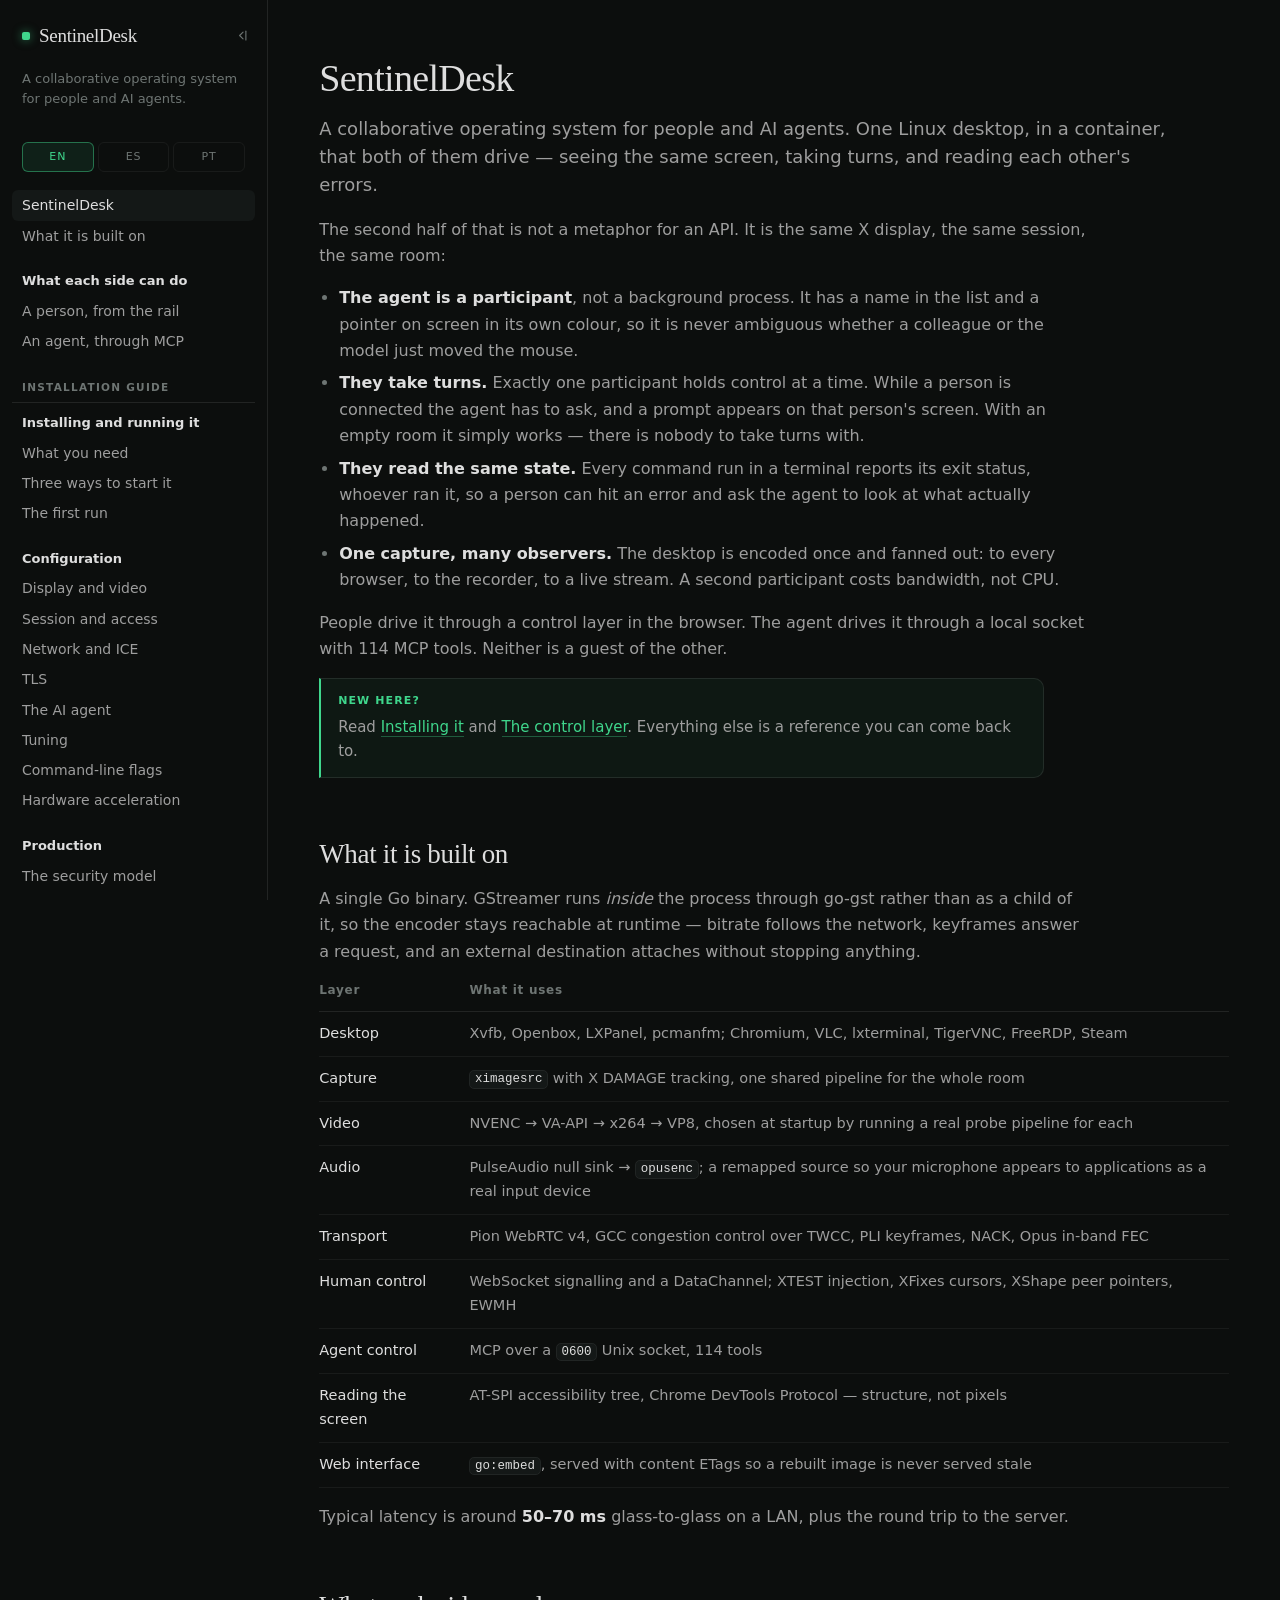
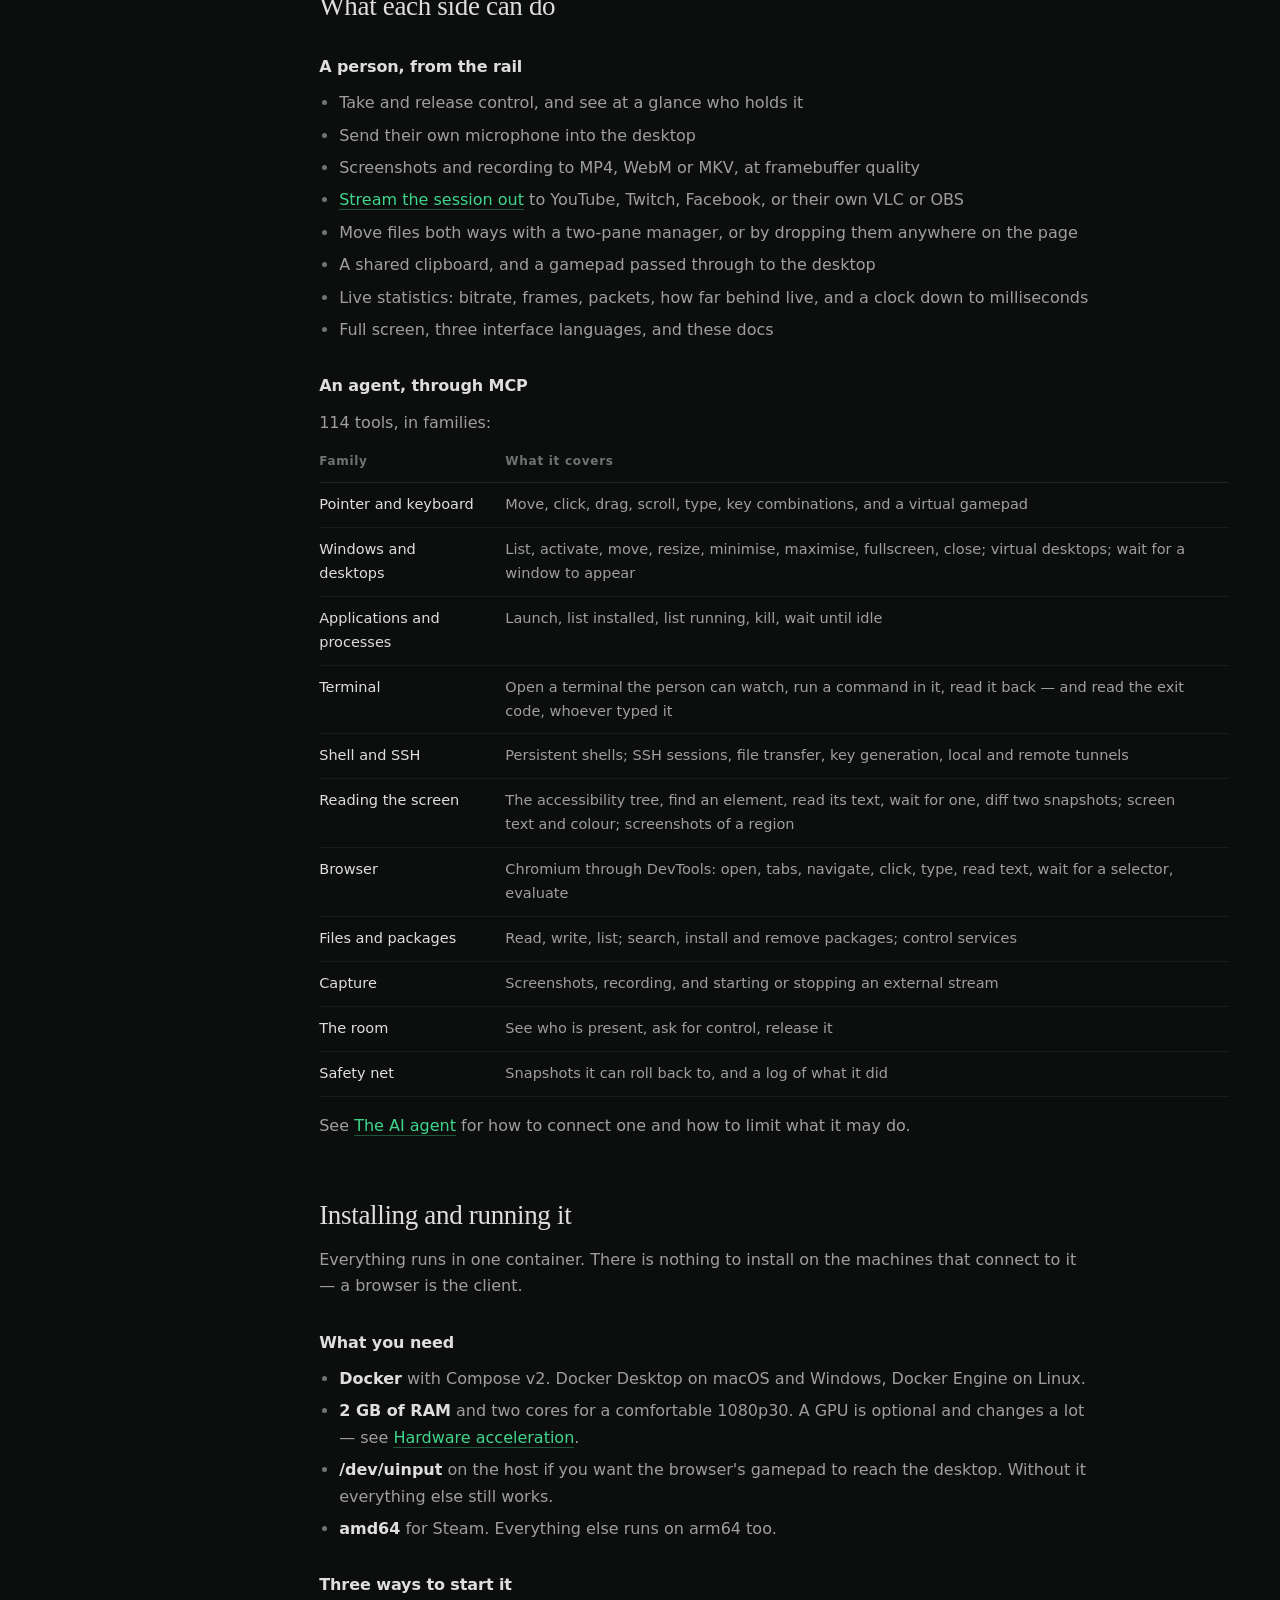
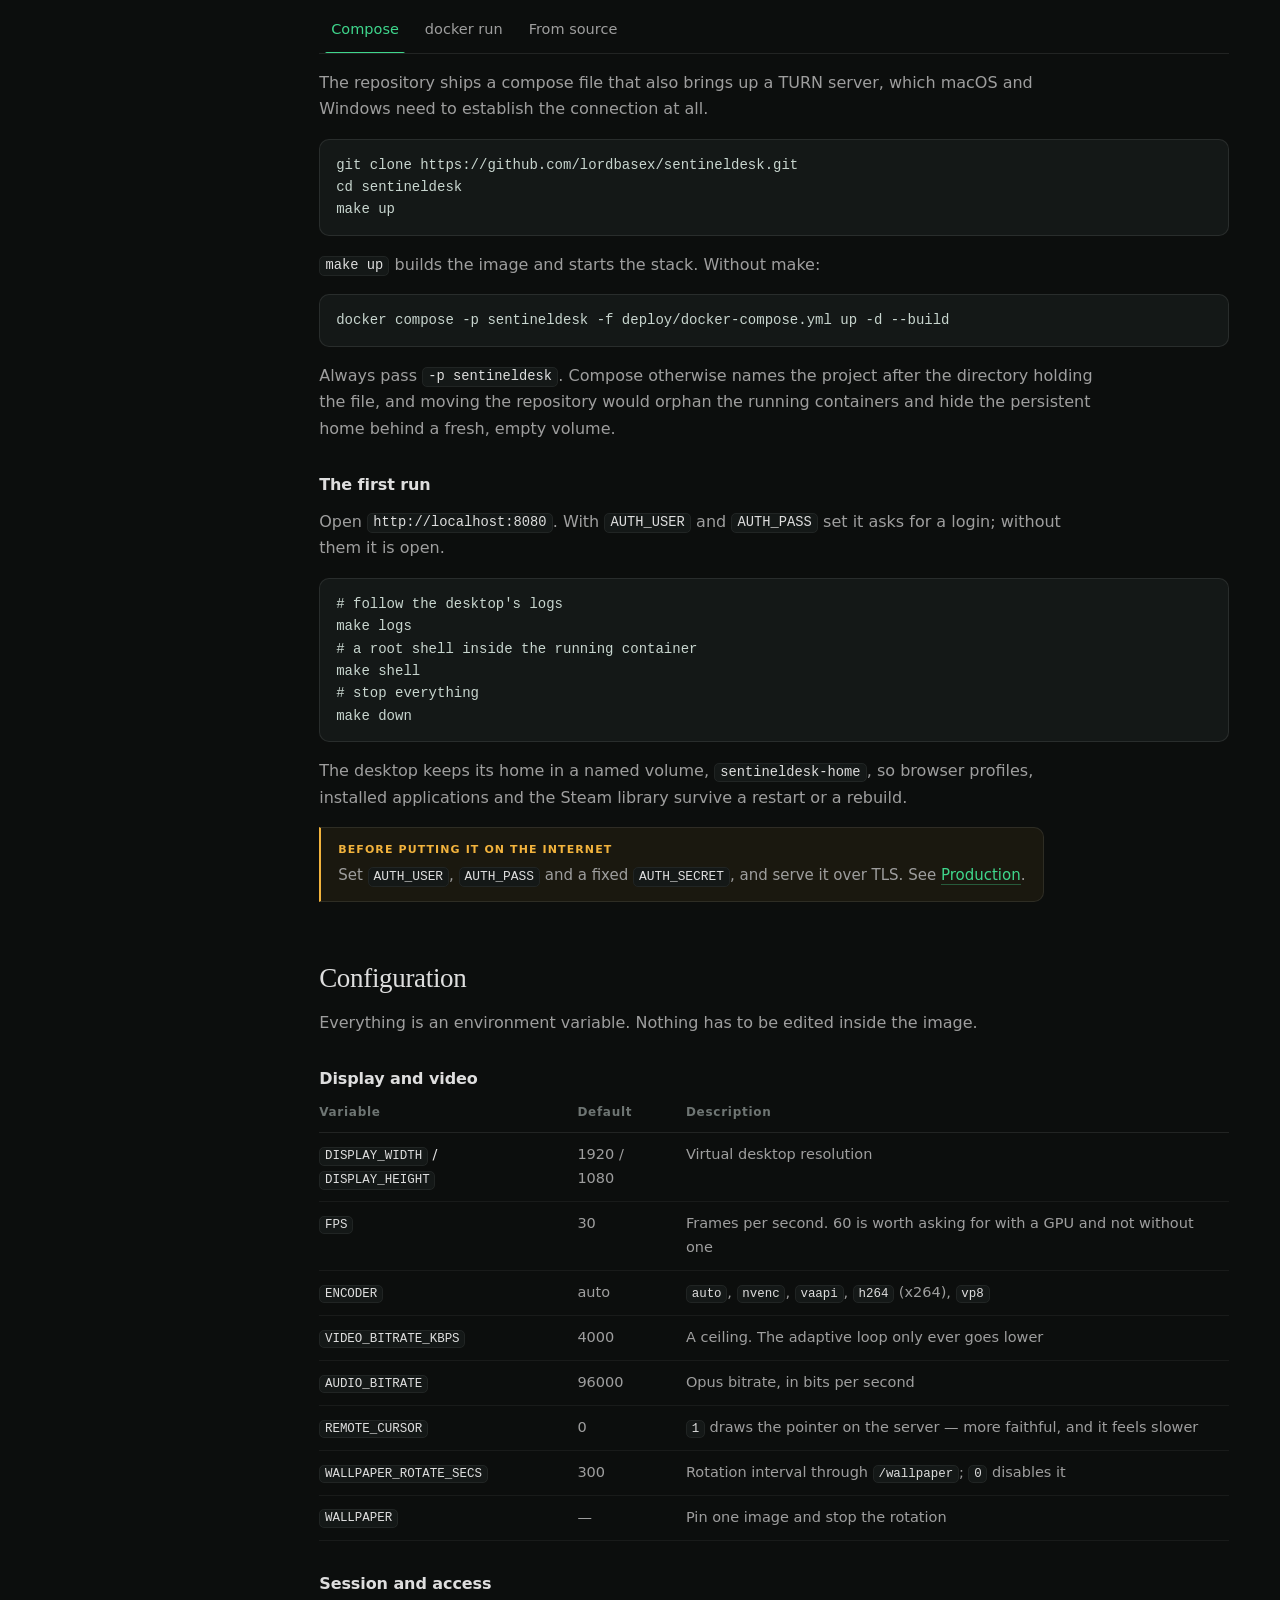
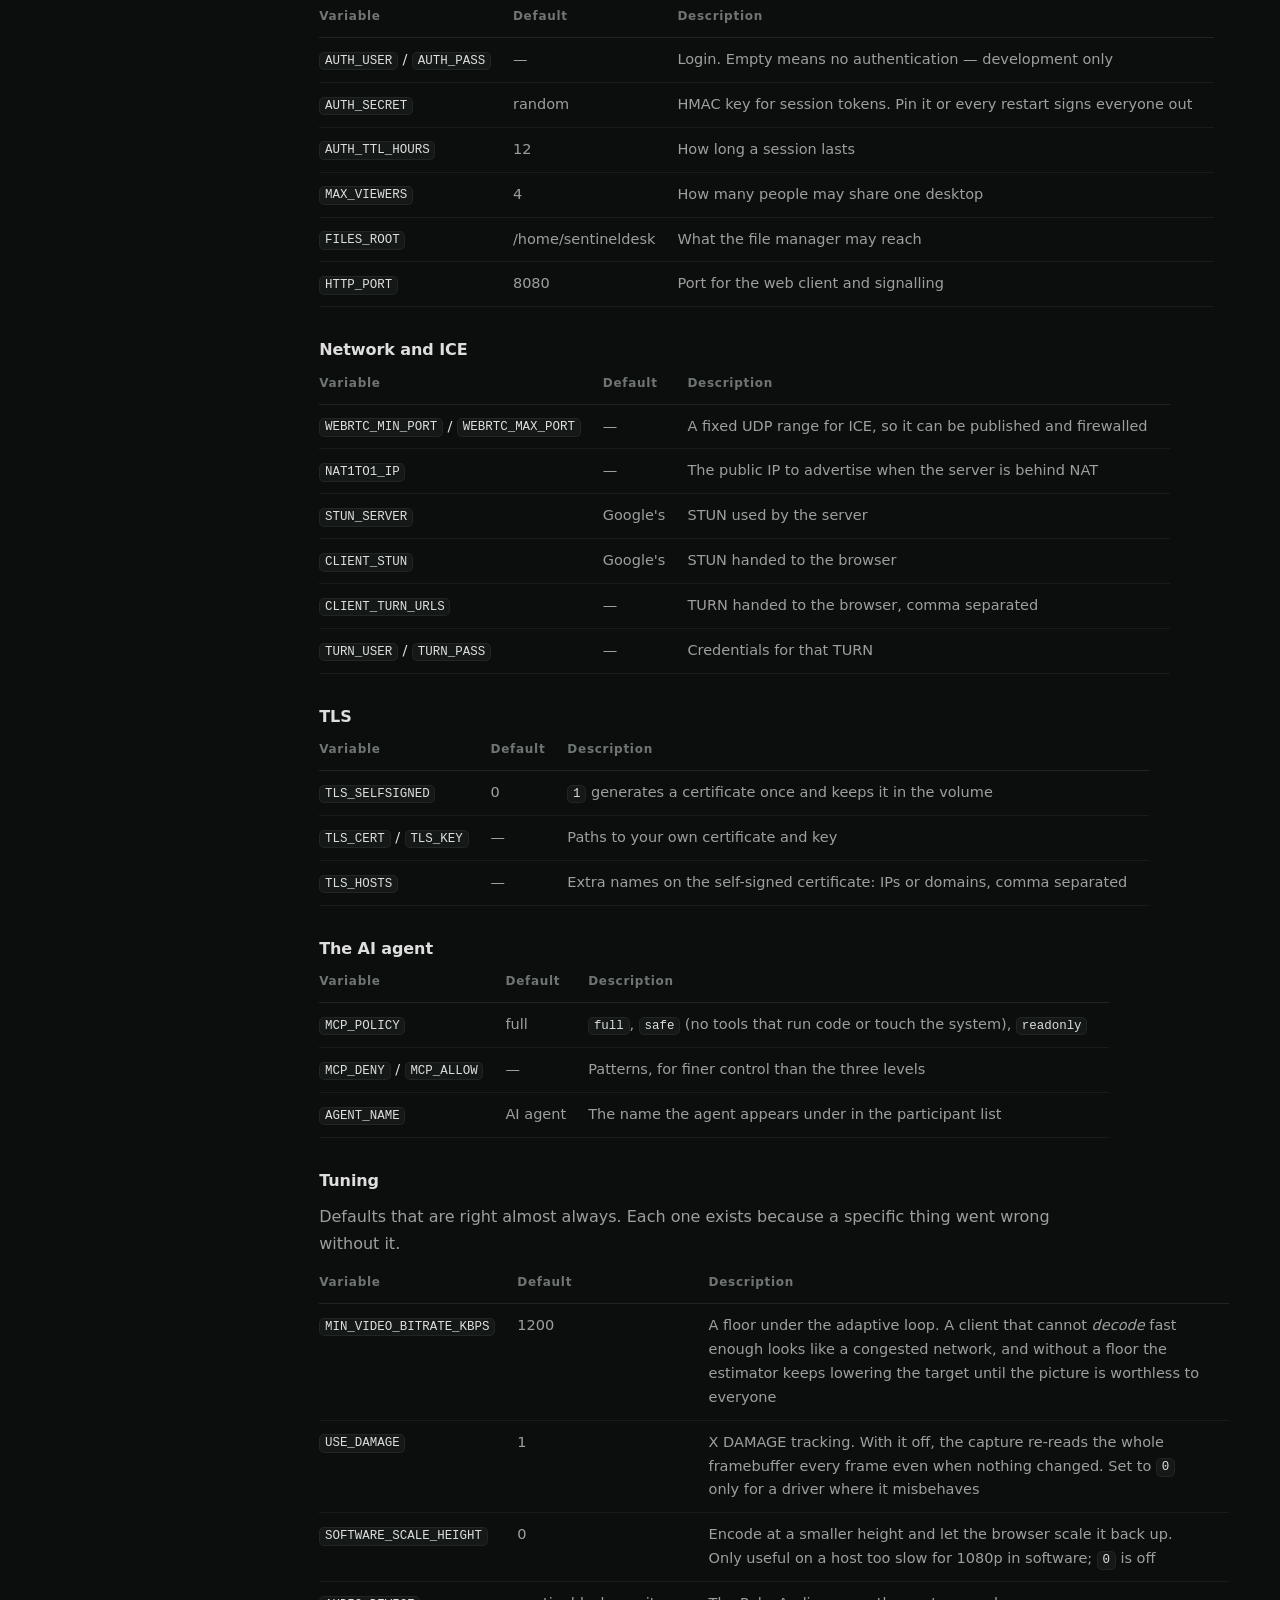
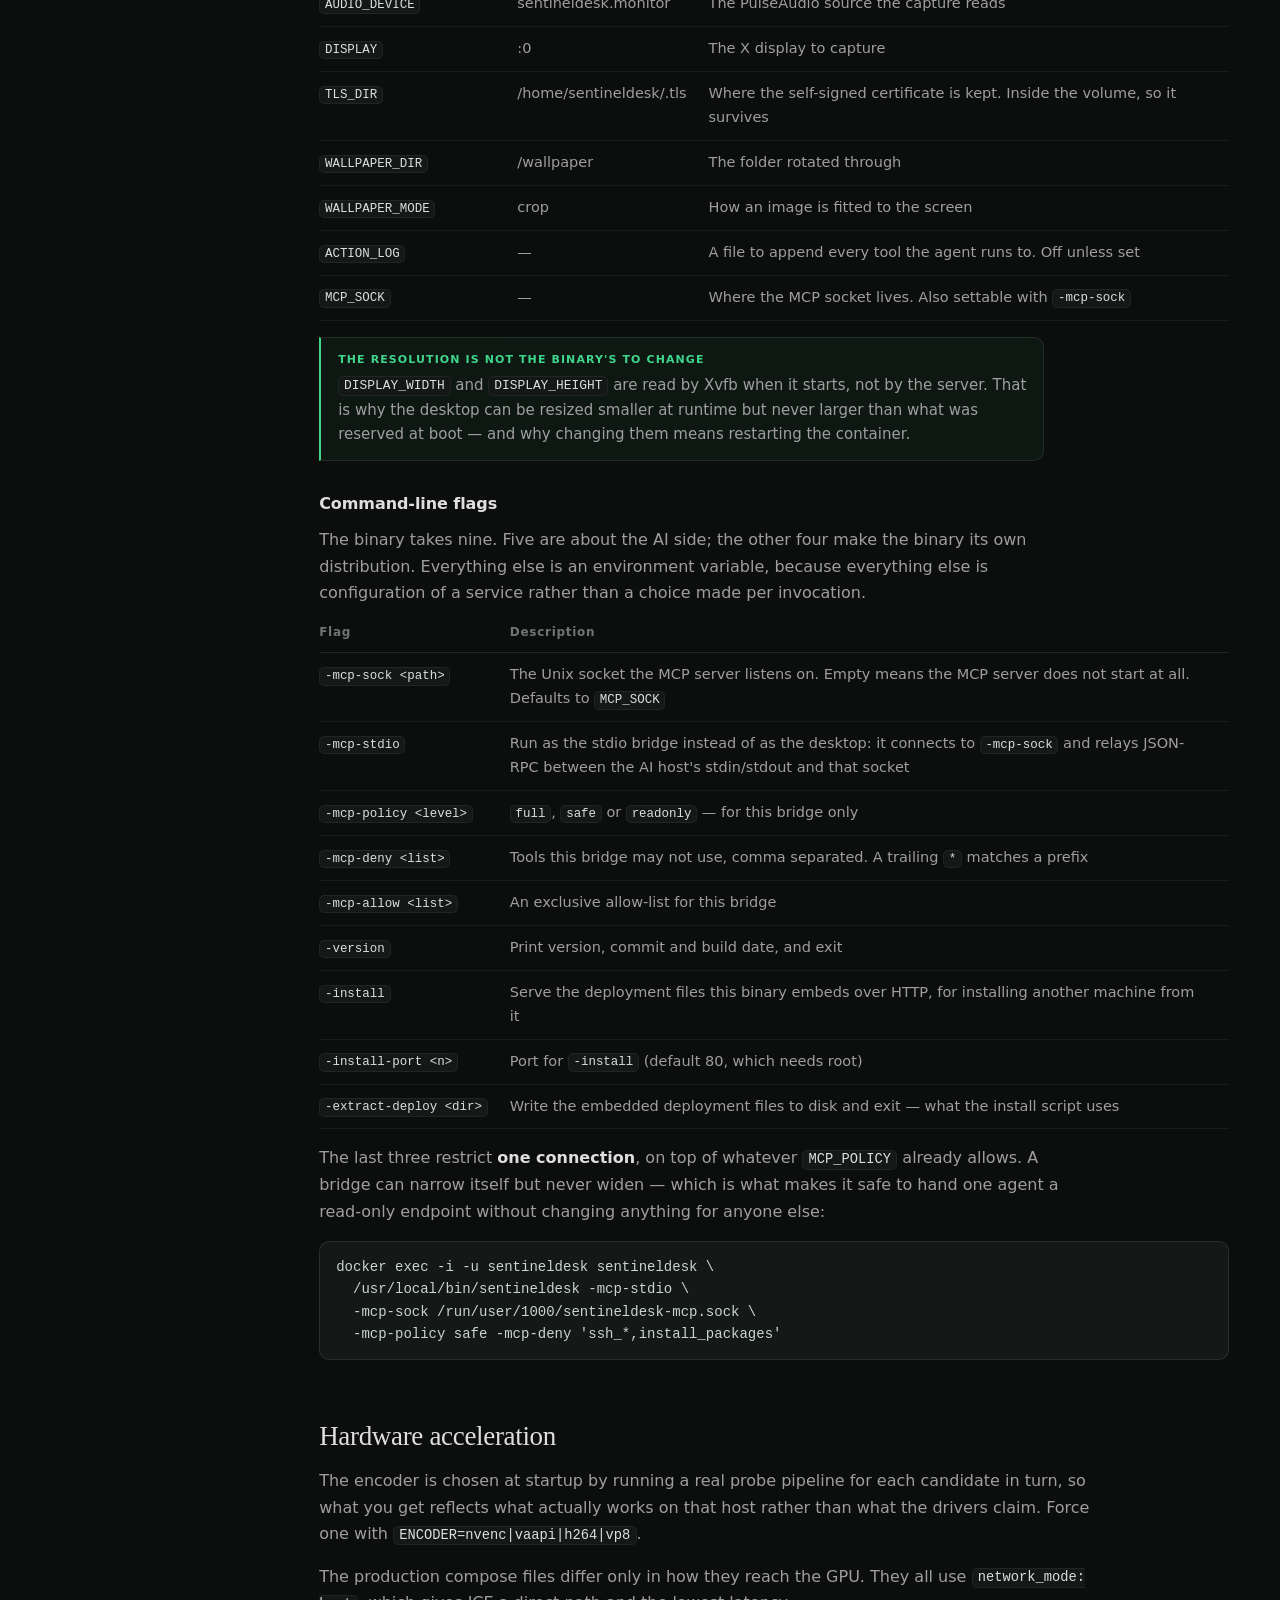
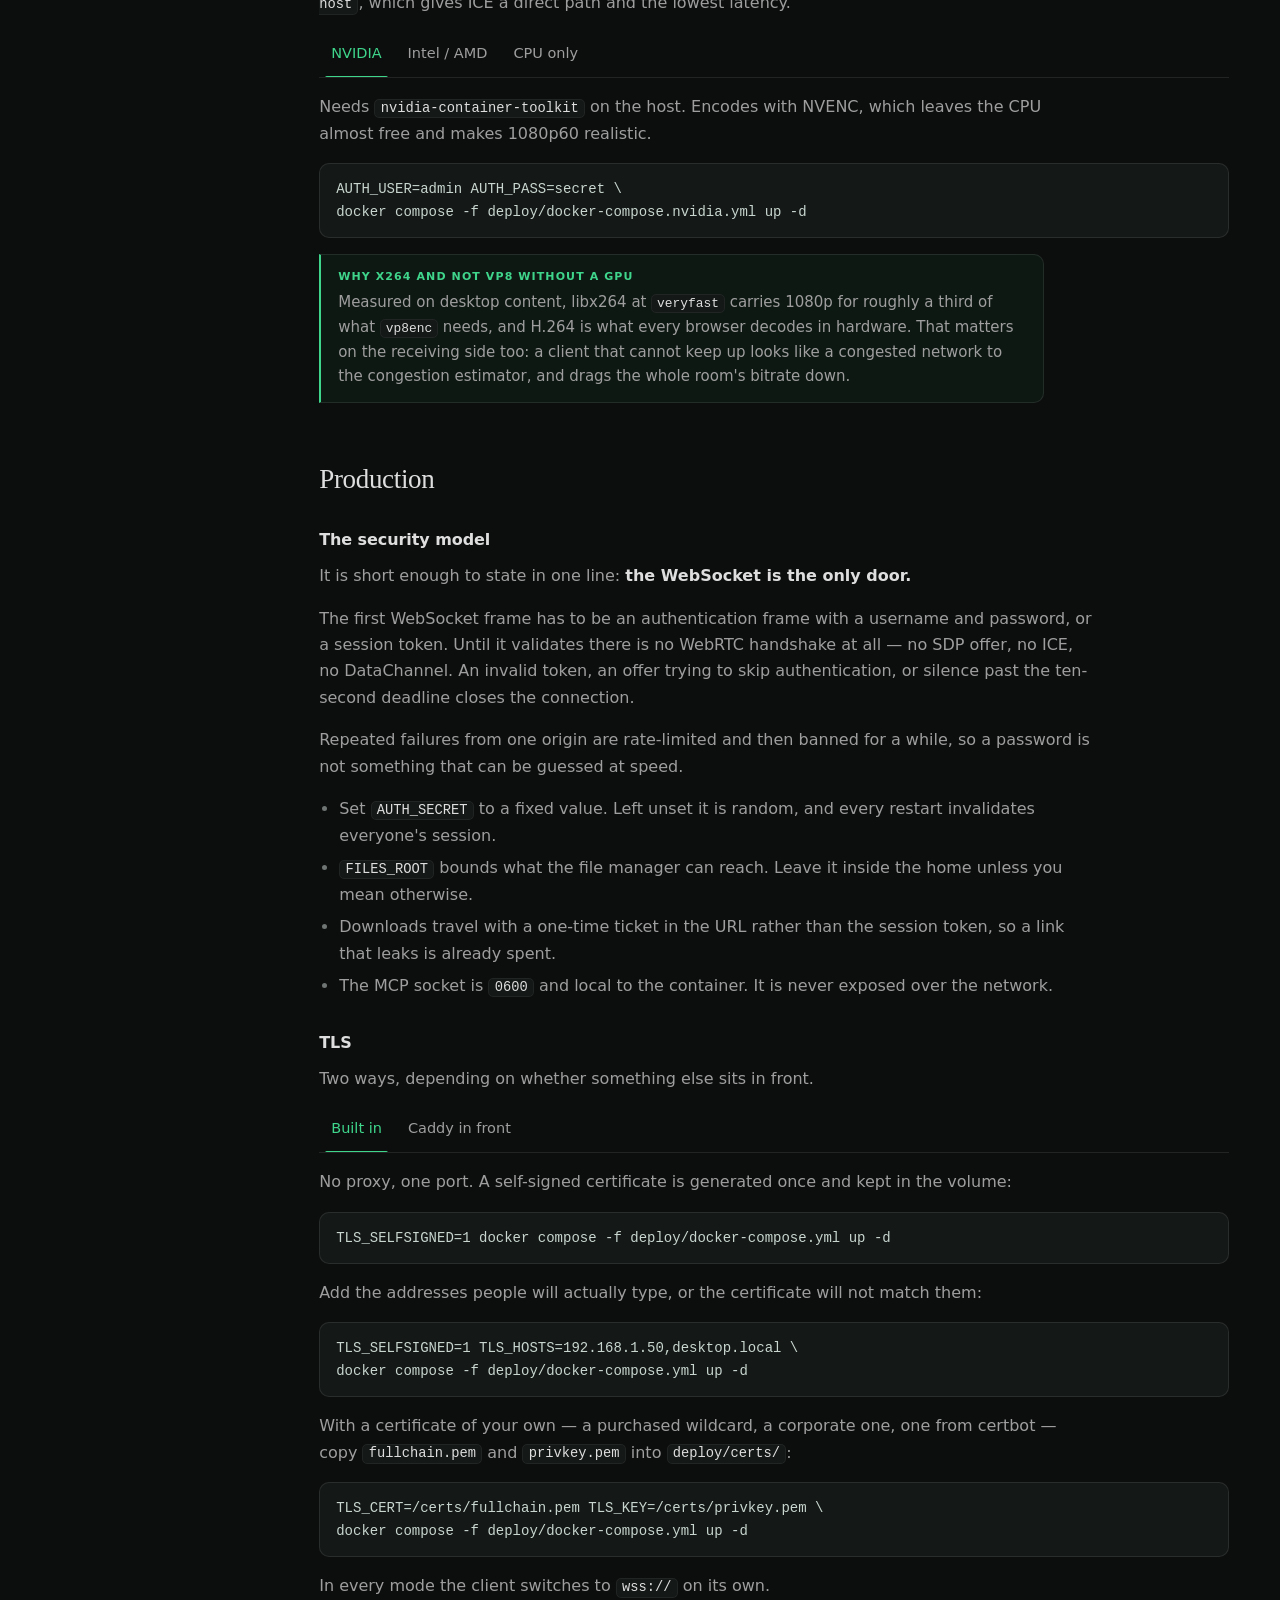
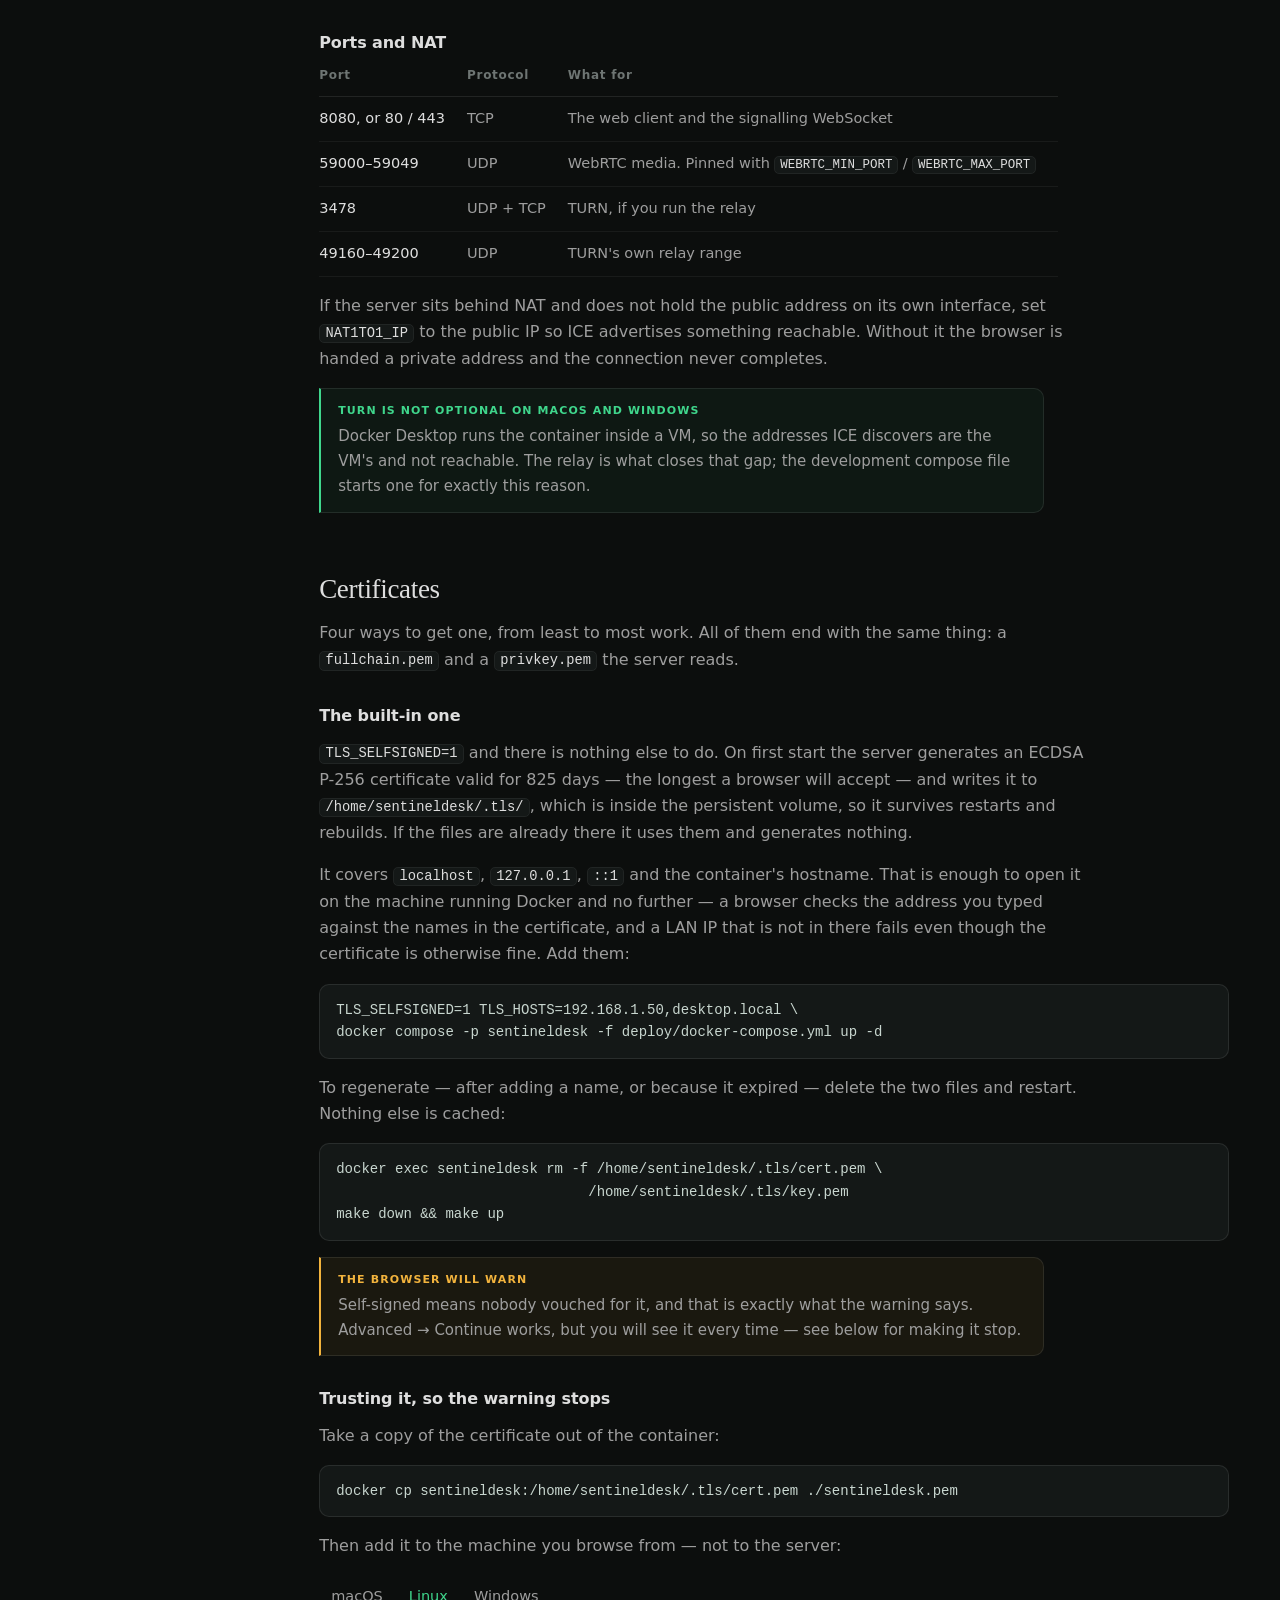
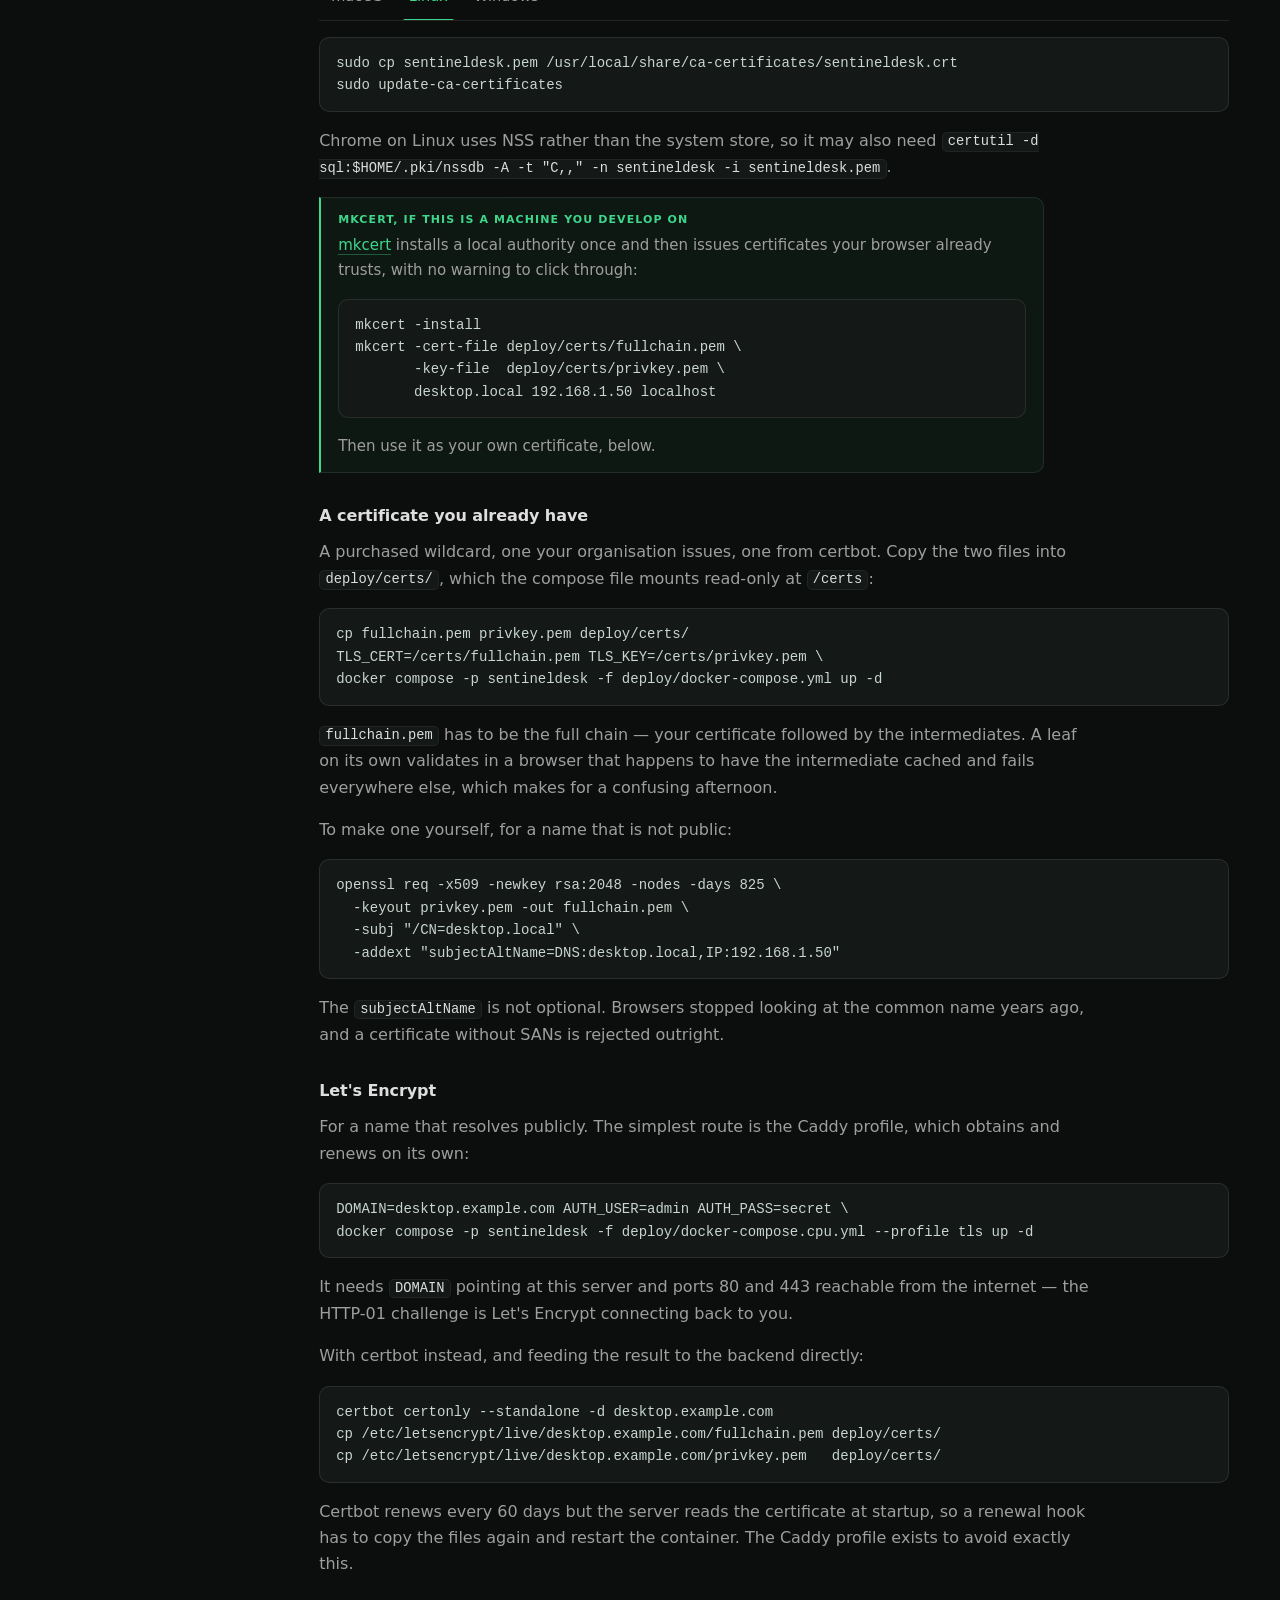
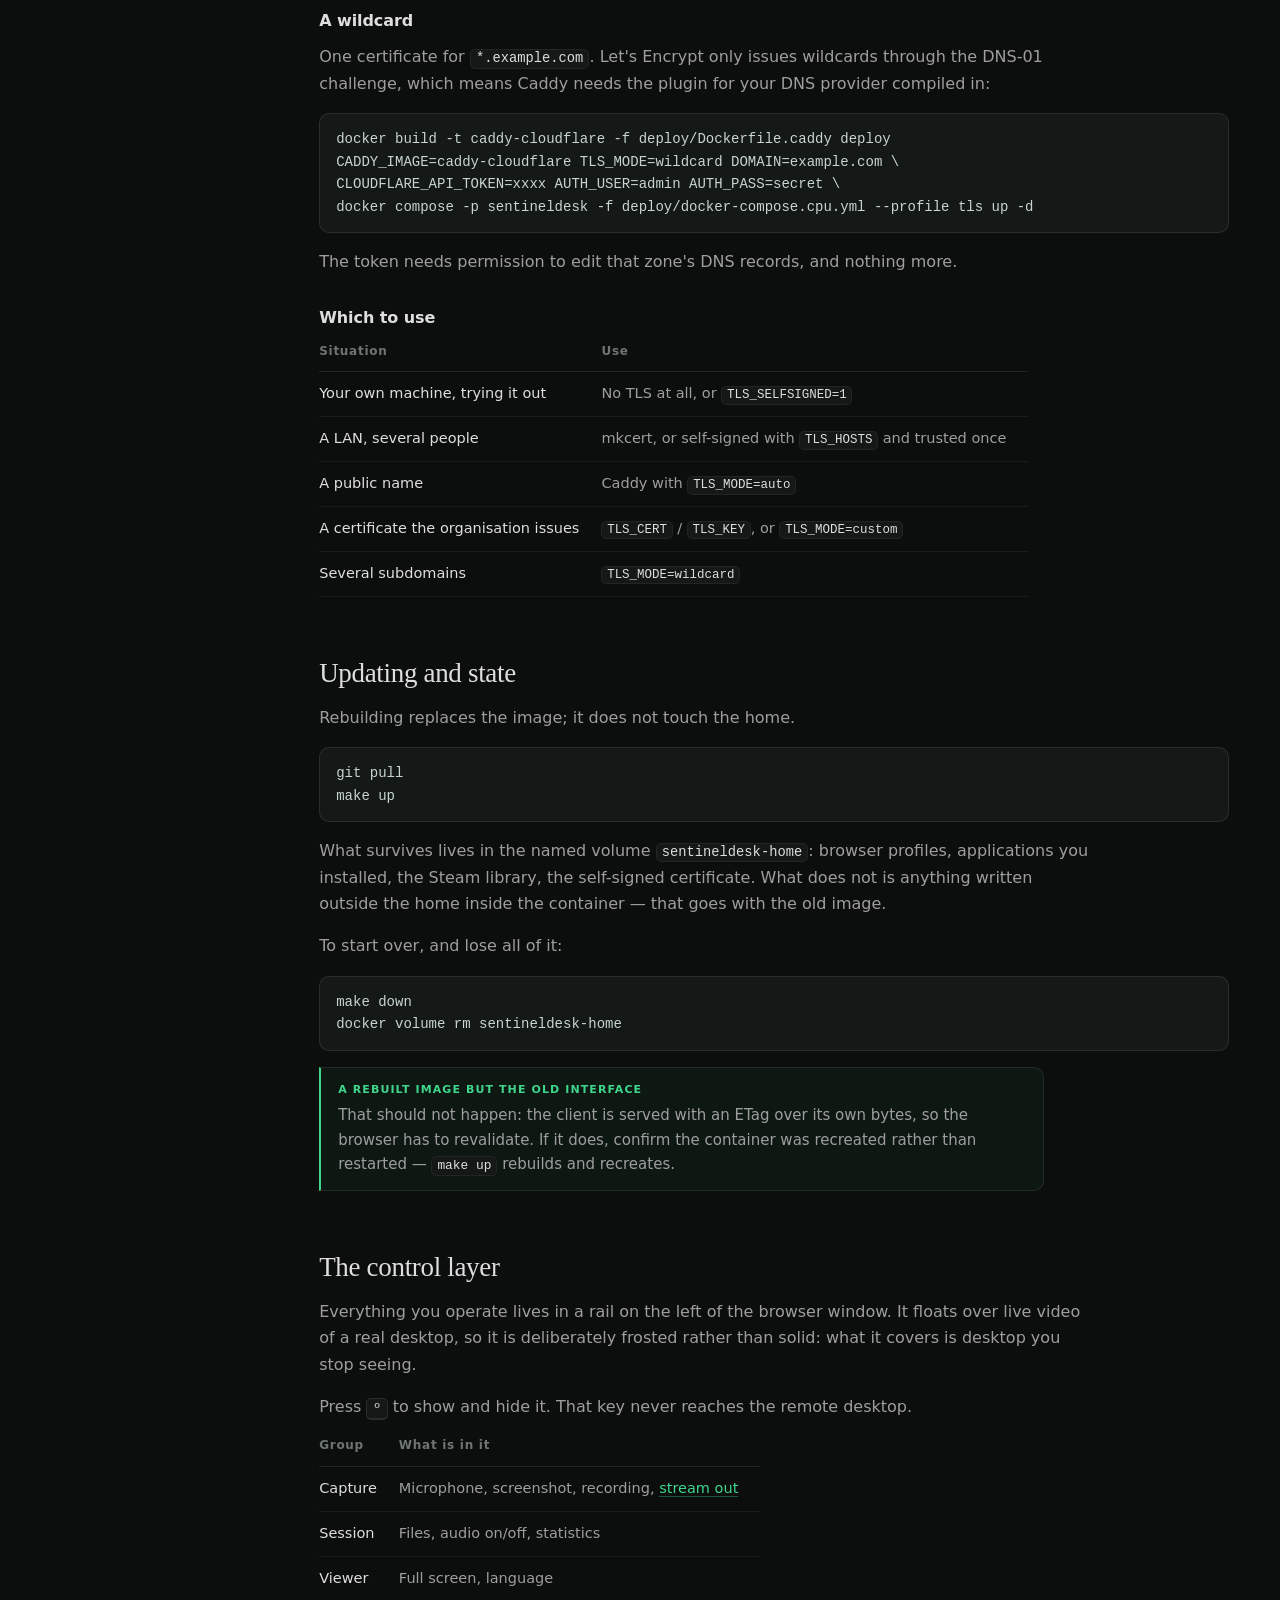
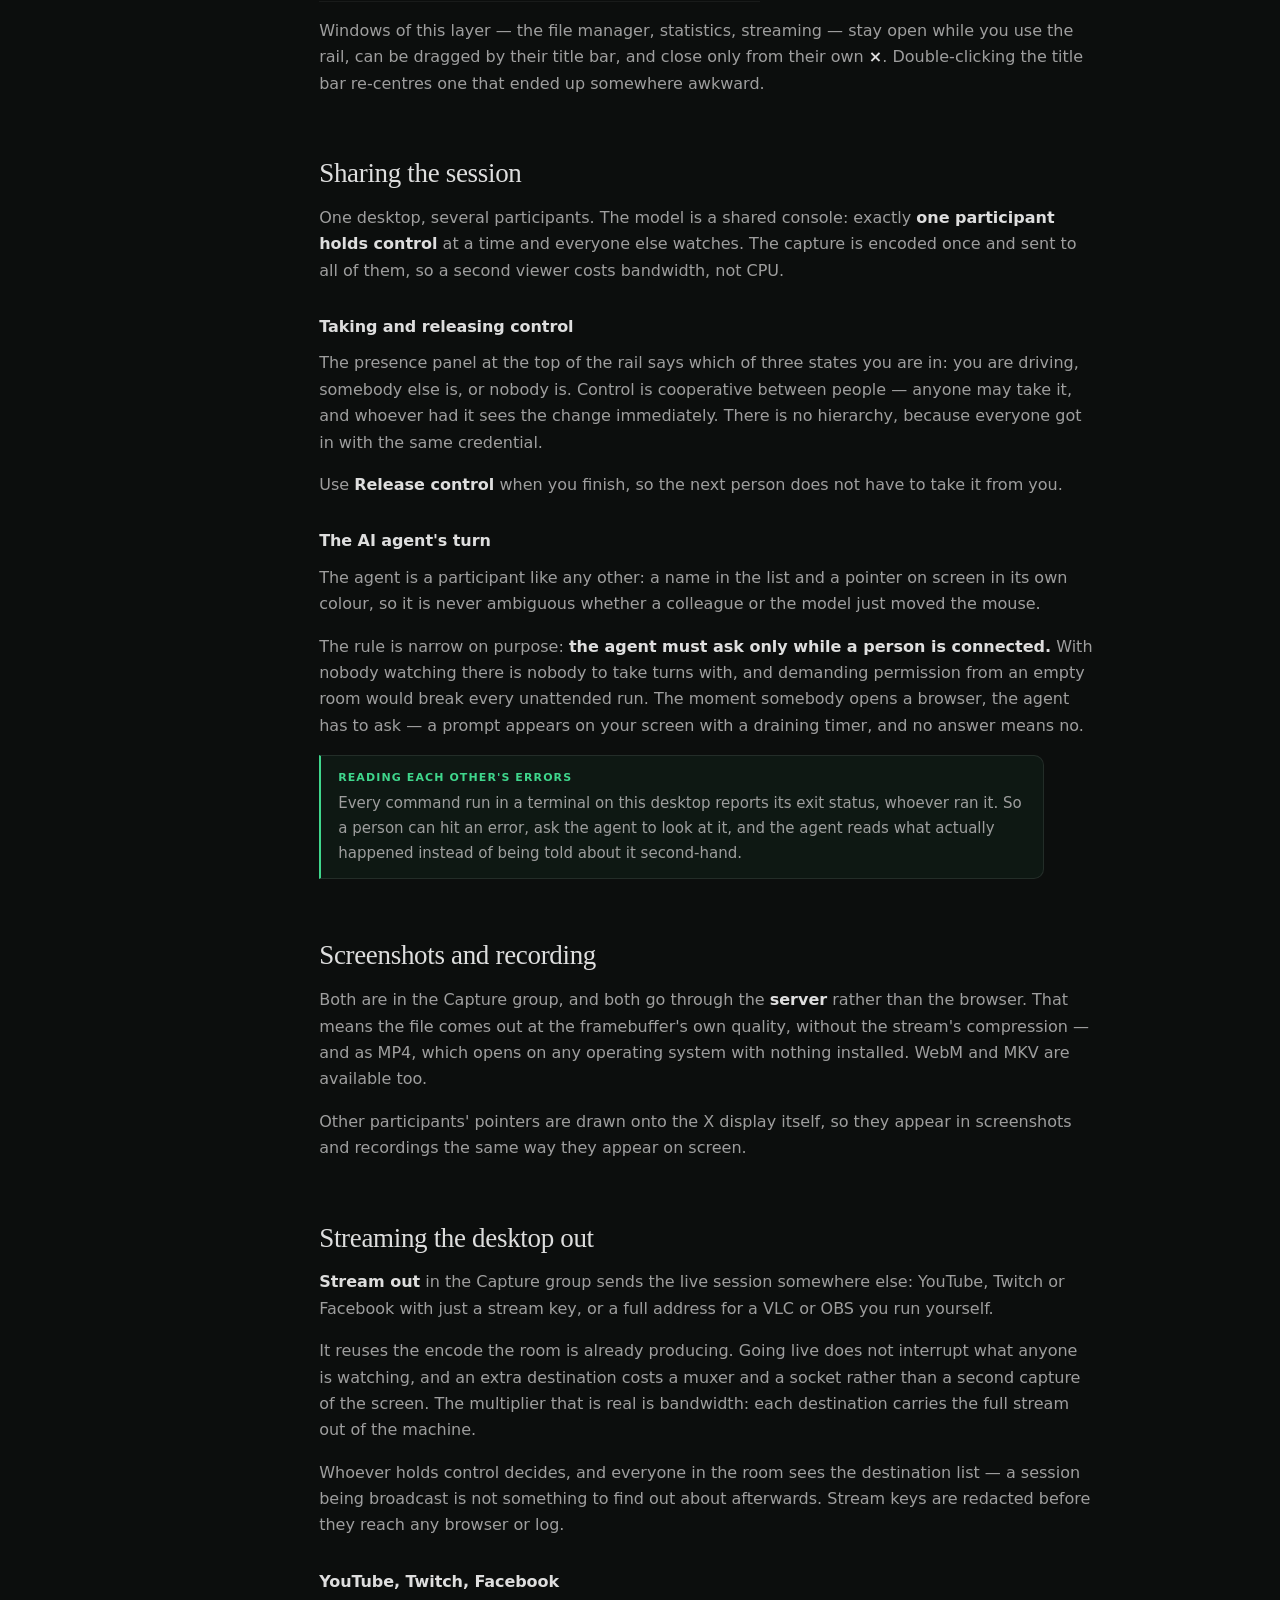
==== docs/guide/index.html @ ae363abc "docs: publish the desktop guide on the project site The "Read the docs" button pointed at the client" ====
<!-- Generated by docs/sync-guide.sh from internal/webui/assets/docs/ — do not edit. -->
<!doctype html>
<!--
 * SentinelDesk
 * A collaborative operating system for people and AI agents.
 *
 * Copyright 2026 Federico Pereira <fpereira@cnsoluciones.com>
 * Co-authored by Nicolas Pereira <npereira@cnsoluciones.com>
 *
 * Licensed under the Apache License, Version 2.0.
 *
 * This product's name and logo are trademarks of Federico Pereira and are not
 * covered by the license above. See the README for the trademark policy.
 *
 * SPDX-License-Identifier: Apache-2.0
-->

<!--
  Project documentation, served by the desktop itself.

  It lives here rather than on a website because the thing it documents is
  already a web server, and because the instructions have to be reachable from
  the machine that is running: /docs/?lang=es#capture-stream-out opens the right
  section in the right language, and the rail links straight to it.

  It deliberately opens in the VIEWER's browser, not inside the virtual desktop.
  Half of what it explains is how to operate the control layer, and reading that
  through the video stream would mean fighting for control to scroll it. The
  other half is commands to run on your own machine, which is the side of the
  screen the reader is already on.
-->
<html lang="en">
<head>
  <meta charset="utf-8">
  <meta name="viewport" content="width=device-width, initial-scale=1">
  <title>SentinelDesk — Documentation</title>
  <link rel="icon" href="data:image/svg+xml,%3Csvg xmlns='http://www.w3.org/2000/svg' viewBox='0 0 64 64'%3E%3Crect x='4' y='8' width='56' height='38' rx='6' fill='%233FD68C'/%3E%3Crect x='10' y='14' width='44' height='26' rx='2' fill='%230C0E0D'/%3E%3Crect x='22' y='50' width='20' height='4' rx='2' fill='%233FD68C'/%3E%3Crect x='16' y='54' width='32' height='4' rx='2' fill='%232AA96C'/%3E%3C/svg%3E">
  <link rel="stylesheet" href="docs.css">
</head>
<body>
  <a class="skip" href="#doc">Skip to content</a>

  <!-- Two buttons rather than one that moves: the handle that opens the panel
       has to stay reachable when the panel is gone, and the one that closes it
       belongs inside what it closes. -->
  <button id="side-open" aria-expanded="false" aria-controls="side" aria-label="Contents">
    <svg viewBox="0 0 24 24"><path d="M4 7h16M4 12h16M4 17h16"/></svg>
  </button>

  <aside id="side">
    <div class="head">
      <a class="brand" href="../index.html">
        <span class="mark"></span>
        <span>SentinelDesk</span>
      </a>
      <button id="side-close" aria-controls="side" aria-label="Hide contents">
        <svg viewBox="0 0 24 24"><path d="M14.5 6.5L9 12l5.5 5.5"/><path d="M19 5v14"/></svg>
      </button>
    </div>
    <p class="tagline" id="tagline"></p>

    <div class="langs" id="langs" role="group" aria-label="Language"></div>

    <nav id="toc" aria-label="Contents"></nav>

    <div class="side-foot">
      <a href="../index.html" id="back-link">← Back to the desktop</a>
    </div>
  </aside>

  <main id="doc" tabindex="-1">
    <div id="content"><p class="loading">Loading…</p></div>
  </main>

  <script src="docs.js"></script>
</body>
</html>
---- docs/guide/docs.css ----
/* Generated by docs/sync-guide.sh from internal/webui/assets/docs/ — do not edit. */
/*
 * SentinelDesk
 * A collaborative operating system for people and AI agents.
 *
 * Copyright 2026 Federico Pereira <fpereira@cnsoluciones.com>
 * Co-authored by Nicolas Pereira <npereira@cnsoluciones.com>
 *
 * Licensed under the Apache License, Version 2.0.
 *
 * This product's name and logo are trademarks of Federico Pereira and are not
 * covered by the license above. See the README for the trademark policy.
 *
 * SPDX-License-Identifier: Apache-2.0
 */


/* Documentation styling.
 *
 * Laid out the way technical documentation has settled on being laid out: a
 * grouped navigation rail, a text column at a fixed reading measure left
 * against it, and tabbed code for the choices a reader makes once — which
 * operating system they are on — rather than every time.
 *
 * Two typefaces doing two jobs. Headings are set in a serif at regular weight:
 * it separates structure from body text by shape instead of by shouting, which
 * is what a wall of bold sans headings does. Everything else is the system sans
 * at a quiet grey, so the things that ARE emphasised still read as emphasis.
 *
 * No webfont is loaded. A page served from the container has to render the same
 * on a machine with no route to the internet, and the system serif stack is
 * genuinely good now: New York on macOS, Georgia on Windows, Liberation or
 * DejaVu on Linux.
 *
 * The accent stays SentinelDesk's phosphor green — the same one the control
 * layer uses for "you are driving". Borrowing a layout is craft; borrowing
 * another product's brand colour is costume.
 */

:root {
  color-scheme: dark;

  --bg:         #0C0E0D;
  --raise:      #141817;
  --line:       rgba(255,255,255,.09);
  --line-soft:  rgba(255,255,255,.055);

  --head:       #DEDEDE;   /* headings, and anything being emphasised */
  --ink:        #9E9E9E;   /* body text */
  --faint:      #6E7573;

  --drive:      #3FD68C;   /* the accent, used sparingly */
  --drive-ink:  #052B17;
  --watch:      #F2B33D;
  --rec:        #FF6B63;

  --serif: ui-serif, "New York", Georgia, "Times New Roman", Times, serif;
  --sans:  system-ui, -apple-system, "Segoe UI", Roboto, Helvetica, Arial, sans-serif;
  --mono:  ui-monospace, SFMono-Regular, "SF Mono", Menlo, Monaco, Consolas,
           "Liberation Mono", monospace;

  --side: 268px;
  --measure: 76ch;   /* prose */
  --wide: 104ch;     /* code, tables, tab groups */
}

* { margin: 0; padding: 0; box-sizing: border-box; }

html { scroll-behavior: smooth; -webkit-text-size-adjust: 100%; }
@media (prefers-reduced-motion: reduce) { html { scroll-behavior: auto; } }

body {
  min-height: 100vh;
  background: var(--bg);
  color: var(--ink);
  font-family: var(--sans);
  font-size: 16px;
  line-height: 1.65;
  -webkit-font-smoothing: antialiased;
  padding-left: var(--side);
  transition: padding-left .18s ease;
}
body.side-closed { padding-left: 0; }

.skip {
  position: absolute; left: -9999px; top: 8px; z-index: 50;
  padding: 8px 14px; background: var(--drive); color: var(--drive-ink);
  border-radius: 6px; font-weight: 600; text-decoration: none;
}
.skip:focus { left: 8px; }

/* --- navigation rail ------------------------------------------------------
 *
 * The same background as the page, divided by a single line. A panel in its own
 * colour would read as a second surface; this reads as one page with a margin.
 */

#side {
  position: fixed; top: 0; left: 0; bottom: 0; width: var(--side);
  z-index: 40; overflow-y: auto; overscroll-behavior: contain;
  background: var(--bg); border-right: 1px solid var(--line);
  padding: 20px 0 28px; display: flex; flex-direction: column; gap: 18px;
  transition: transform .18s ease;
}
body.side-closed #side { transform: translateX(-100%); }

.head { display: flex; align-items: center; gap: 8px; padding: 0 12px 0 22px; }

.brand {
  display: flex; align-items: center; gap: 9px; flex: 1; min-width: 0;
  color: var(--head); text-decoration: none; border: 0;
  font-family: var(--serif); font-size: 19px; font-weight: 400;
  letter-spacing: -.015em;
}
.brand .mark {
  width: 8px; height: 8px; border-radius: 2px; background: var(--drive);
  box-shadow: 0 0 10px color-mix(in srgb, var(--drive) 55%, transparent);
  flex: none;
}

#side-close, #side-open {
  display: flex; align-items: center; justify-content: center;
  width: 28px; height: 28px; flex: none;
  border: 1px solid transparent; border-radius: 6px;
  background: none; color: var(--faint); cursor: pointer;
}
#side-close:hover, #side-open:hover {
  color: var(--head); background: var(--raise); border-color: var(--line-soft);
}
#side-close svg, #side-open svg {
  width: 15px; height: 15px; fill: none; stroke: currentColor;
  stroke-width: 1.8; stroke-linecap: round; stroke-linejoin: round;
}
#side-open {
  position: fixed; top: 16px; left: 16px; z-index: 41;
  width: 34px; height: 34px; background: var(--bg);
  border-color: var(--line); opacity: 0; pointer-events: none;
  transition: opacity .18s ease;
}
body.side-closed #side-open { opacity: 1; pointer-events: auto; }

.tagline {
  padding: 0 22px; font-size: 13px; line-height: 1.5; color: var(--faint);
}

.langs { display: flex; gap: 4px; padding: 0 22px; }
.langs button {
  flex: 1; padding: 5px 0; font: inherit; font-size: 11px; font-weight: 500;
  letter-spacing: .08em;
  border: 1px solid var(--line-soft); border-radius: 6px;
  background: none; color: var(--faint); cursor: pointer;
}
.langs button:hover { color: var(--head); background: var(--raise); }
.langs button[aria-pressed="true"] {
  border-color: color-mix(in srgb, var(--drive) 45%, transparent);
  color: var(--drive);
  background: color-mix(in srgb, var(--drive) 9%, transparent);
}

/* The contents follow the document's own shape: an h2 becomes a group label,
   its h3s become the items under it. Nothing to keep in sync by hand. */
#toc { flex: 1; padding: 0 12px; }
#toc a {
  display: block; padding: 5px 10px; border-radius: 6px; border: 0;
  color: var(--ink); text-decoration: none; font-size: 14px; line-height: 1.45;
}
/* A section that has sub-headings becomes a heading in the list too: brighter,
   with air above it, so the list has the same structure the page does. */
#toc a.group {
  margin-top: 16px; font-size: 13px; font-weight: 600; color: var(--head);
}
#toc a.group:first-child { margin-top: 0; }
/* Where one guide ends and the next begins. */
#toc .track {
  margin: 22px 0 6px; padding: 0 10px 6px;
  border-bottom: 1px solid var(--line);
  font-size: 10.5px; font-weight: 600; letter-spacing: .12em;
  text-transform: uppercase; color: var(--faint);
}
#toc .track + a.group { margin-top: 6px; }
#toc a:hover { color: var(--head); background: var(--raise); }
#toc a.current { color: var(--head); background: var(--raise); font-weight: 500; }

.side-foot { padding: 6px 22px 0; }
.side-foot a { color: var(--faint); text-decoration: none; font-size: 13px; border: 0; }
.side-foot a:hover { color: var(--drive); }

/* --- content --------------------------------------------------------------
 *
 * Left against the rail rather than centred in whatever is left over. Centring
 * put a third of a wide screen between the navigation and the first word, which
 * read as a layout that had not been finished.
 *
 * Two widths: prose keeps a reading measure, while code, tables and tab groups
 * take the wider one — they are what suffers from being squeezed.
 */

#doc { padding: 56px clamp(24px, 4vw, 56px) 120px; min-width: 0; outline: none; }
#content { max-width: var(--wide); }

section > p, section > ul, section > ol, section > .note,
section > h2, section > h3, .lede {
  max-width: var(--measure);
}

.loading { color: var(--faint); }

section { scroll-margin-top: 24px; }
section + section { margin-top: 52px; }

h1 {
  font-family: var(--serif); font-weight: 400;
  font-size: 38px; line-height: 1.18; letter-spacing: -.018em;
  color: var(--head); text-wrap: balance; margin-bottom: 14px;
}
.lede { font-size: 18px; line-height: 1.55; color: var(--ink); margin-bottom: 18px; }

h2 {
  font-family: var(--serif); font-weight: 400;
  font-size: 27px; line-height: 1.25; letter-spacing: -.012em;
  color: var(--head); text-wrap: balance;
  margin-bottom: 14px; padding-top: 8px;
}
h3 {
  font-size: 16px; font-weight: 600; color: var(--head);
  margin: 30px 0 10px; letter-spacing: -.005em;
}
h4 { font-size: 15px; font-weight: 600; color: var(--head); margin: 18px 0 8px; }

p, ul, ol, table, pre, .note, .tabs { margin-bottom: 16px; }
ul, ol { padding-left: 20px; }
li { margin-bottom: 6px; }
li::marker { color: var(--faint); }
li > ul, li > ol { margin: 6px 0 0; }

a { color: var(--drive); text-decoration: none;
    border-bottom: 1px solid color-mix(in srgb, var(--drive) 35%, transparent); }
a:hover { border-bottom-color: currentColor; }

strong, b { color: var(--head); font-weight: 600; }
em { color: var(--ink); font-style: italic; }

code {
  font-family: var(--mono); font-size: .86em;
  background: var(--raise); border: 1px solid var(--line-soft);
  border-radius: 5px; padding: .1em .38em; color: var(--head);
}

pre {
  position: relative;
  background: var(--raise); border: 1px solid var(--line);
  border-radius: 10px; padding: 14px 16px; overflow-x: auto;
}
pre code {
  background: none; border: 0; padding: 0; font-size: 14px; line-height: 1.6;
  white-space: pre; display: block; color: #C8D6CF;
}

.copy {
  position: absolute; top: 8px; right: 8px; padding: 3px 9px;
  font: inherit; font-size: 11px; font-family: var(--mono);
  border: 1px solid var(--line); border-radius: 6px;
  background: var(--bg); color: var(--faint); cursor: pointer;
  opacity: 0; transition: opacity .12s;
}
pre:hover .copy, .copy:focus-visible { opacity: 1; }
.copy:hover { color: var(--drive);
  border-color: color-mix(in srgb, var(--drive) 45%, transparent); }

/* --- tabs -----------------------------------------------------------------
 *
 * For a choice the reader makes once. Three commands side by side asks everyone
 * to read all three and work out which is theirs; a tab asks once, remembers,
 * and applies to every group on the page.
 */

.tabs { max-width: var(--wide); }
.tabbar {
  display: flex; gap: 2px; border-bottom: 1px solid var(--line);
  margin-bottom: 16px; overflow-x: auto; scrollbar-width: none;
}
.tabbar::-webkit-scrollbar { display: none; }
.tabbar button {
  position: relative; padding: 9px 12px 11px; font: inherit; font-size: 14.5px;
  border: 0; background: none; color: var(--ink); cursor: pointer;
  white-space: nowrap;
}
.tabbar button:hover { color: var(--head); }
.tabbar button[aria-selected="true"] { color: var(--drive); }
.tabbar button[aria-selected="true"]::after {
  content: ""; position: absolute; left: 6px; right: 6px; bottom: -1px;
  height: 2px; border-radius: 2px 2px 0 0; background: var(--drive);
}
.tab[hidden] { display: none; }
.tab > :last-child { margin-bottom: 0; }
.tab > p { max-width: var(--measure); }

/* --- callouts -------------------------------------------------------------- */

.note {
  border: 1px solid var(--line); border-left: 2px solid var(--drive);
  border-radius: 0 10px 10px 0; padding: 13px 17px;
  background: color-mix(in srgb, var(--drive) 5%, transparent);
  font-size: 15px;
}
.note.warn { border-left-color: var(--watch);
  background: color-mix(in srgb, var(--watch) 6%, transparent); }
.note.stop { border-left-color: var(--rec);
  background: color-mix(in srgb, var(--rec) 6%, transparent); }
.note b {
  display: block; font-size: 11px; letter-spacing: .1em; text-transform: uppercase;
  color: var(--drive); margin-bottom: 4px; font-weight: 600;
}
.note.warn b { color: var(--watch); }
.note.stop b { color: var(--rec); }
.note :last-child { margin-bottom: 0; }
.note p { max-width: none; }

/* --- tables ---------------------------------------------------------------- */

table {
  width: 100%; max-width: var(--wide); border-collapse: collapse;
  font-size: 14.5px; display: block; overflow-x: auto;
}
th, td {
  text-align: left; padding: 10px 22px 10px 0;
  border-bottom: 1px solid var(--line-soft); vertical-align: top;
}
tr:first-child th { padding-top: 0; }
th {
  font-size: 12px; letter-spacing: .06em; color: var(--faint);
  font-weight: 600; border-bottom-color: var(--line);
}
td:first-child { color: var(--head); }
td code { white-space: nowrap; }

kbd {
  font-family: var(--mono); font-size: .8em; padding: .12em .45em;
  border: 1px solid var(--line); border-bottom-width: 2px;
  border-radius: 5px; background: var(--raise); color: var(--head);
}

/* --- narrow ---------------------------------------------------------------- */

@media (max-width: 900px) {
  body { padding-left: 0; font-size: 15.5px; }
  #doc { padding: 68px 20px 90px; }
  #content { max-width: 100%; }
  h1 { font-size: 32px; }
  h2 { font-size: 24px; }
}

@media (prefers-reduced-motion: reduce) {
  body, #side, #side-open, .copy { transition: none; }
}
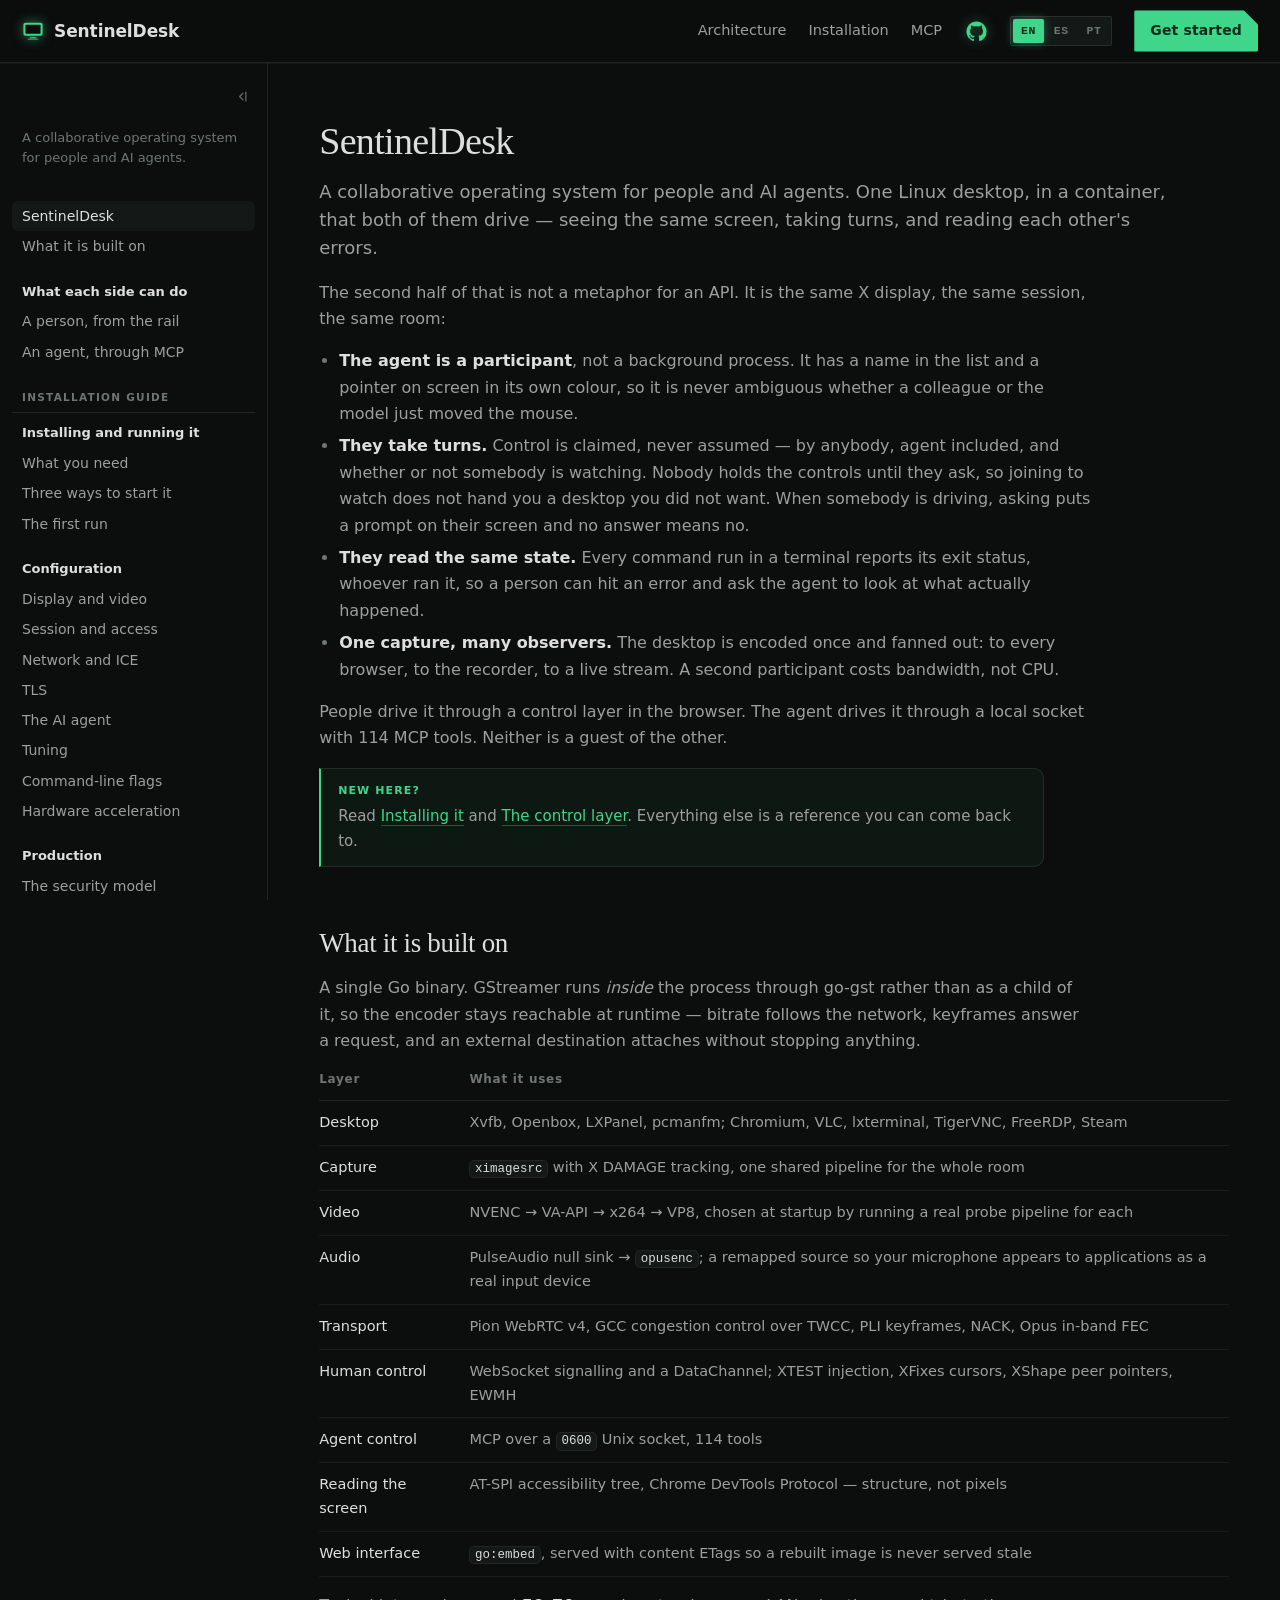
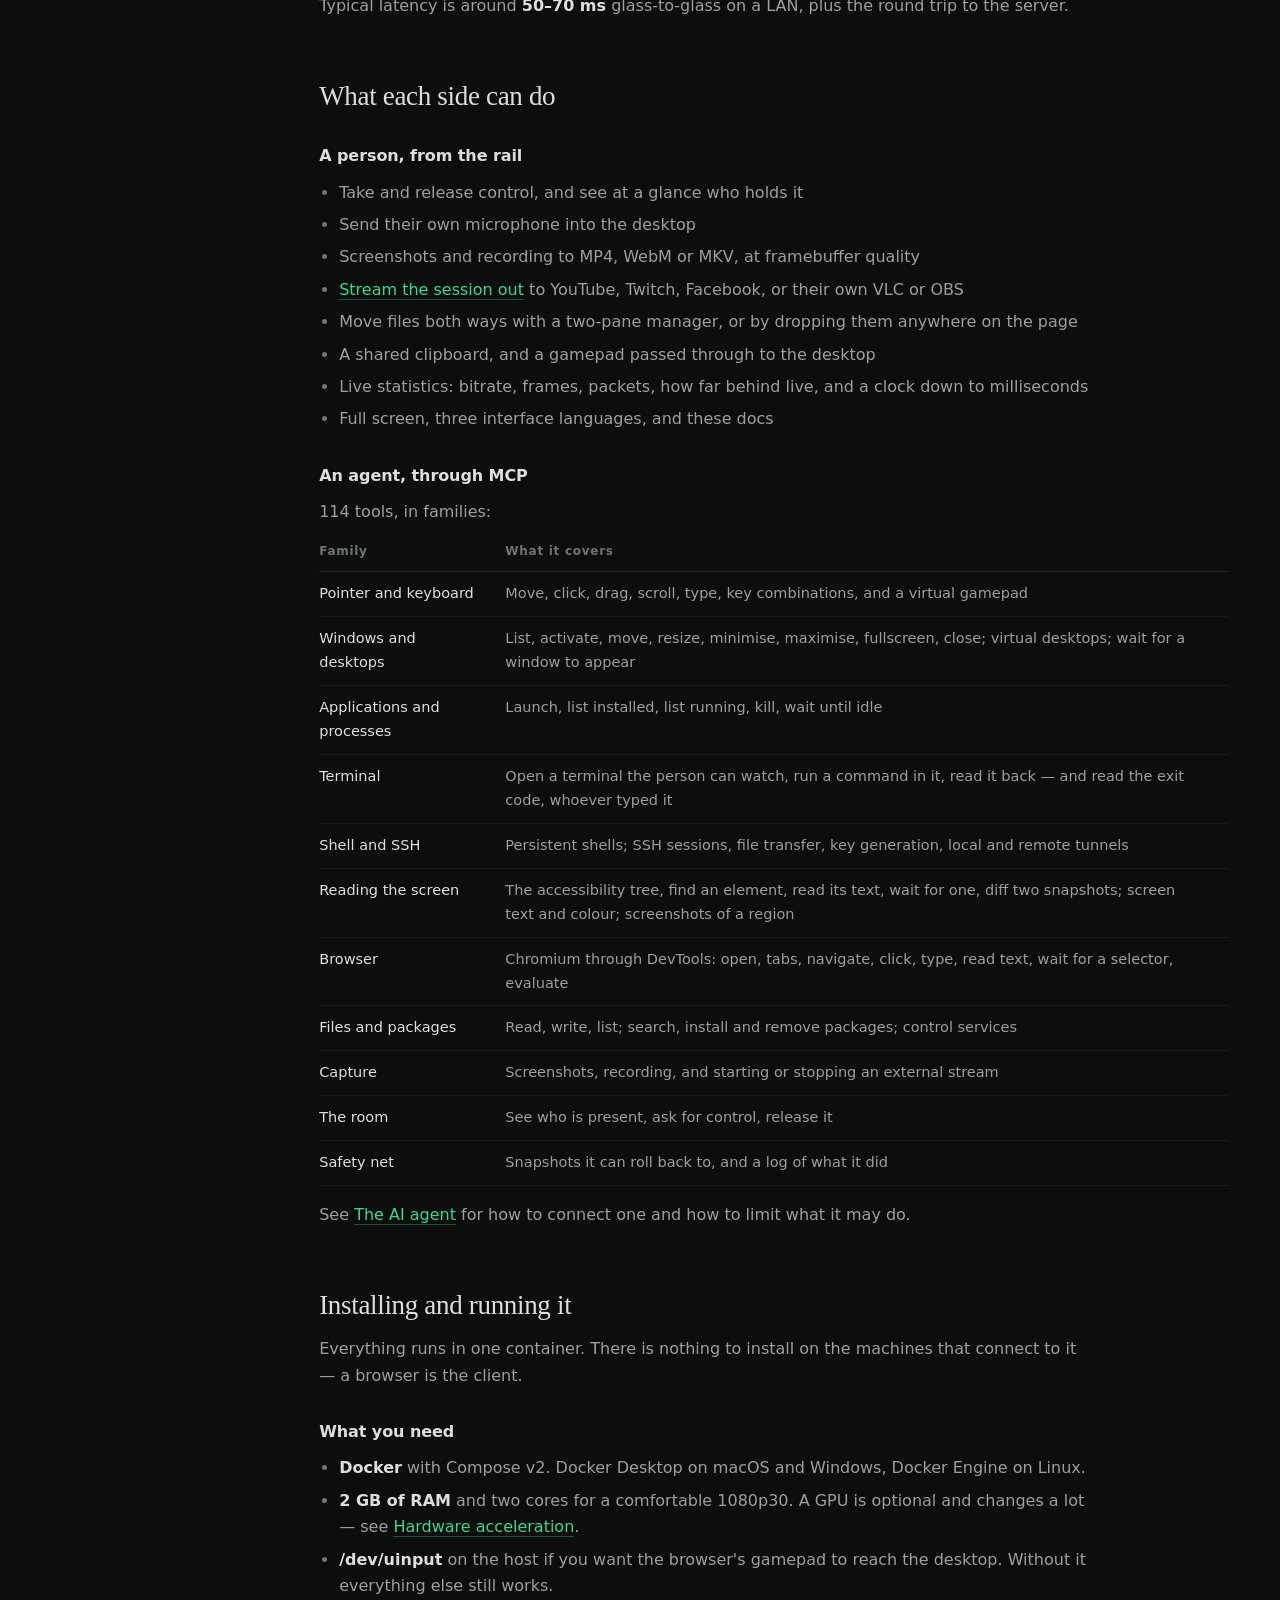
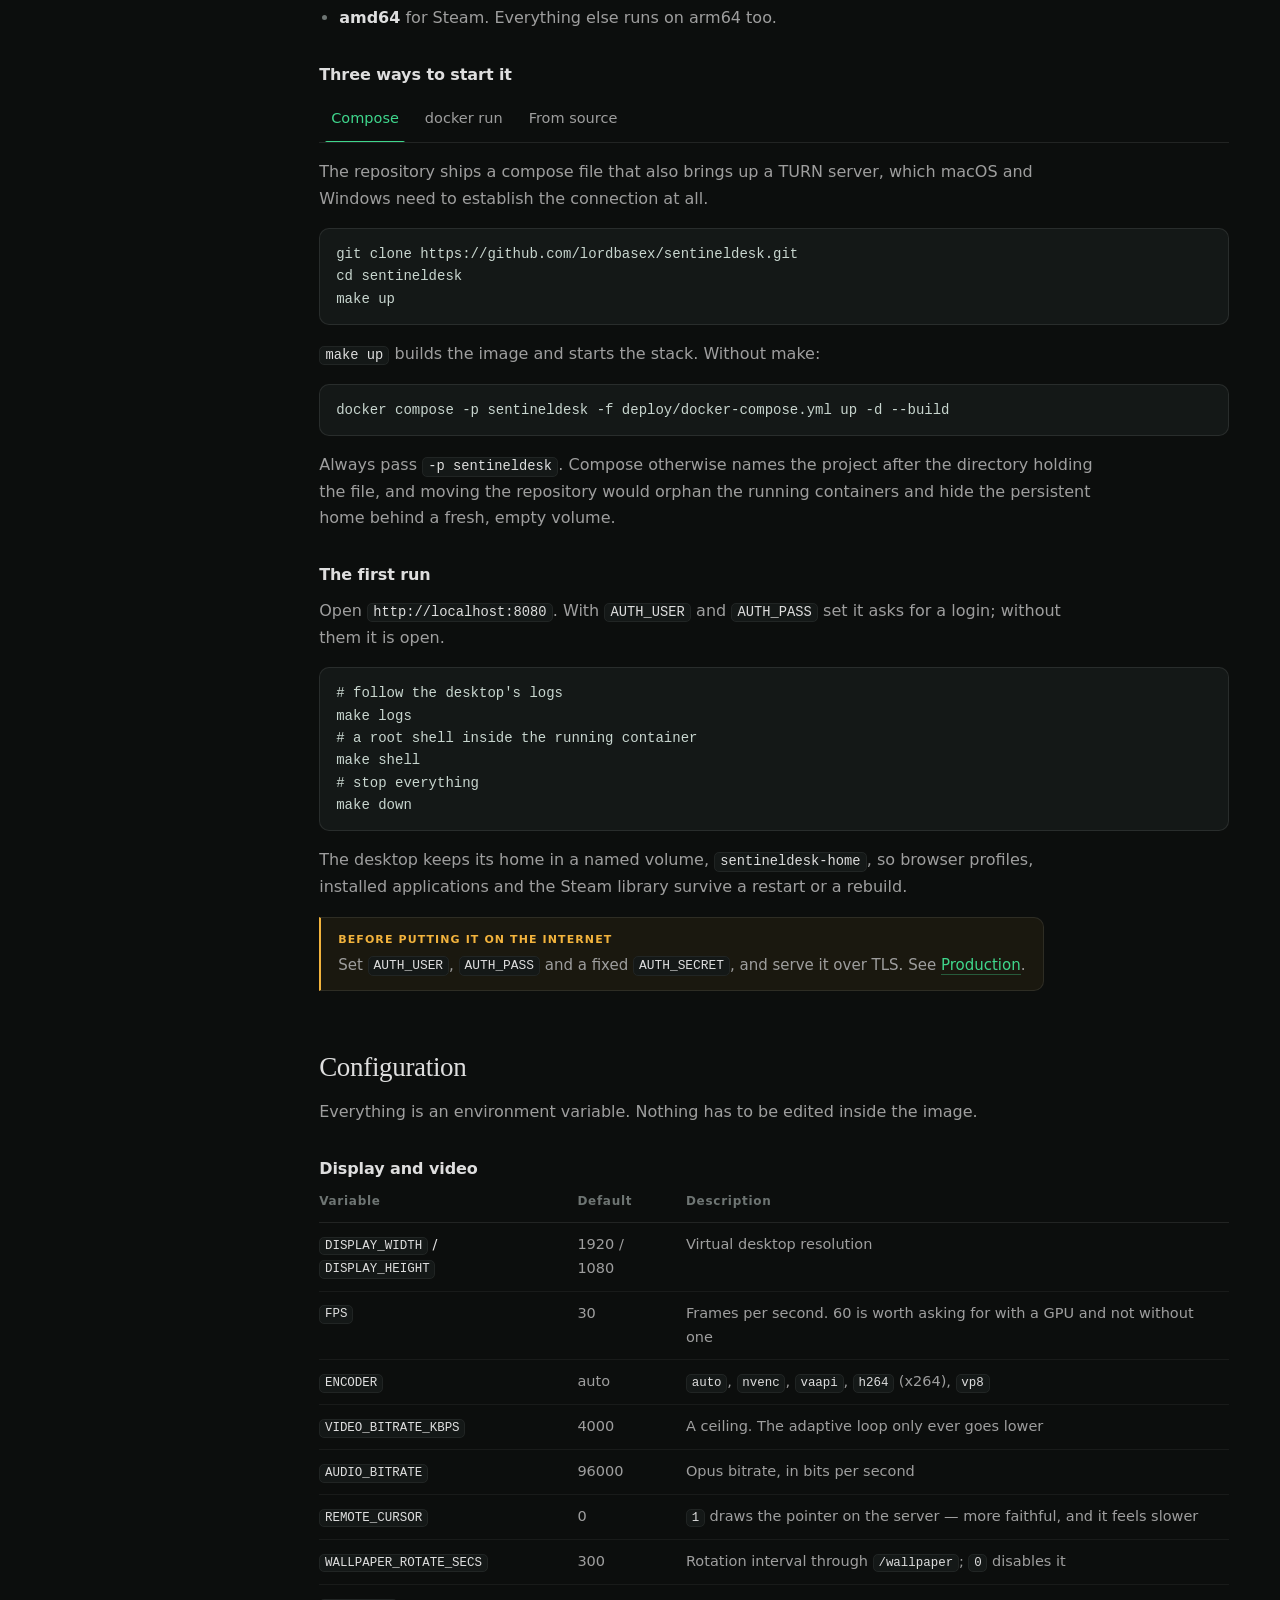
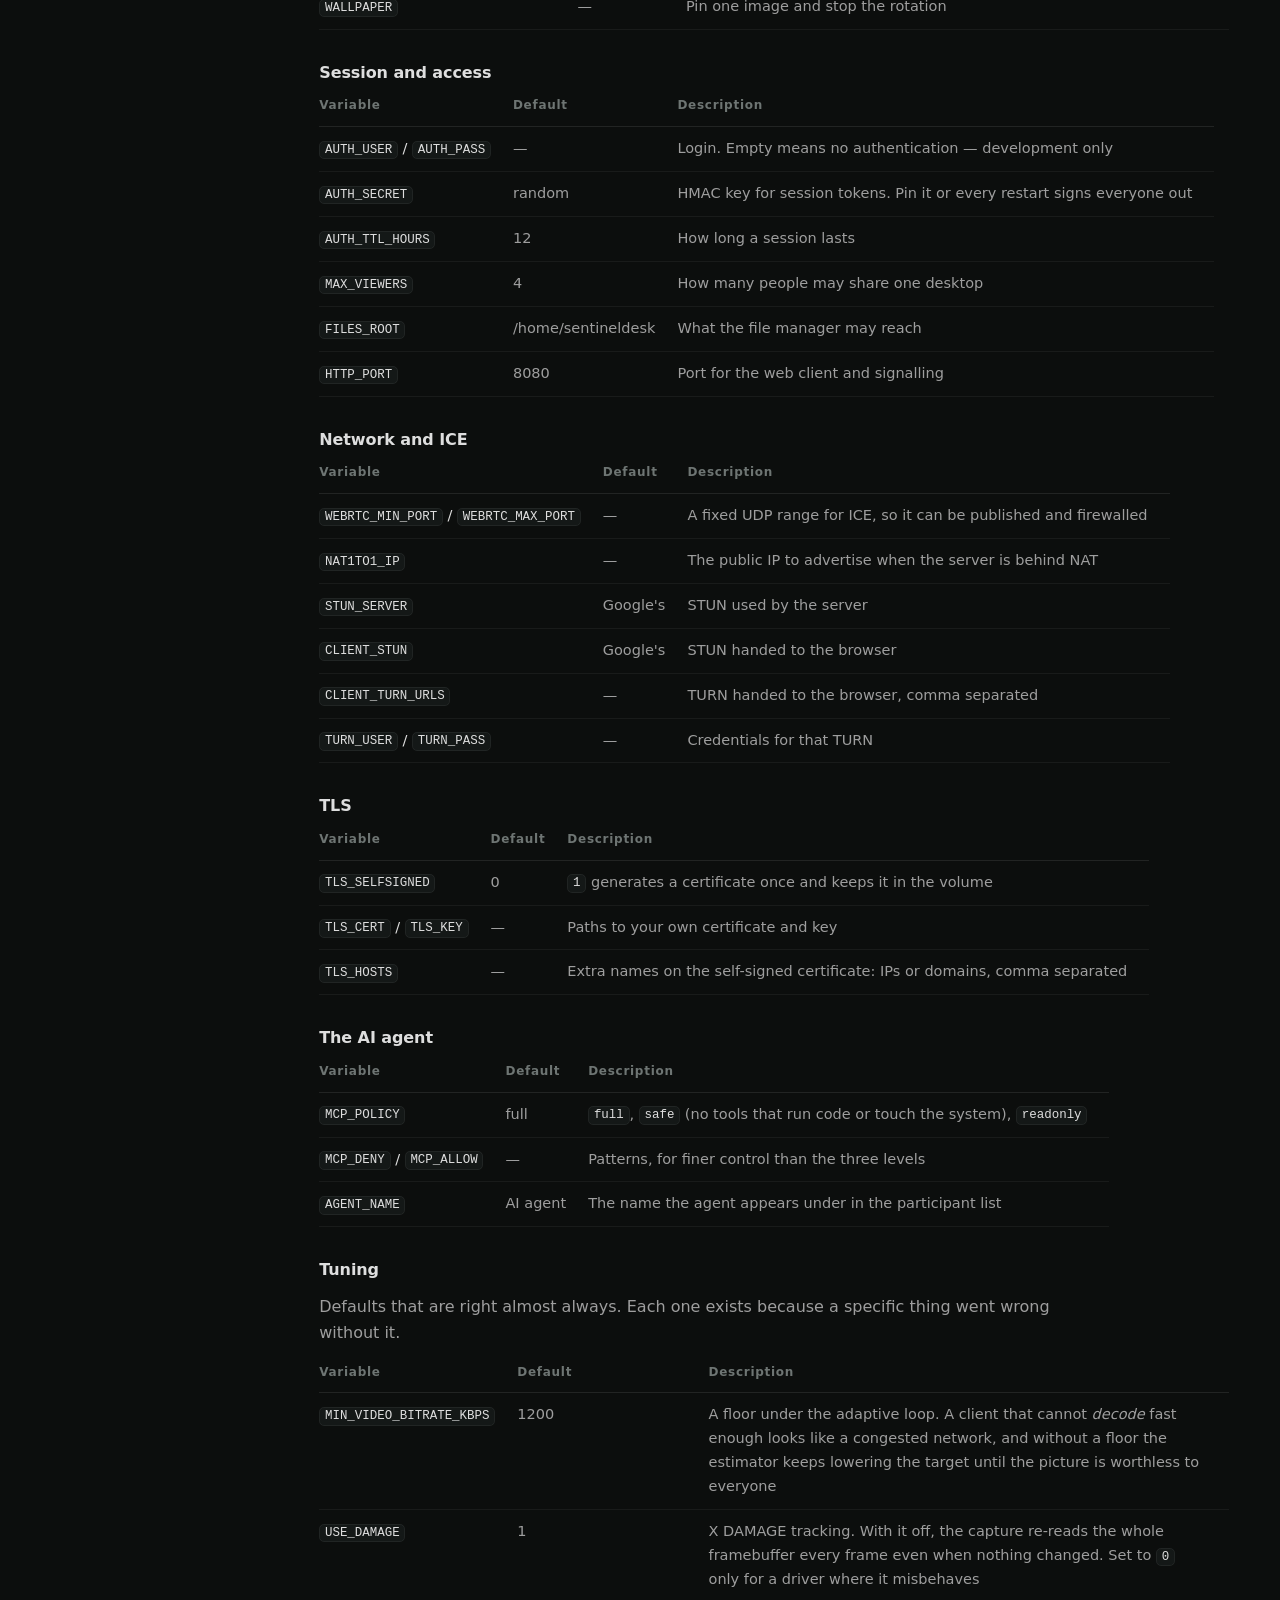
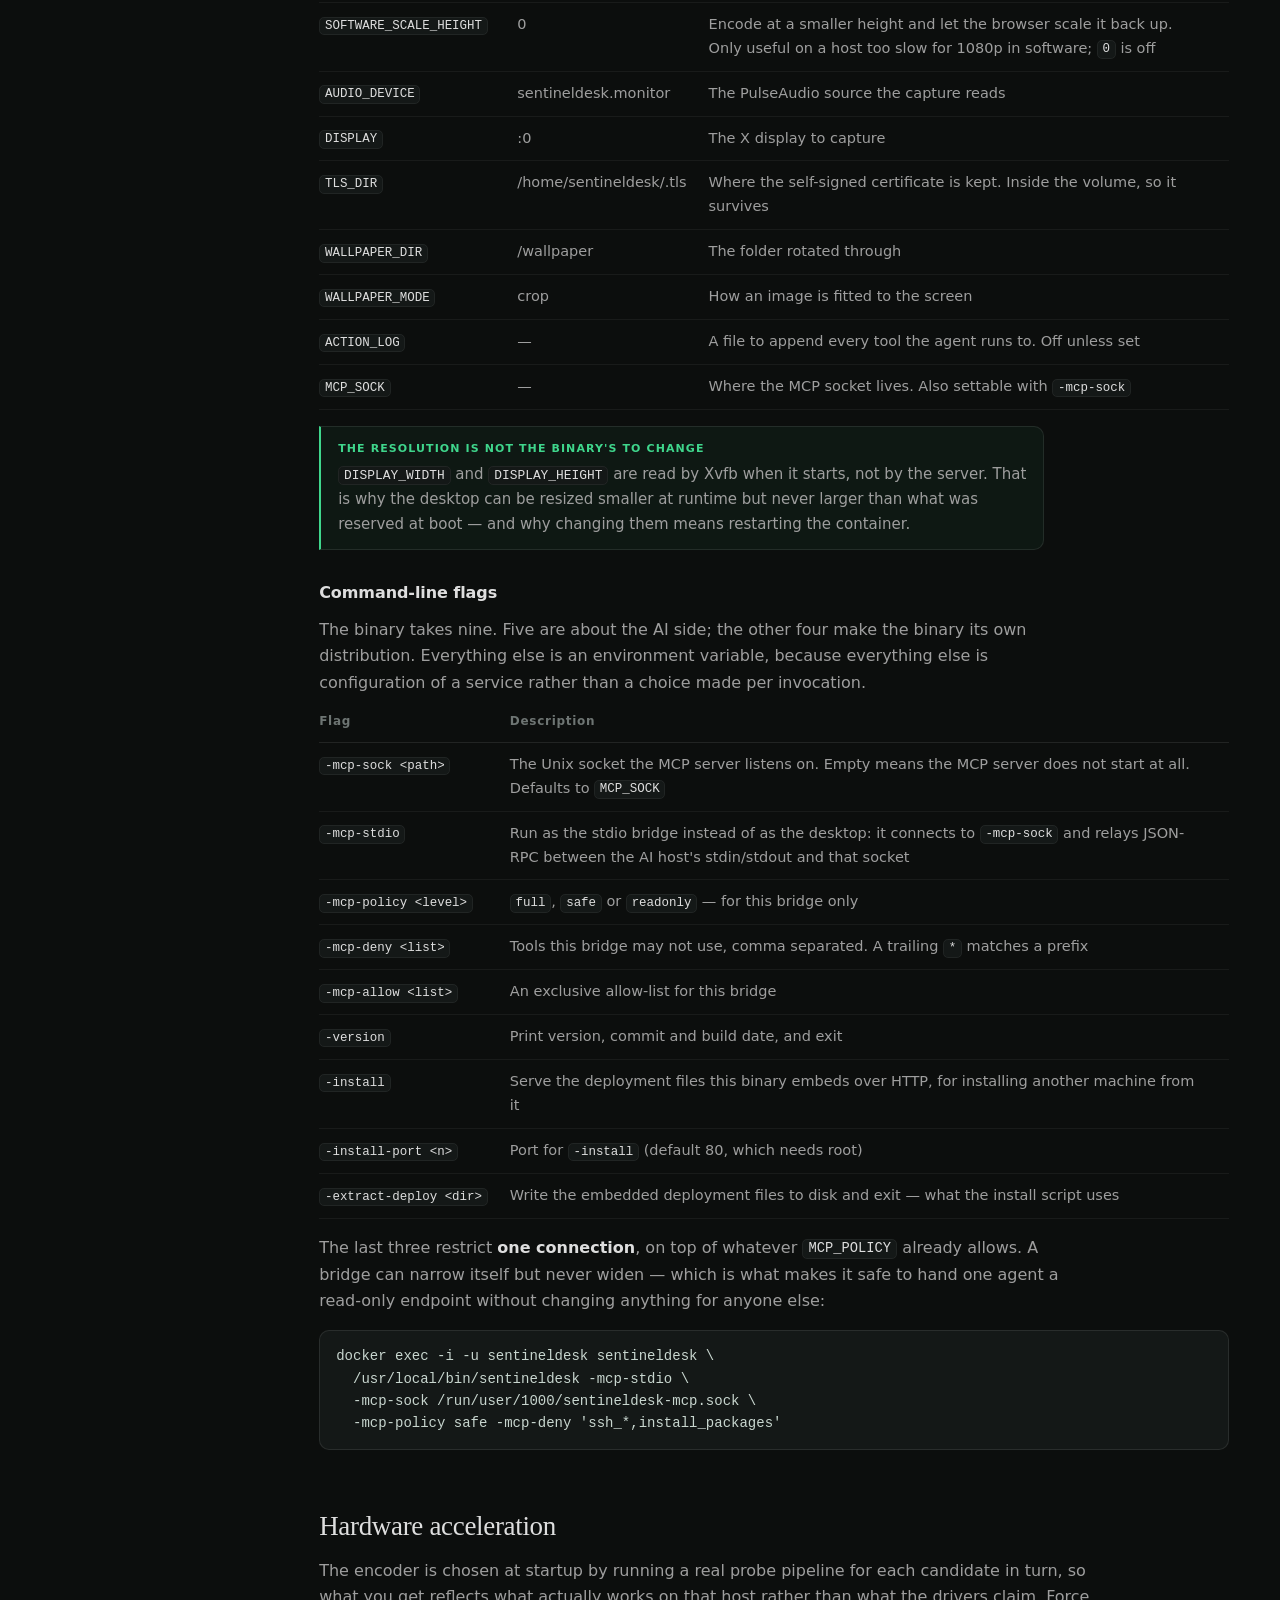
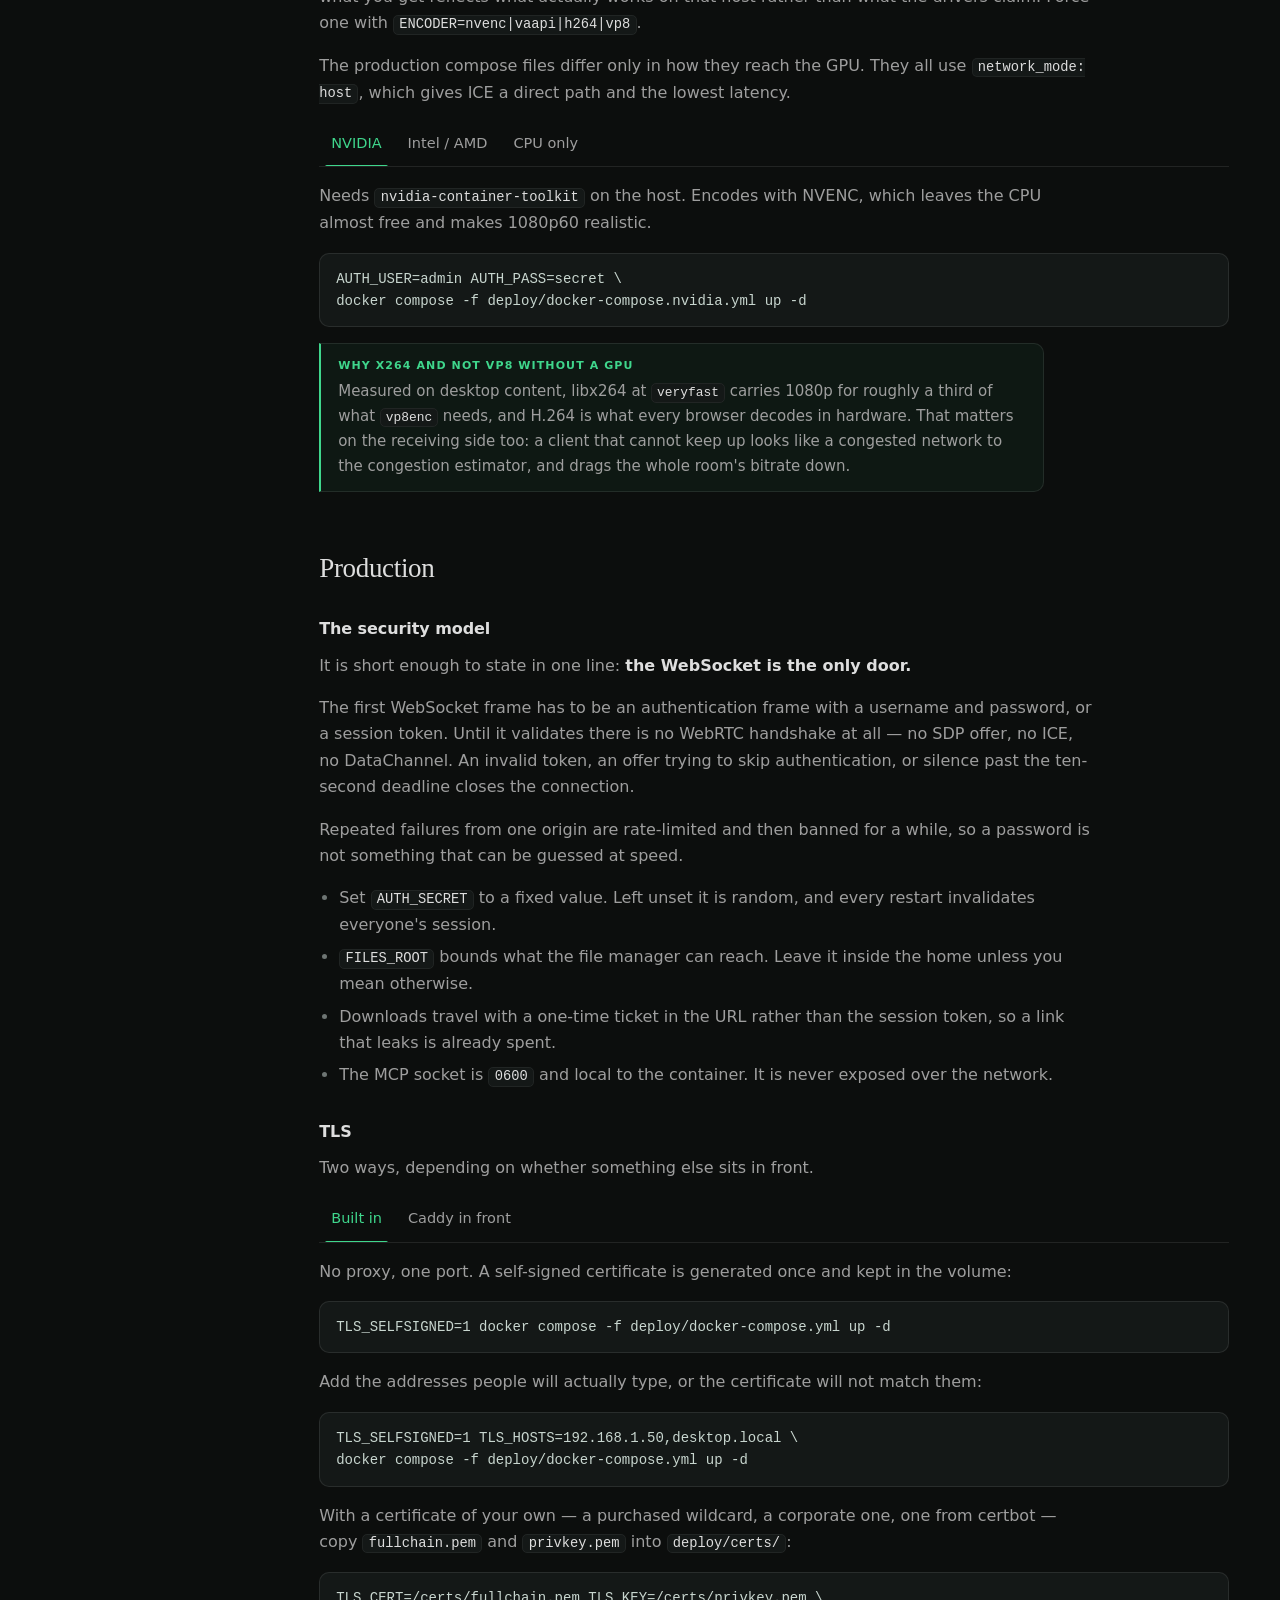
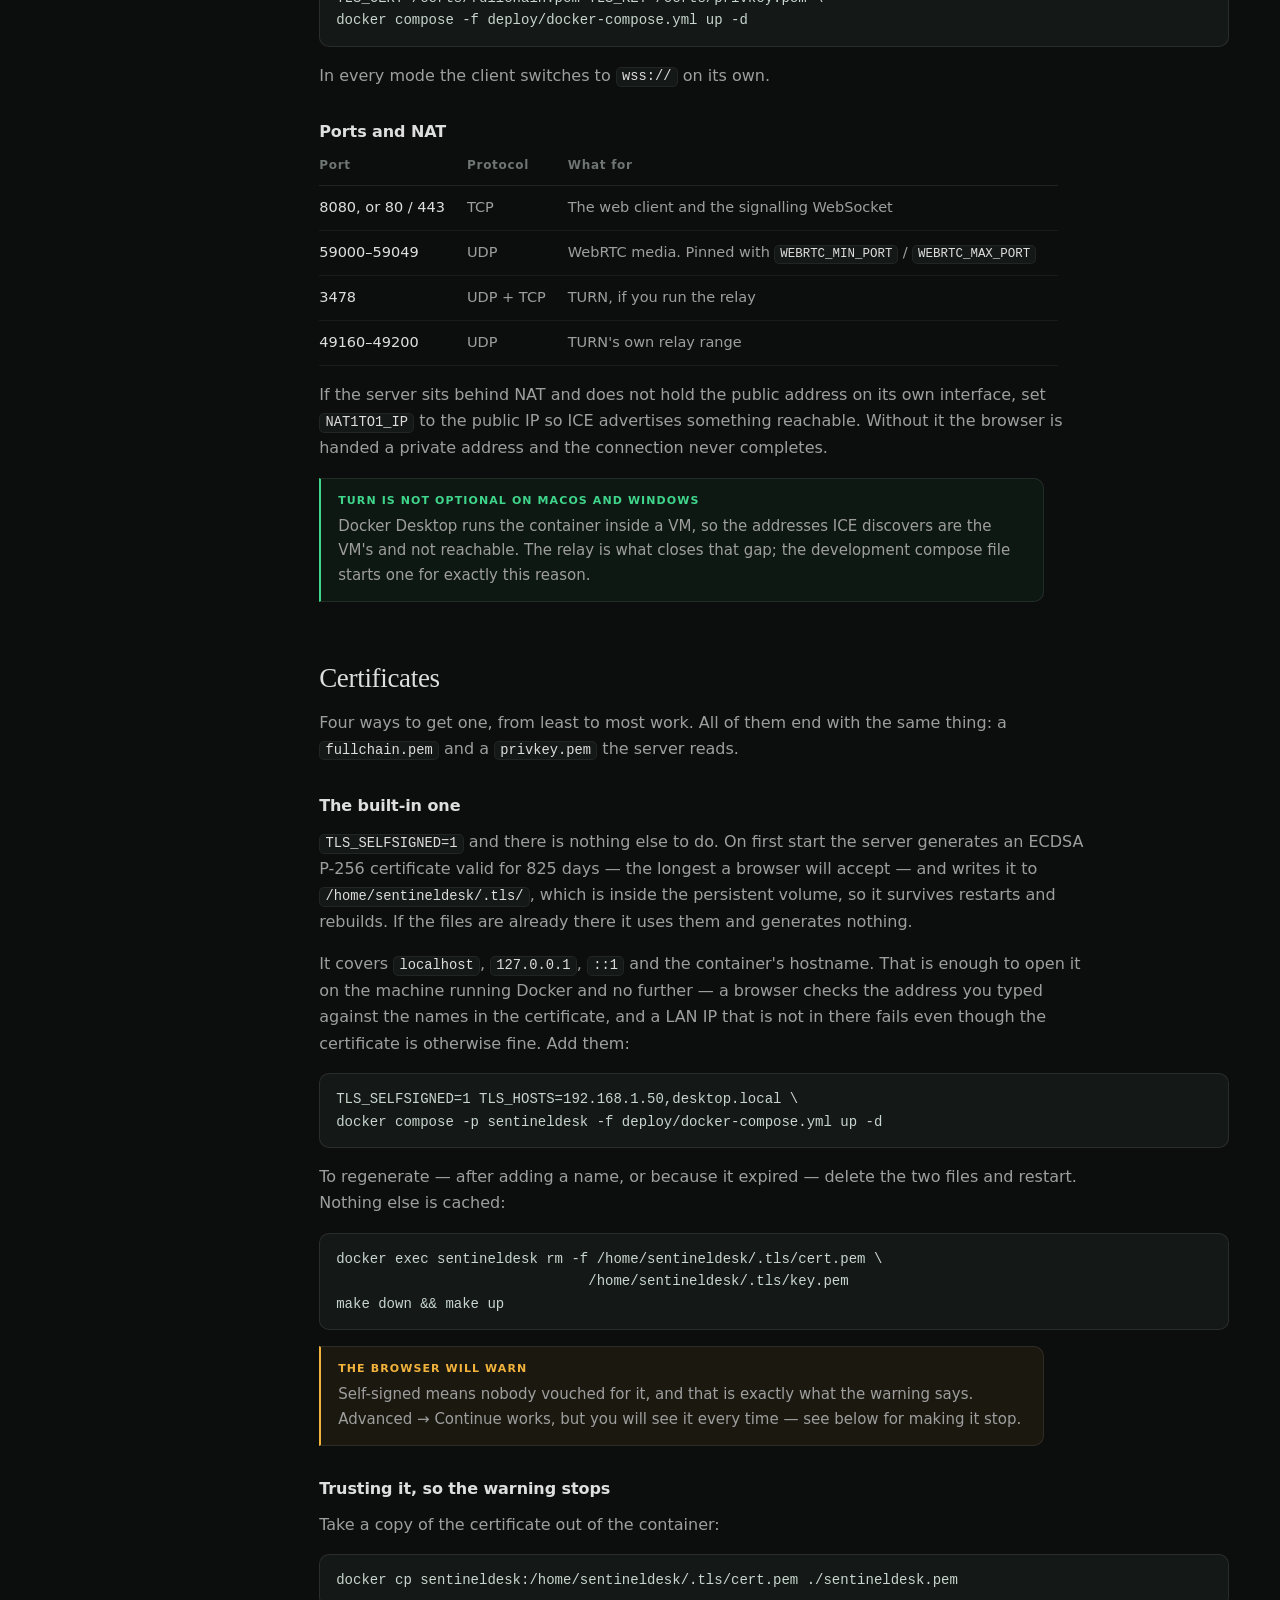
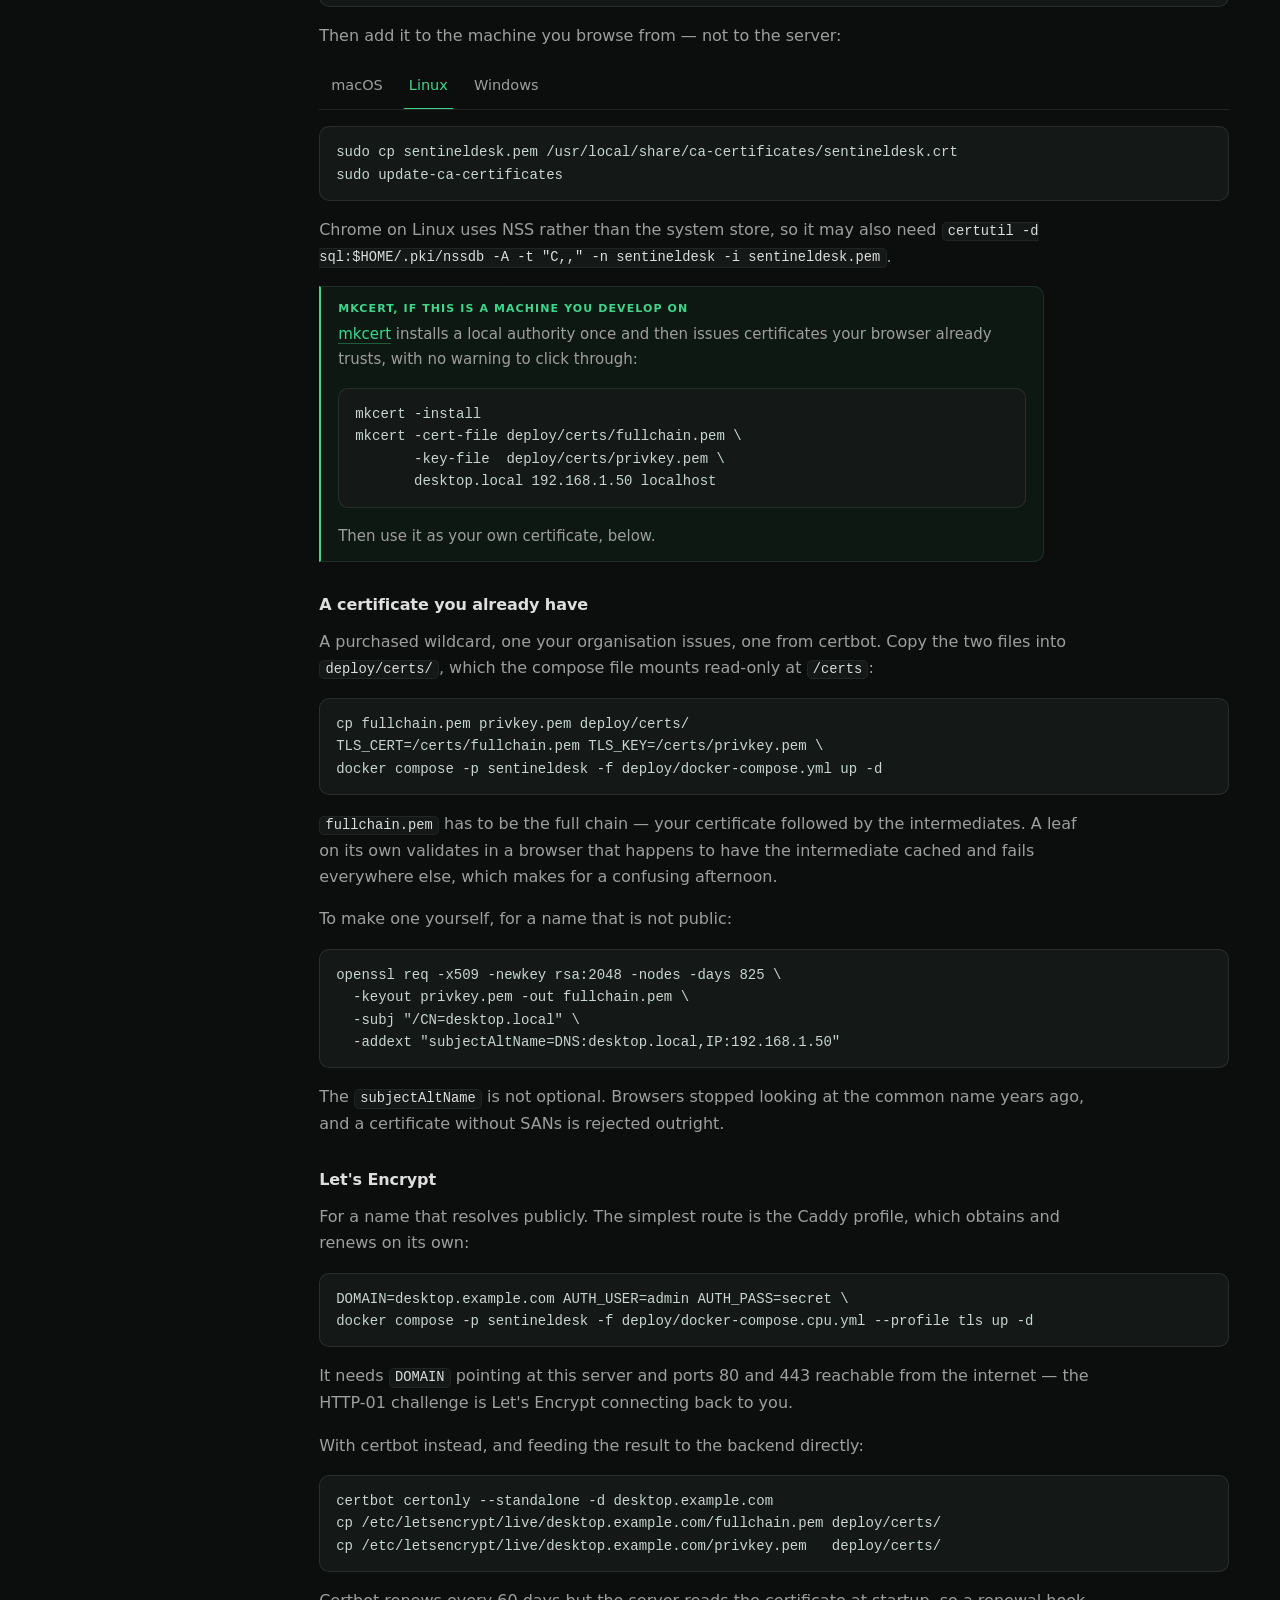
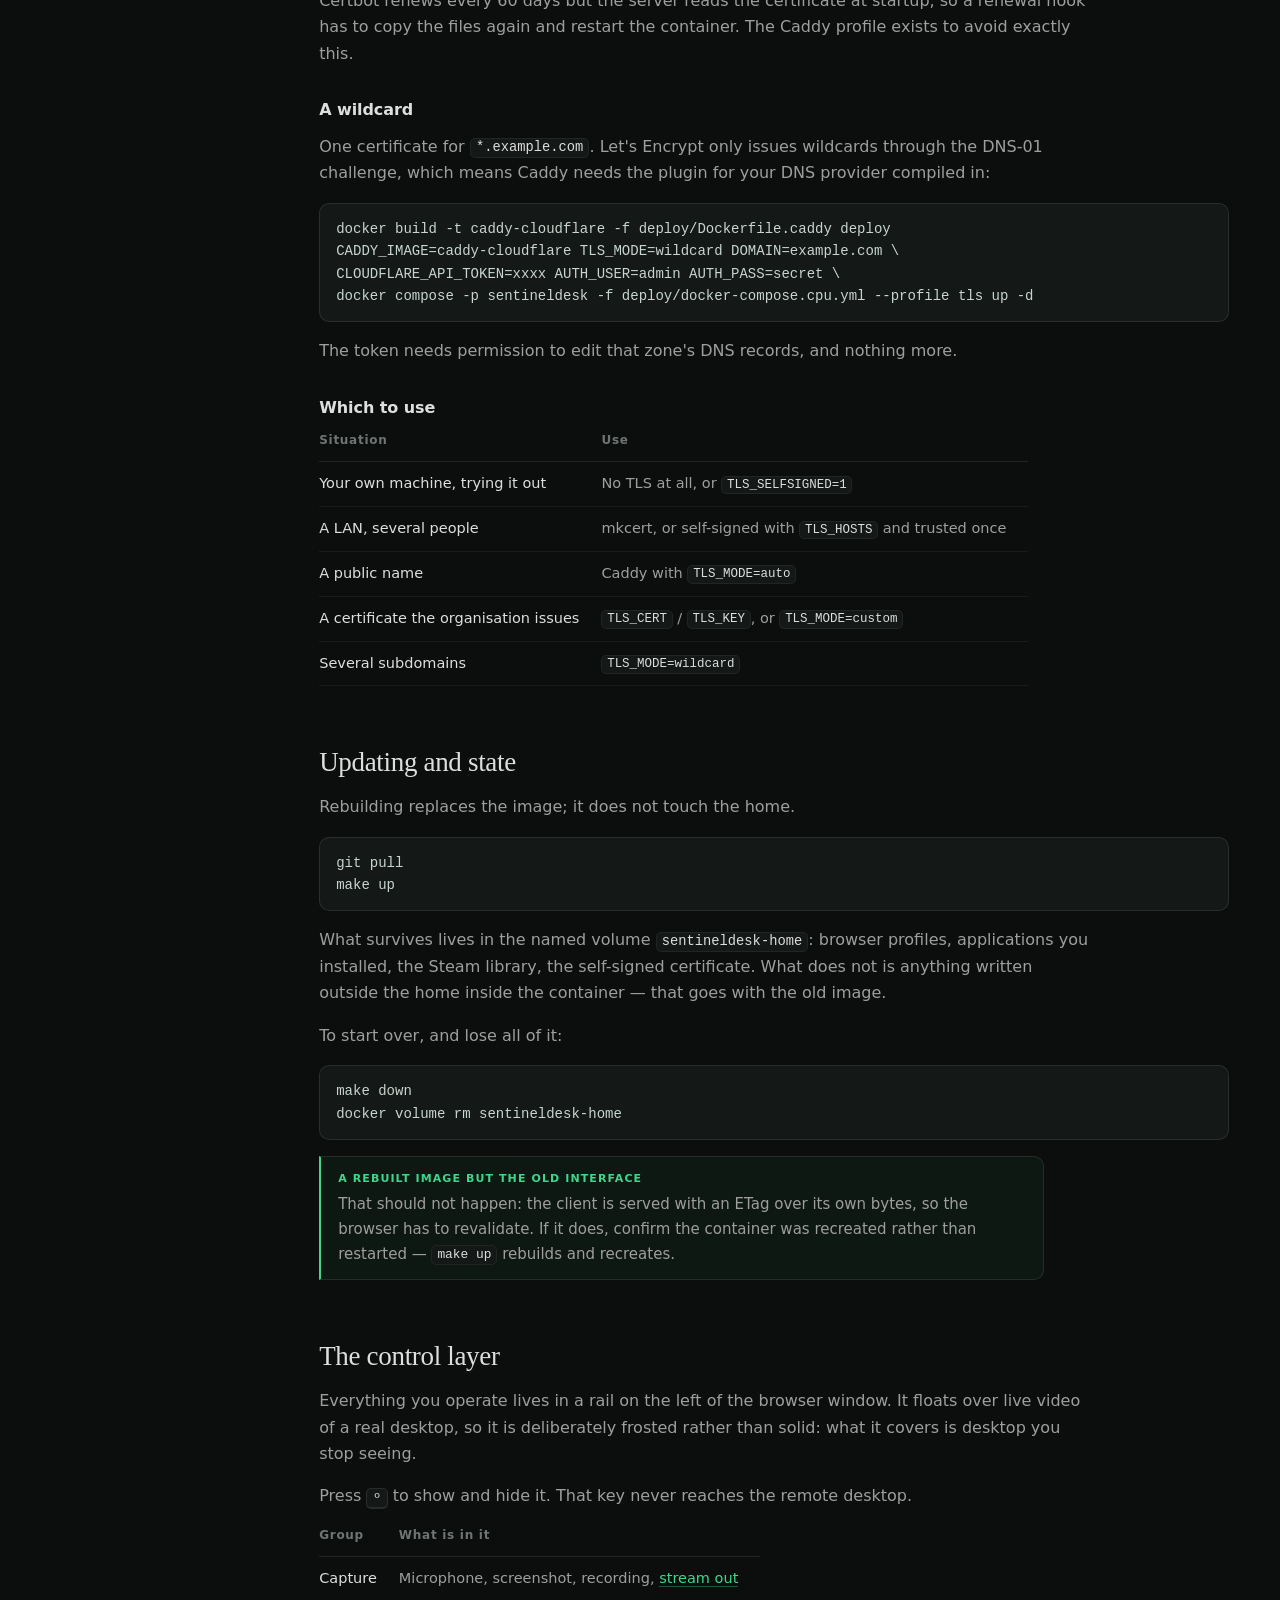
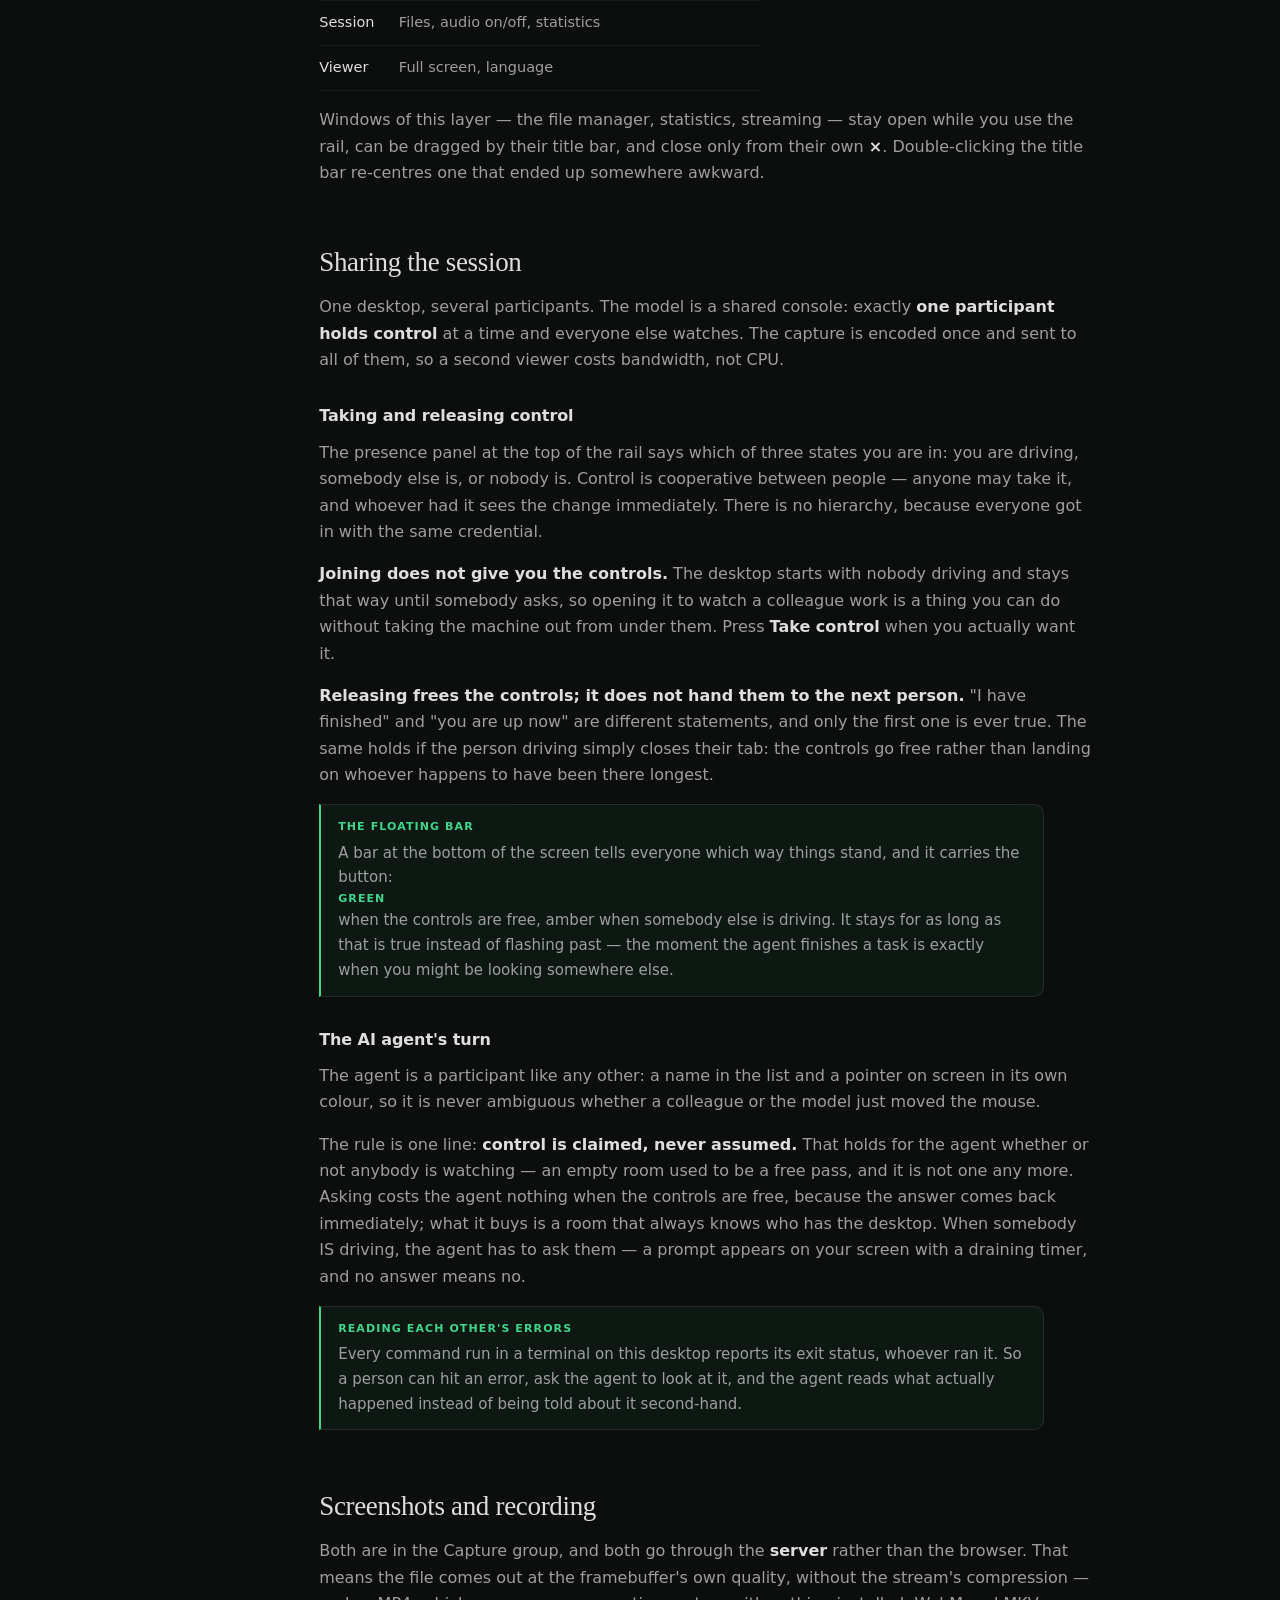
==== commit ec7f19a7: "mod github-page and guide Co-authored-by: Nicolas Pereira <npereira@cnsoluciones.com>" ====
--- a/docs/guide/index.html
+++ b/docs/guide/index.html
@@ -1,4 +1,3 @@
-<!-- Generated by docs/sync-guide.sh from internal/webui/assets/docs/ — do not edit. -->
 <!doctype html>
 <!--
  * SentinelDesk
@@ -40,6 +39,40 @@
 <body>
   <a class="skip" href="#doc">Skip to content</a>
 
+  <!-- The bar the rest of the site wears, and the reason is not decoration: the
+       guide is part of the product, not a document that happens to be about it.
+       Same brand, same destinations, same language switch, same primary action
+       in the same corner, so arriving here from the site does not feel like
+       leaving it.
+
+       It carries the language switch, which used to live in the sidebar. Two
+       switches would be two answers to one question; the sidebar keeps what is
+       actually its own — the contents of this document. -->
+  <header>
+    <div class="wrap">
+      <a class="brand" href="../index.html" aria-label="SentinelDesk">
+        <svg viewBox="0 0 64 64" aria-hidden="true">
+          <rect class="scr" x="4" y="8" width="56" height="38" rx="6"></rect>
+          <rect class="gls" x="10" y="14" width="44" height="26" rx="2"></rect>
+          <rect class="scr" x="22" y="50" width="20" height="4" rx="2"></rect>
+          <rect class="std" x="16" y="54" width="32" height="4" rx="2"></rect>
+        </svg>
+        <span>SentinelDesk</span>
+      </a>
+      <nav aria-label="Main">
+        <a id="nav-arch" href="../arquitectura.html">Architecture</a>
+        <a id="nav-install" href="../instalacion.html">Installation</a>
+        <a class="hide-sm" href="https://github.com/lordbasex/sentineldesk/blob/main/docs/mcp.md">MCP</a>
+        <a class="ghub" href="https://github.com/lordbasex/sentineldesk"
+           aria-label="GitHub" title="GitHub">
+          <svg viewBox="0 0 24 24" aria-hidden="true"><path d="M12 .5C5.73.5.5 5.73.5 12c0 5.08 3.29 9.39 7.86 10.91.58.11.79-.25.79-.56 0-.27-.01-1.01-.02-1.99-3.2.7-3.87-1.54-3.87-1.54-.53-1.34-1.29-1.69-1.29-1.69-1.05-.72.08-.71.08-.71 1.16.08 1.77 1.19 1.77 1.19 1.03 1.77 2.7 1.26 3.36.96.11-.75.4-1.26.73-1.55-2.55-.29-5.24-1.28-5.24-5.69 0-1.26.45-2.29 1.19-3.1-.12-.29-.52-1.46.11-3.05 0 0 .97-.31 3.18 1.18a11.05 11.05 0 0 1 5.8 0c2.21-1.49 3.18-1.18 3.18-1.18.63 1.59.23 2.76.11 3.05.74.81 1.19 1.84 1.19 3.1 0 4.42-2.7 5.4-5.26 5.68.41.36.78 1.07.78 2.16 0 1.56-.01 2.82-.01 3.2 0 .31.21.68.8.56A11.51 11.51 0 0 0 23.5 12C23.5 5.73 18.27.5 12 .5z"/></svg>
+        </a>
+        <div class="langs" id="langs" role="group" aria-label="Language"></div>
+        <a id="nav-start" class="btn btn-primary btn-sm" href="../instalacion.html">Get started</a>
+      </nav>
+    </div>
+  </header>
+
   <!-- Two buttons rather than one that moves: the handle that opens the panel
        has to stay reachable when the panel is gone, and the one that closes it
        belongs inside what it closes. -->
@@ -47,19 +80,19 @@
     <svg viewBox="0 0 24 24"><path d="M4 7h16M4 12h16M4 17h16"/></svg>
   </button>
 
+  <!-- The brand used to open this panel and the language switch used to sit
+       under it. Both moved into the bar above, which is the only place they can
+       be on a page that has one: two brands stacked forty pixels apart read as
+       a mistake, and two language switches are two answers to one question.
+       What is left here belongs to the panel — its contents, and the control
+       that closes it. -->
   <aside id="side">
     <div class="head">
-      <a class="brand" href="../index.html">
-        <span class="mark"></span>
-        <span>SentinelDesk</span>
-      </a>
       <button id="side-close" aria-controls="side" aria-label="Hide contents">
         <svg viewBox="0 0 24 24"><path d="M14.5 6.5L9 12l5.5 5.5"/><path d="M19 5v14"/></svg>
       </button>
     </div>
     <p class="tagline" id="tagline"></p>
-
-    <div class="langs" id="langs" role="group" aria-label="Language"></div>
 
     <nav id="toc" aria-label="Contents"></nav>
 
--- a/docs/guide/docs.css
+++ b/docs/guide/docs.css
@@ -1,4 +1,3 @@
-/* Generated by docs/sync-guide.sh from internal/webui/assets/docs/ — do not edit. */
 /*
  * SentinelDesk
  * A collaborative operating system for people and AI agents.
@@ -54,11 +53,27 @@
   --watch:      #F2B33D;
   --rec:        #FF6B63;
 
+  /* The interface neon, and the corner. Both come from the site's stylesheet
+     rather than being approximated here: the bar at the top of this page is
+     meant to be the same object as the bar on every other page, and a second
+     set of near-enough values is how two objects drift apart. */
+  --cyan:       #4CC8FF;
+  --radius: 2px;
+  --notch: 14px;
+  --clip: polygon(0 0, calc(100% - var(--notch)) 0, 100% var(--notch),
+                  100% 100%, 0 100%);
+
   --serif: ui-serif, "New York", Georgia, "Times New Roman", Times, serif;
   --sans:  system-ui, -apple-system, "Segoe UI", Roboto, Helvetica, Arial, sans-serif;
   --mono:  ui-monospace, SFMono-Regular, "SF Mono", Menlo, Monaco, Consolas,
            "Liberation Mono", monospace;
 
+  /* The site's display face, for the bar only. The prose below it keeps its
+     serif: this page is a document and reads like one, and the bar is the
+     product's furniture. */
+  --display: 'Archivo', system-ui, -apple-system, "Segoe UI", Roboto, sans-serif;
+
+  --hdr: 62px;
   --side: 268px;
   --measure: 76ch;   /* prose */
   --wide: 104ch;     /* code, tables, tab groups */
@@ -77,18 +92,90 @@
   font-size: 16px;
   line-height: 1.65;
   -webkit-font-smoothing: antialiased;
-  padding-left: var(--side);
-  transition: padding-left .18s ease;
-}
-body.side-closed { padding-left: 0; }
+}
+
+/* The sidebar's room used to be padding on the body. It moved onto the document
+   itself so the bar can run the full width of the window above both of them —
+   a header indented by 268px would be a header belonging to the article rather
+   than to the site. */
 
 .skip {
-  position: absolute; left: -9999px; top: 8px; z-index: 50;
+  position: absolute; left: -9999px; top: 8px; z-index: 60;
   padding: 8px 14px; background: var(--drive); color: var(--drive-ink);
   border-radius: 6px; font-weight: 600; text-decoration: none;
 }
 .skip:focus { left: 8px; }
 
+/* --- the site's bar ---------------------------------------------------------
+ *
+ * Lifted from the site's stylesheet rather than reinterpreted, because the point
+ * is that it is the same bar. What differs is the wrap: there is no 1080px
+ * column to centre against on a page laid out around a fixed sidebar, so it
+ * spans the window and keeps the sidebar's own left inset, which lines the brand
+ * up with the contents beneath it.
+ */
+
+header {
+  position: sticky; top: 0; z-index: 50;
+  background: color-mix(in srgb, var(--bg) 78%, transparent);
+  backdrop-filter: blur(14px); -webkit-backdrop-filter: blur(14px);
+  border-bottom: 1px solid var(--line);
+  box-shadow: 0 1px 0 rgba(76,200,255,.06);
+}
+header .wrap {
+  display: flex; align-items: center; gap: 20px;
+  height: var(--hdr); padding: 0 clamp(16px, 3vw, 22px);
+}
+header nav { display: flex; align-items: center; gap: 22px; margin-left: auto; }
+header nav a {
+  color: var(--ink); text-decoration: none; font-size: 14.5px; border: 0;
+  font-family: var(--display);
+  transition: color .15s ease;
+}
+header nav a:hover { color: var(--head); }
+header nav a[aria-current="page"] {
+  color: var(--cyan);
+  text-shadow: 0 0 12px color-mix(in srgb, var(--cyan) 55%, transparent);
+}
+
+/* The repository, as a mark rather than another word in the row. Brand green,
+   brand glow: it goes to the product, not to another page of this site. */
+.ghub {
+  display: inline-flex; align-items: center; justify-content: center;
+  width: 24px; height: 24px; flex: none;
+  color: var(--drive);
+  transition: filter .15s ease, transform .06s ease;
+}
+.ghub svg {
+  width: 21px; height: 21px; fill: currentColor;
+  filter: drop-shadow(0 0 6px color-mix(in srgb, var(--drive) 45%, transparent));
+}
+.ghub:hover { filter: brightness(1.18); }
+.ghub:active { transform: translateY(1px); }
+
+/* --- buttons ----------------------------------------------------------------
+ * One weight is enough here: the guide has a single primary action. It wears
+ * the notch, which is the site's one ornament and the only thing on this page
+ * that is not a rectangle.
+ */
+
+.btn {
+  display: inline-flex; align-items: center; justify-content: center; gap: 8px;
+  padding: 12px 22px; border: 1px solid transparent; border-radius: var(--radius);
+  font-family: var(--display); font-size: 15px; font-weight: 700;
+  font-stretch: 105%; letter-spacing: .01em;
+  text-decoration: none; cursor: pointer; white-space: nowrap;
+  transition: filter .15s ease, box-shadow .15s ease, transform .06s ease;
+}
+.btn:active { transform: translateY(1px); }
+.btn-primary {
+  background: var(--drive); color: var(--drive-ink);
+  clip-path: var(--clip);
+  box-shadow: 0 0 22px color-mix(in srgb, var(--drive) 35%, transparent);
+}
+.btn-primary:hover { filter: brightness(1.12); }
+.btn-sm { padding: 8px 15px; font-size: 14px; }
+
 /* --- navigation rail ------------------------------------------------------
  *
  * The same background as the page, divided by a single line. A panel in its own
@@ -96,7 +183,7 @@
  */
 
 #side {
-  position: fixed; top: 0; left: 0; bottom: 0; width: var(--side);
+  position: fixed; top: var(--hdr); left: 0; bottom: 0; width: var(--side);
   z-index: 40; overflow-y: auto; overscroll-behavior: contain;
   background: var(--bg); border-right: 1px solid var(--line);
   padding: 20px 0 28px; display: flex; flex-direction: column; gap: 18px;
@@ -104,19 +191,22 @@
 }
 body.side-closed #side { transform: translateX(-100%); }
 
-.head { display: flex; align-items: center; gap: 8px; padding: 0 12px 0 22px; }
-
+/* Only the collapse control lives in this row now, so it sits where a control
+   sits: at the end, against the edge it pulls the panel toward. */
+.head { display: flex; align-items: center; justify-content: flex-end; padding: 0 12px 0 22px; }
+
+/* The site's brand, in the bar. Same shape, same green, same glow. */
 .brand {
-  display: flex; align-items: center; gap: 9px; flex: 1; min-width: 0;
+  display: inline-flex; align-items: center; gap: 10px;
   color: var(--head); text-decoration: none; border: 0;
-  font-family: var(--serif); font-size: 19px; font-weight: 400;
-  letter-spacing: -.015em;
-}
-.brand .mark {
-  width: 8px; height: 8px; border-radius: 2px; background: var(--drive);
-  box-shadow: 0 0 10px color-mix(in srgb, var(--drive) 55%, transparent);
-  flex: none;
-}
+  font-family: var(--display); font-size: 17px; letter-spacing: -.005em;
+  font-weight: 700; font-stretch: 112%;
+}
+.brand svg { width: 22px; height: 22px; flex: none;
+             filter: drop-shadow(0 0 6px color-mix(in srgb, var(--drive) 55%, transparent)); }
+.brand .scr { fill: var(--drive); }
+.brand .gls { fill: var(--bg); }
+.brand .std { fill: color-mix(in srgb, var(--drive) 62%, #000); }
 
 #side-close, #side-open {
   display: flex; align-items: center; justify-content: center;
@@ -132,7 +222,7 @@
   stroke-width: 1.8; stroke-linecap: round; stroke-linejoin: round;
 }
 #side-open {
-  position: fixed; top: 16px; left: 16px; z-index: 41;
+  position: fixed; top: calc(var(--hdr) + 16px); left: 16px; z-index: 41;
   width: 34px; height: 34px; background: var(--bg);
   border-color: var(--line); opacity: 0; pointer-events: none;
   transition: opacity .18s ease;
@@ -143,19 +233,28 @@
   padding: 0 22px; font-size: 13px; line-height: 1.5; color: var(--faint);
 }
 
-.langs { display: flex; gap: 4px; padding: 0 22px; }
+/* The switch as the site draws it: a segmented pill, the active one filled with
+   the accent. It reads as one control with three positions rather than three
+   buttons that happen to be adjacent. Keyed on aria-pressed, which is what
+   docs.js already sets — no second source of truth for which one is on. */
+.langs {
+  display: flex; align-items: center; gap: 2px;
+  padding: 2px; border: 1px solid var(--line); border-radius: var(--radius);
+  background: var(--raise);
+}
 .langs button {
-  flex: 1; padding: 5px 0; font: inherit; font-size: 11px; font-weight: 500;
-  letter-spacing: .08em;
-  border: 1px solid var(--line-soft); border-radius: 6px;
-  background: none; color: var(--faint); cursor: pointer;
-}
-.langs button:hover { color: var(--head); background: var(--raise); }
+  appearance: none; border: 0; background: transparent; cursor: pointer;
+  font-family: var(--mono); font-size: 11.5px; font-weight: 600;
+  letter-spacing: .04em; color: var(--faint);
+  padding: 4px 8px; border-radius: var(--radius); line-height: 1.4;
+  transition: color .15s ease, background .15s ease;
+}
+.langs button:hover { color: var(--head); background: rgba(255,255,255,.06); }
 .langs button[aria-pressed="true"] {
-  border-color: color-mix(in srgb, var(--drive) 45%, transparent);
-  color: var(--drive);
-  background: color-mix(in srgb, var(--drive) 9%, transparent);
-}
+  color: var(--drive-ink); background: var(--drive); font-weight: 700;
+  box-shadow: 0 0 10px color-mix(in srgb, var(--drive) 45%, transparent);
+}
+.langs button:focus-visible { outline: 2px solid var(--cyan); outline-offset: 2px; }
 
 /* The contents follow the document's own shape: an h2 becomes a group label,
    its h3s become the items under it. Nothing to keep in sync by hand. */
@@ -195,7 +294,11 @@
  * take the wider one — they are what suffers from being squeezed.
  */
 
-#doc { padding: 56px clamp(24px, 4vw, 56px) 120px; min-width: 0; outline: none; }
+#doc {
+  padding: 56px clamp(24px, 4vw, 56px) 120px; min-width: 0; outline: none;
+  margin-left: var(--side); transition: margin-left .18s ease;
+}
+body.side-closed #doc { margin-left: 0; }
 #content { max-width: var(--wide); }
 
 section > p, section > ul, section > ol, section > .note,
@@ -343,13 +446,30 @@
 /* --- narrow ---------------------------------------------------------------- */
 
 @media (max-width: 900px) {
-  body { padding-left: 0; font-size: 15.5px; }
-  #doc { padding: 68px 20px 90px; }
+  body { font-size: 15.5px; }
+  #doc { padding: 68px 20px 90px; margin-left: 0; }
   #content { max-width: 100%; }
   h1 { font-size: 32px; }
   h2 { font-size: 24px; }
 }
 
+/* The bar stays ONE row at every width, dropping items instead of wrapping.
+   The site's own header wraps to two rows down here, but this page cannot
+   afford that: --hdr is what positions the fixed sidebar and the handle that
+   reopens it, and a height that changes with the viewport would have to be
+   guessed in two places and kept in step by hand. Dropping the least urgent
+   item is the honest version of the same decision. */
+@media (max-width: 720px) {
+  header nav { gap: 16px; }
+  header nav .hide-sm { display: none; }
+}
+@media (max-width: 560px) {
+  header .wrap { gap: 12px; }
+  header nav { gap: 12px; }
+  header nav a#nav-arch, header nav a#nav-install { display: none; }
+  .brand span { display: none; }   /* the mark alone still identifies it */
+}
+
 @media (prefers-reduced-motion: reduce) {
-  body, #side, #side-open, .copy { transition: none; }
-}
+  #doc, #side, #side-open, .copy { transition: none; }
+}
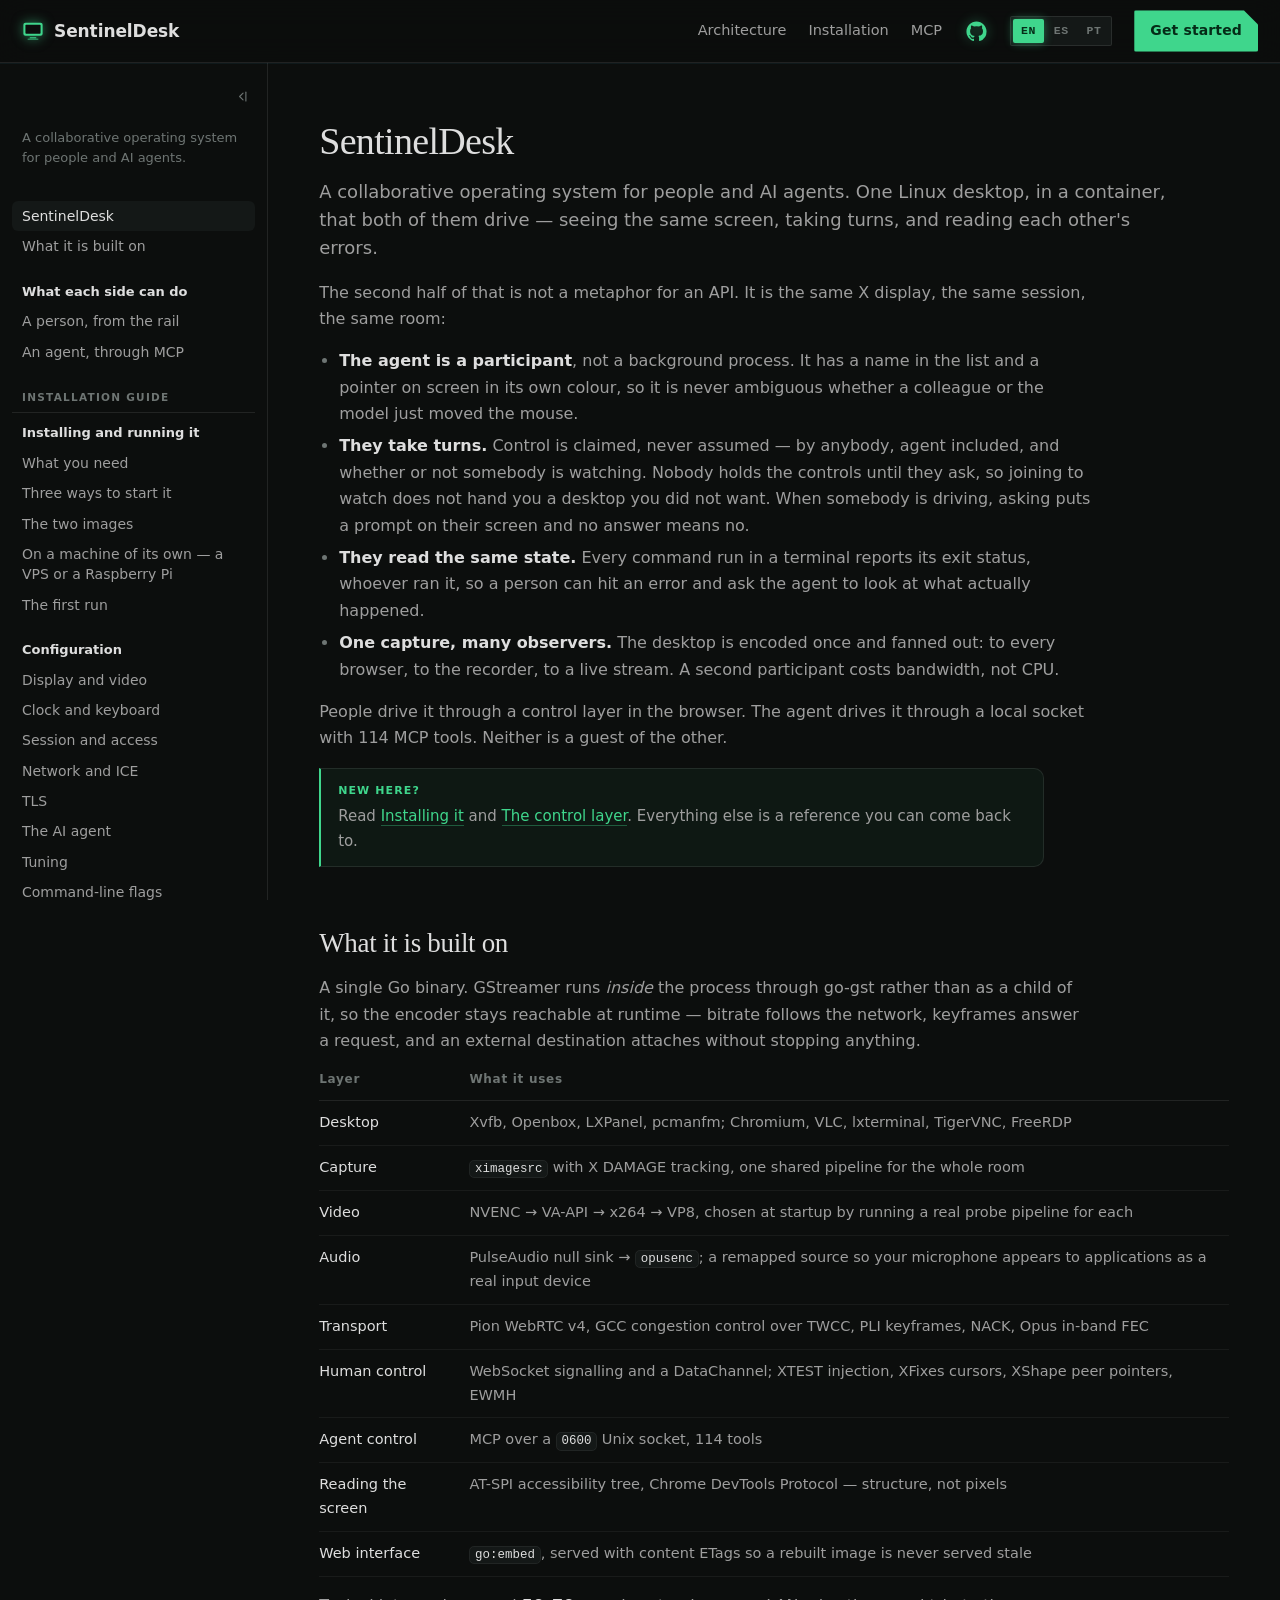
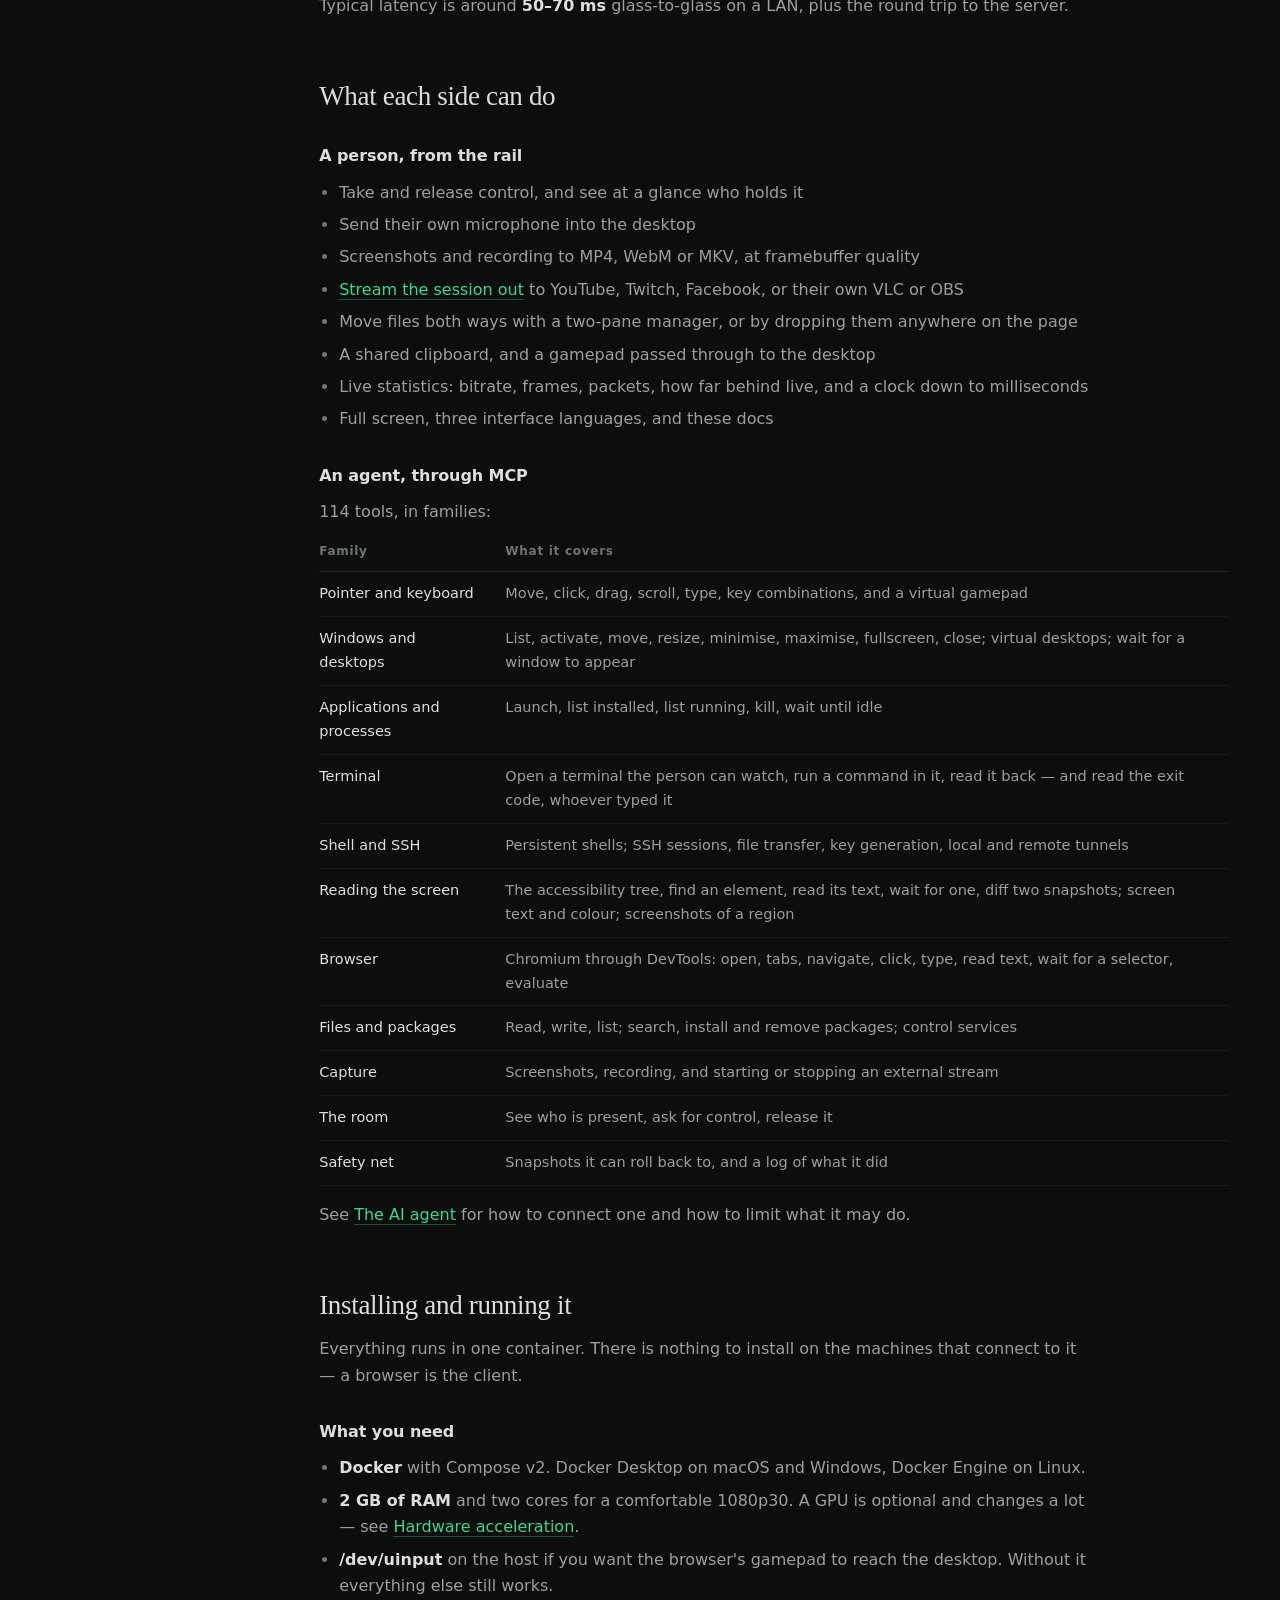
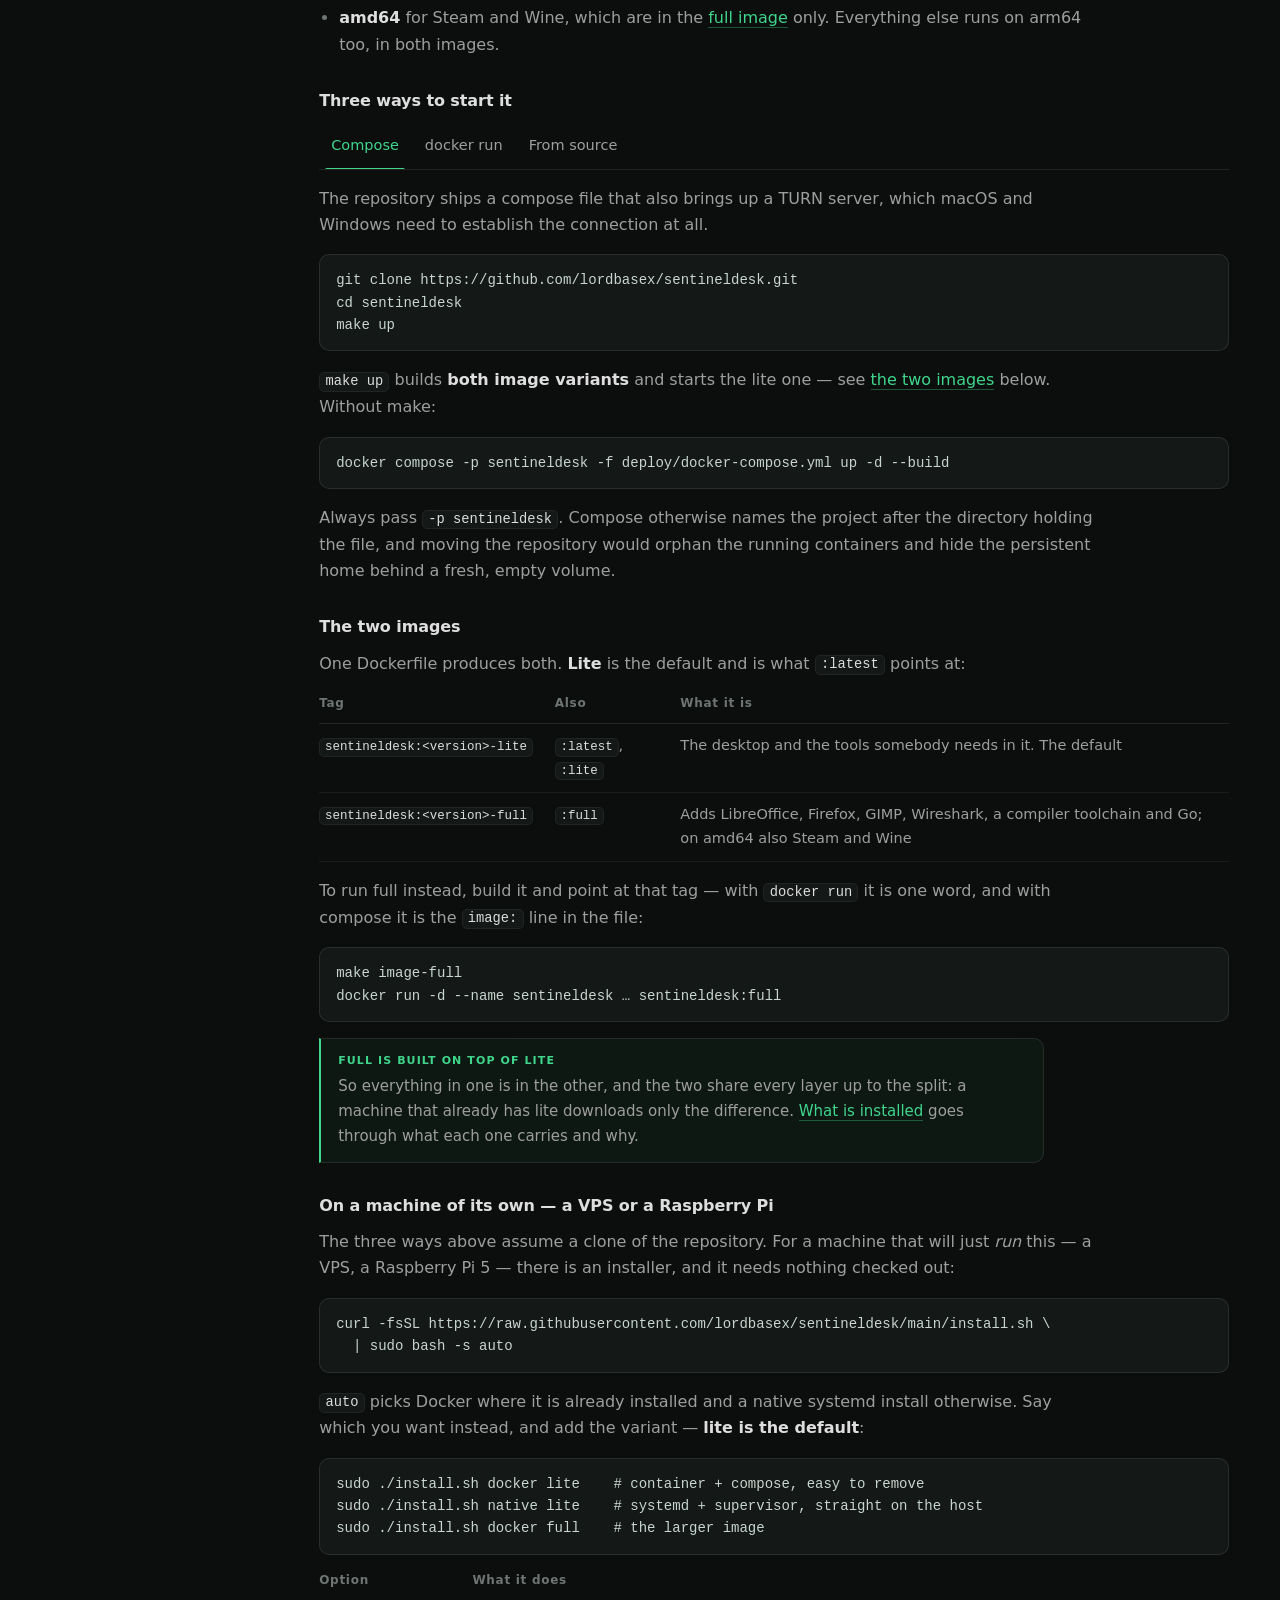
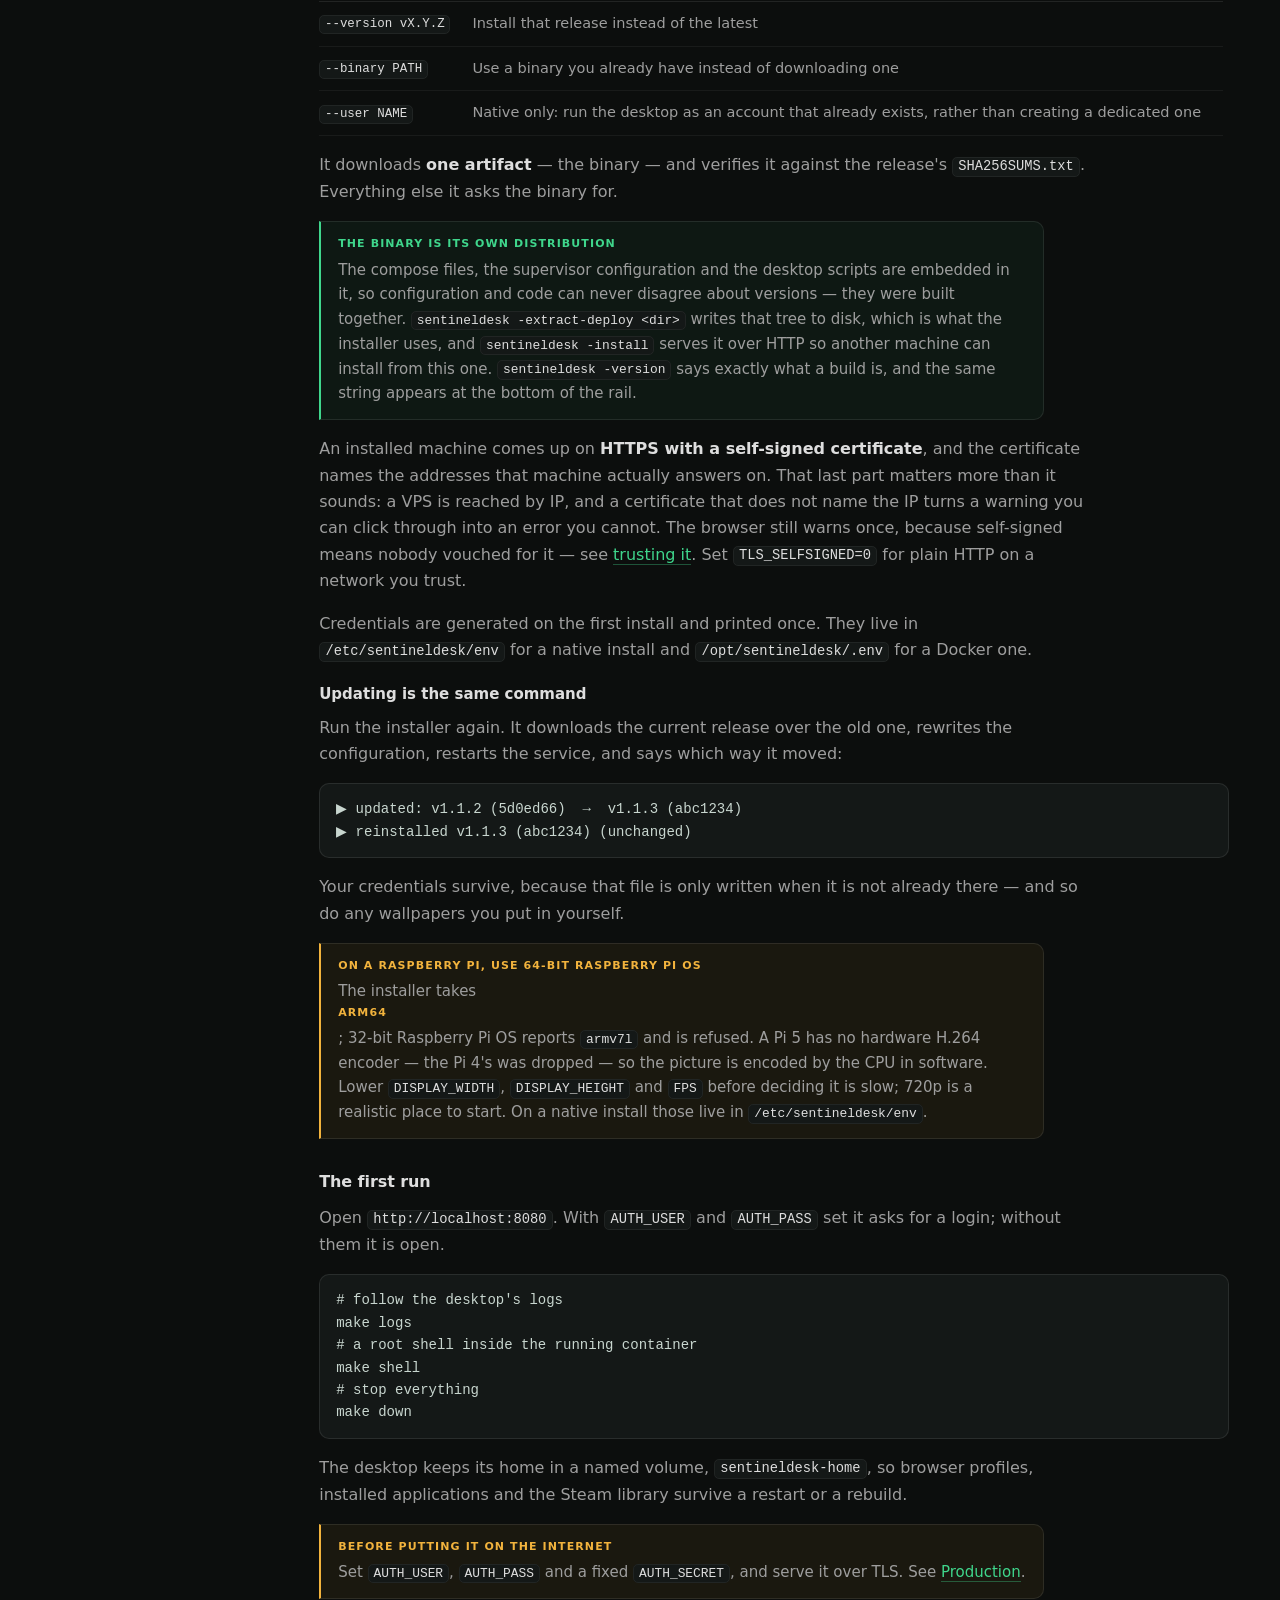
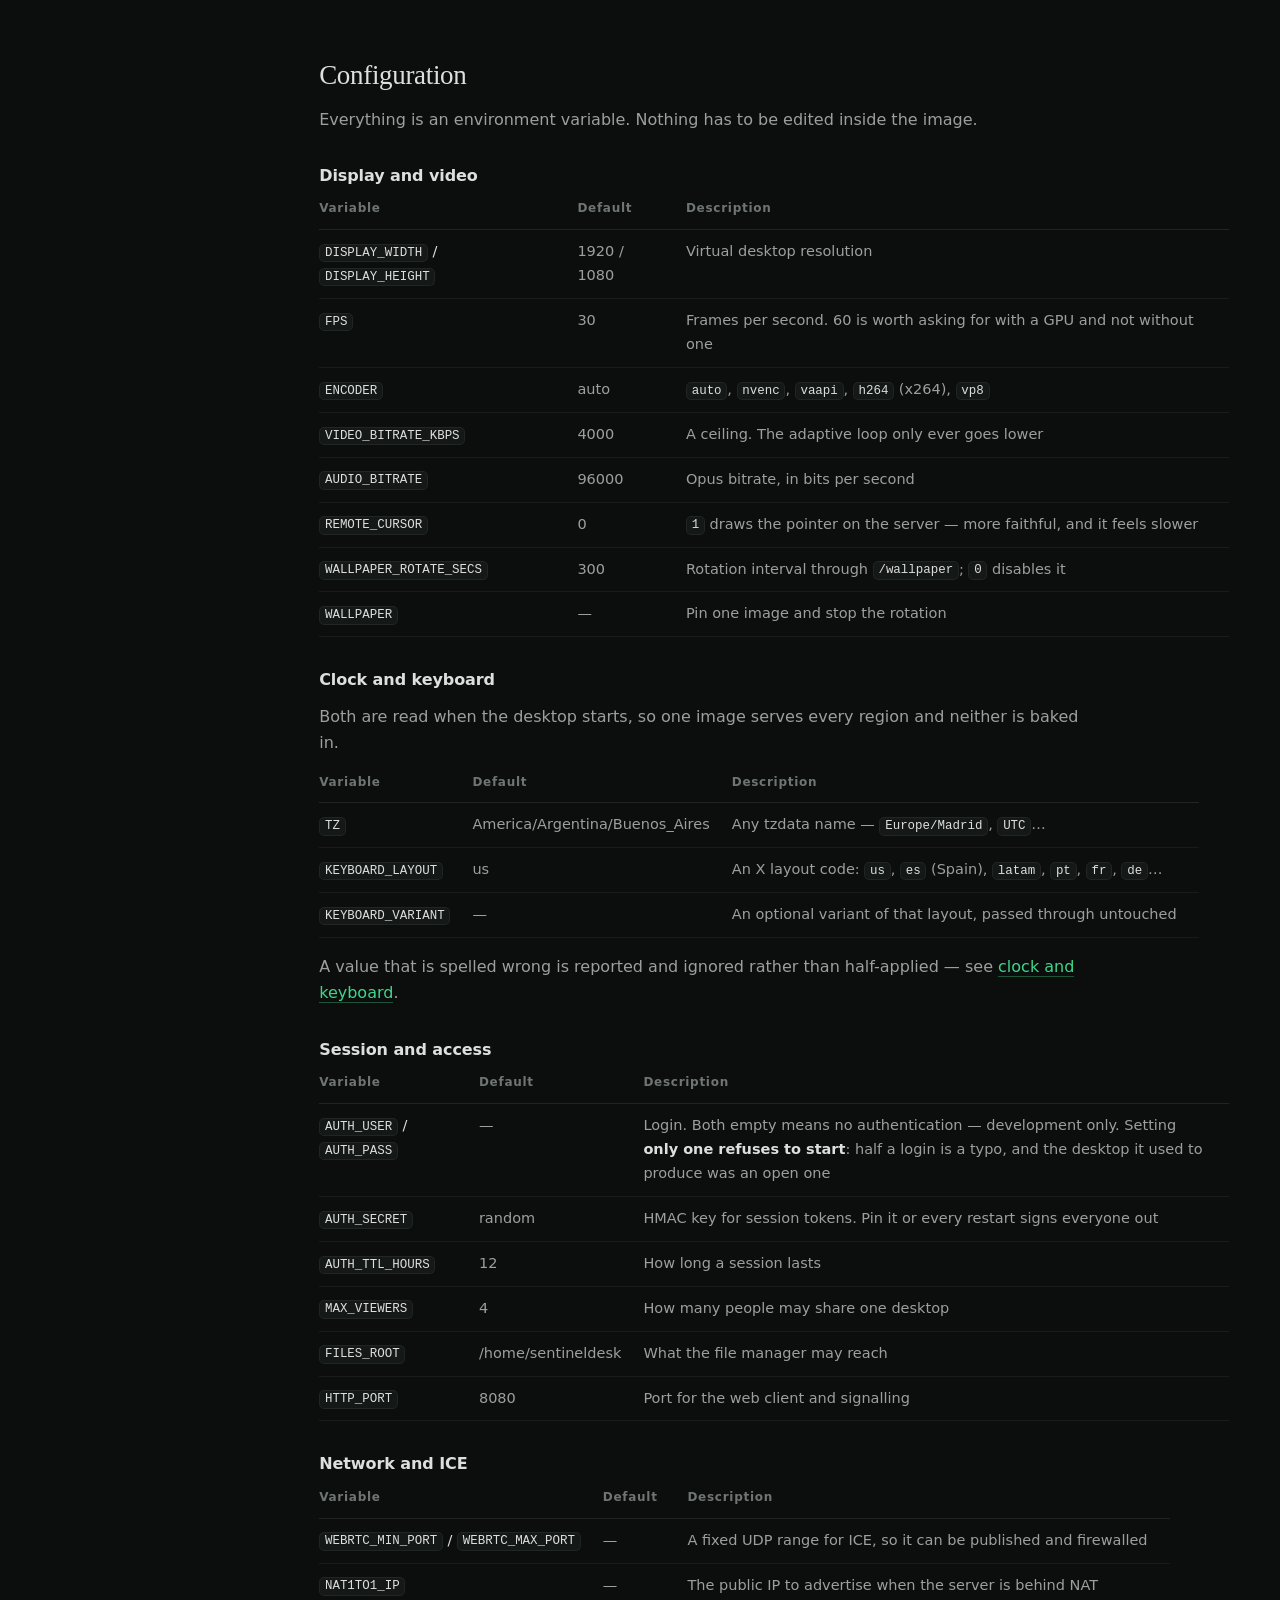
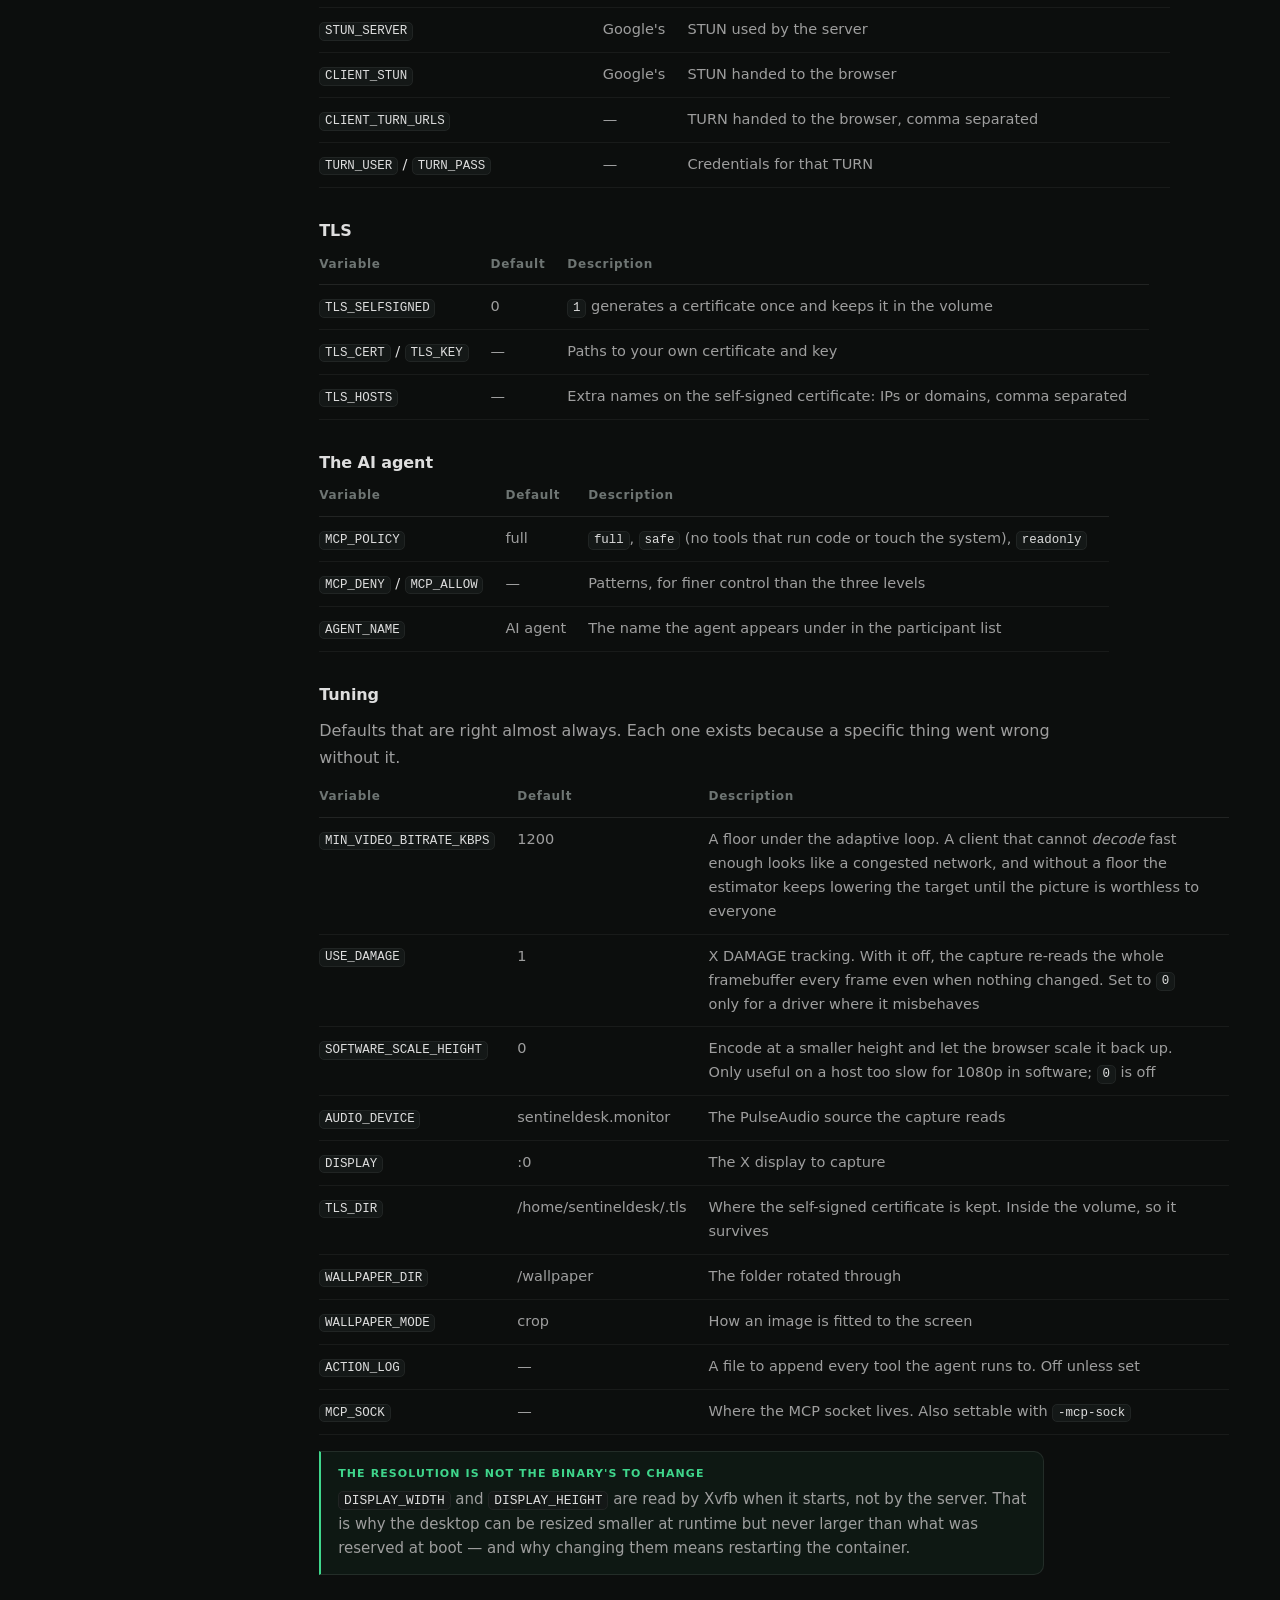
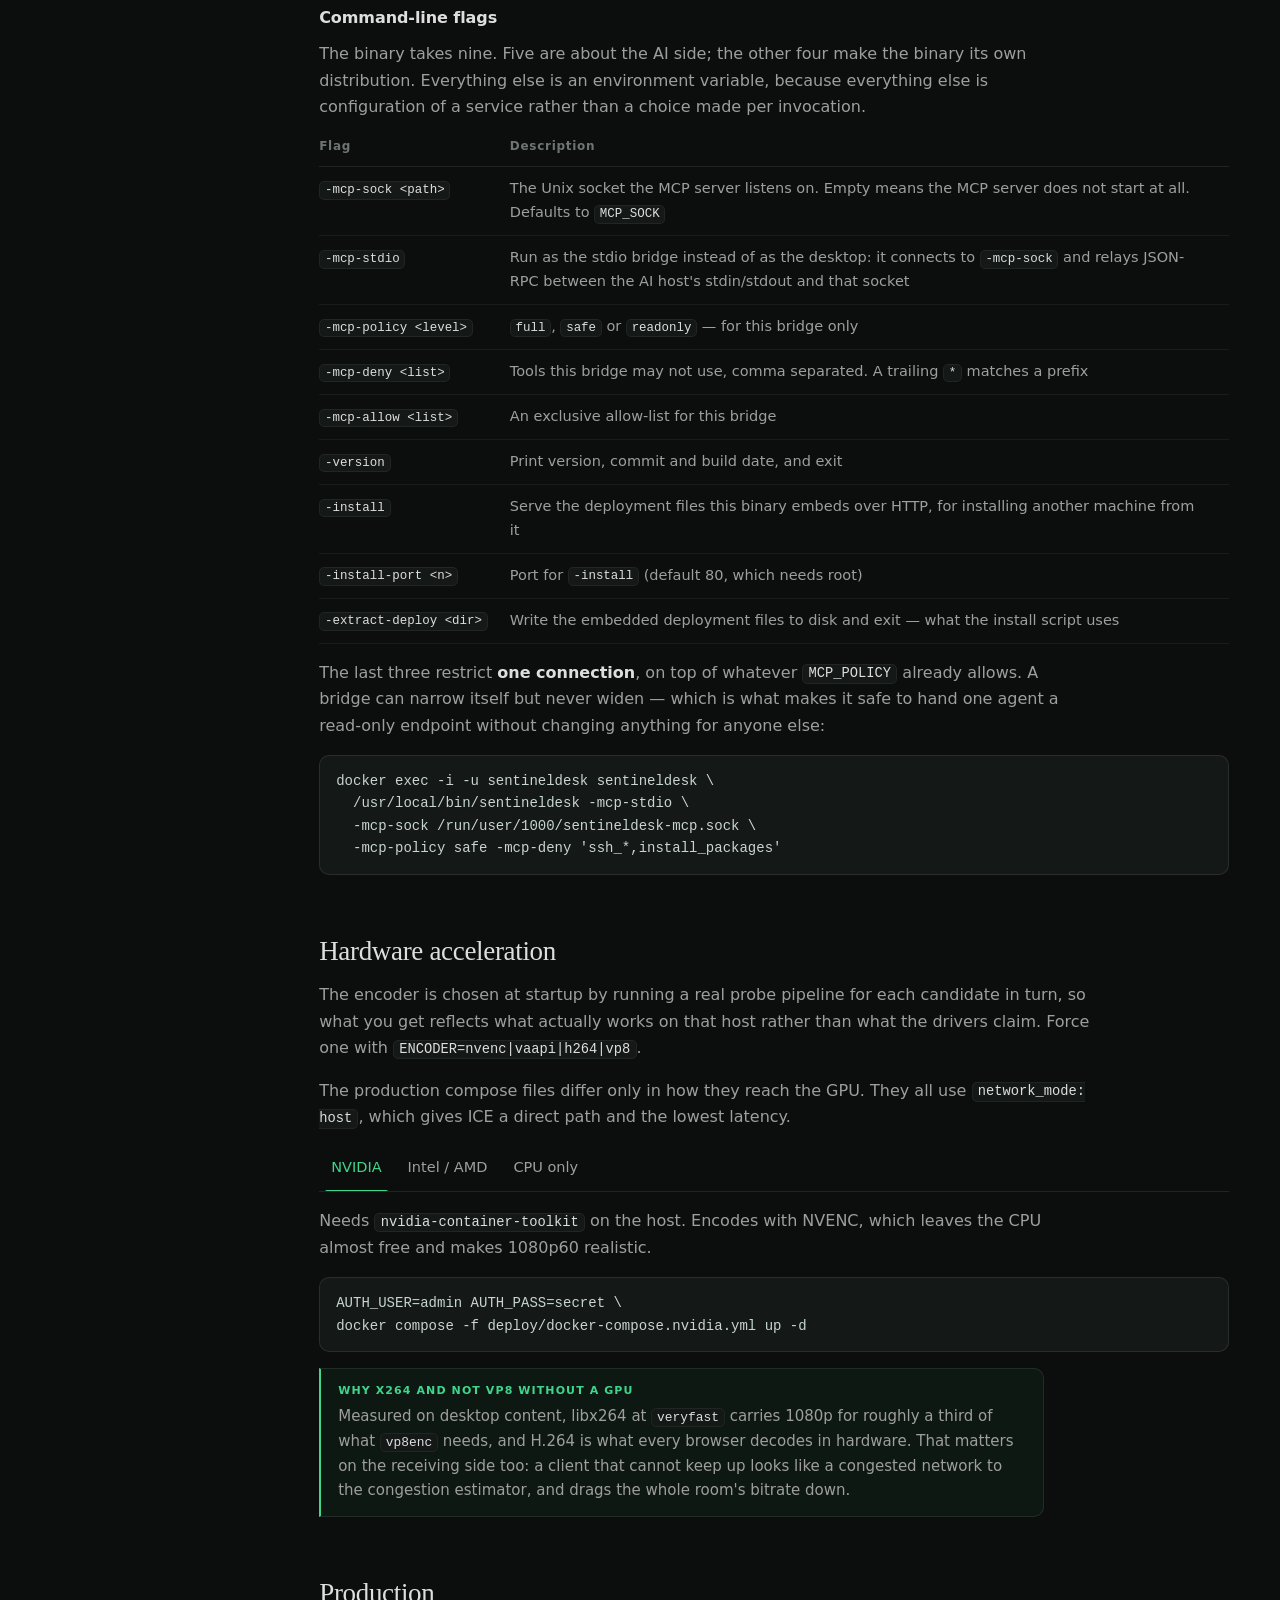
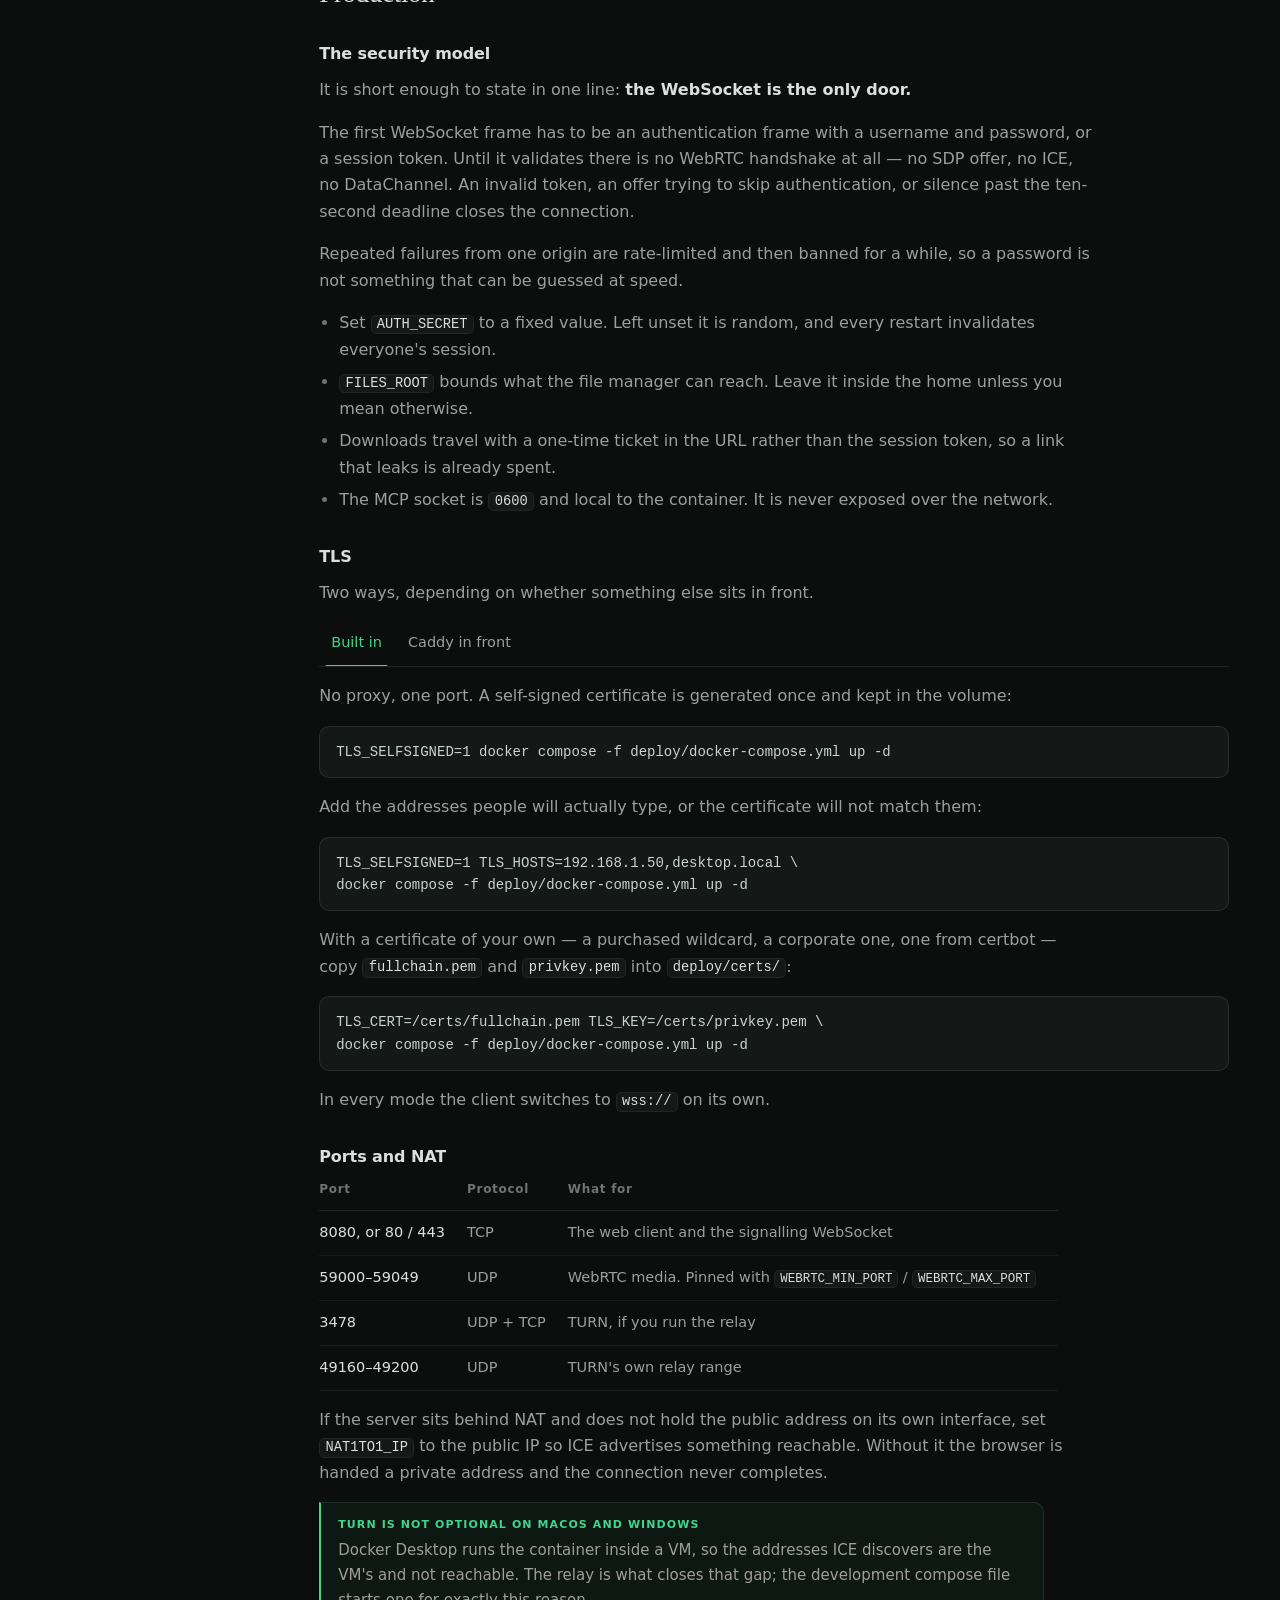
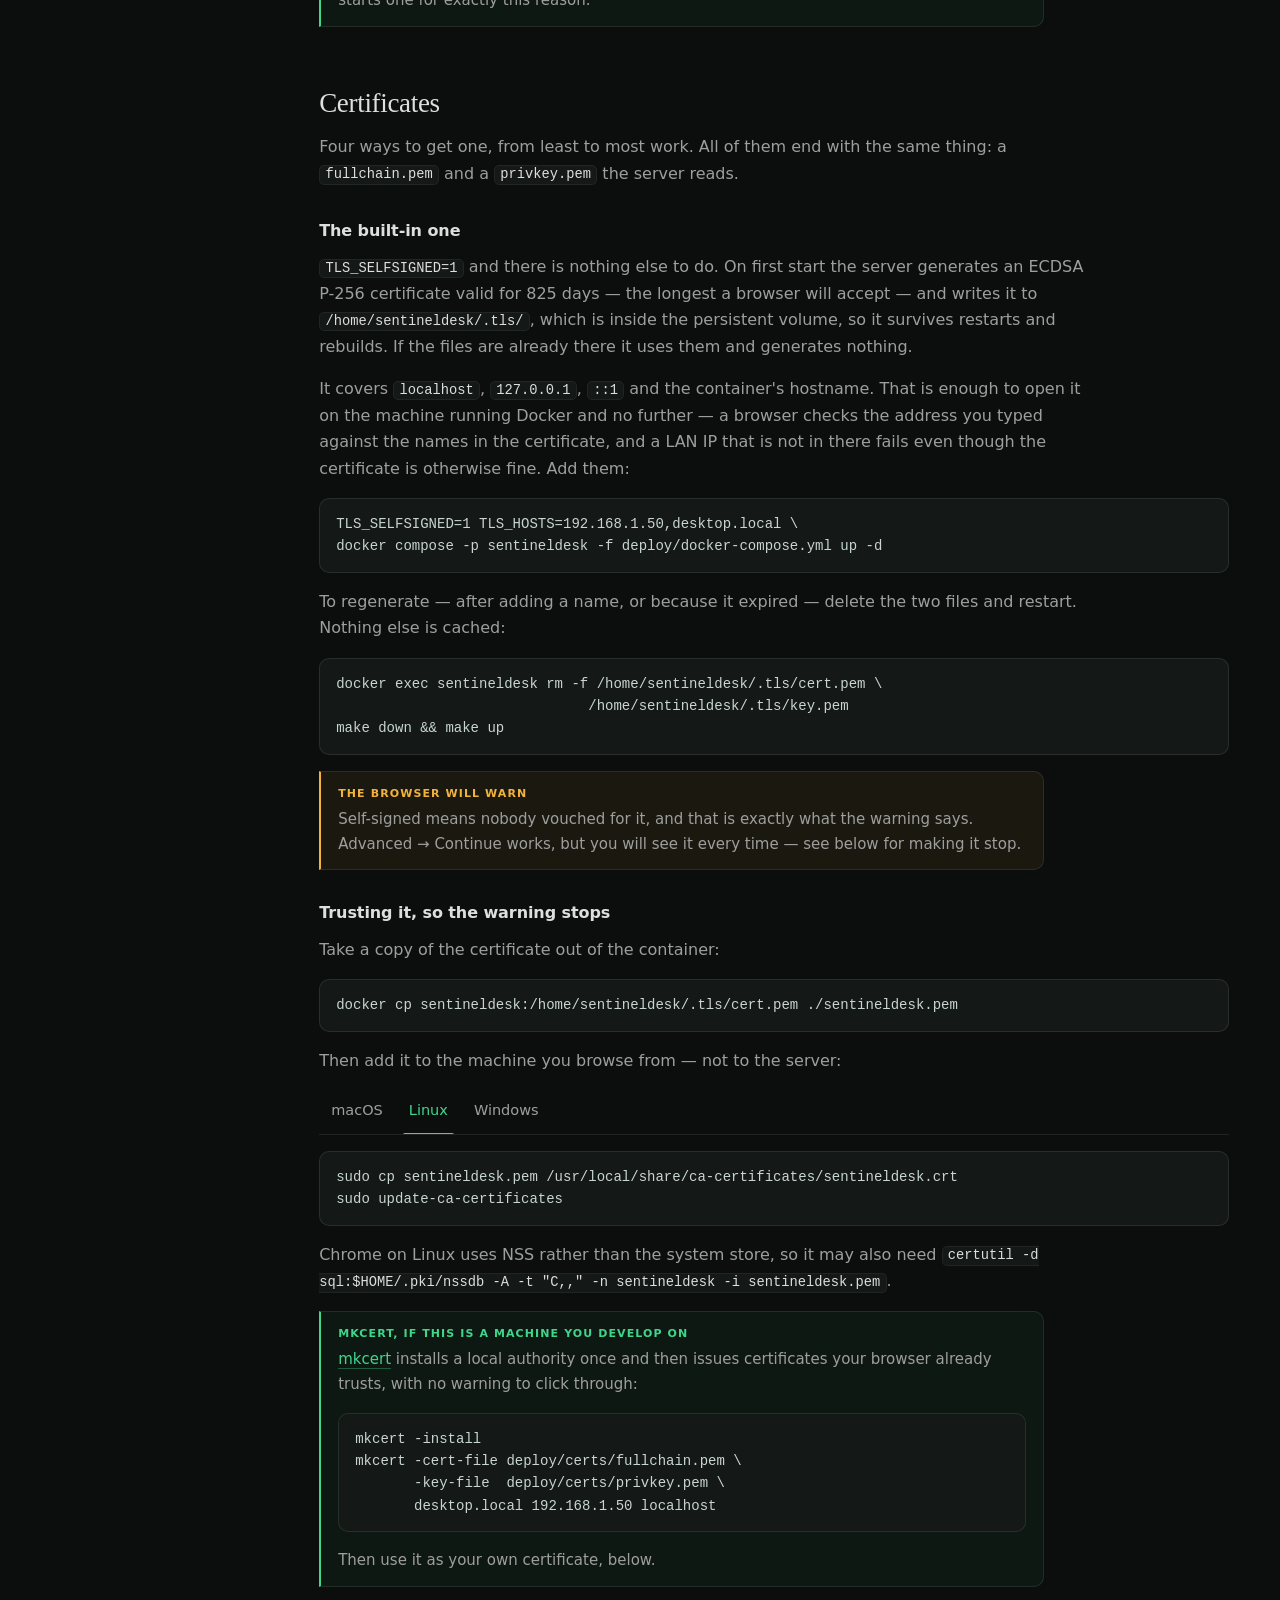
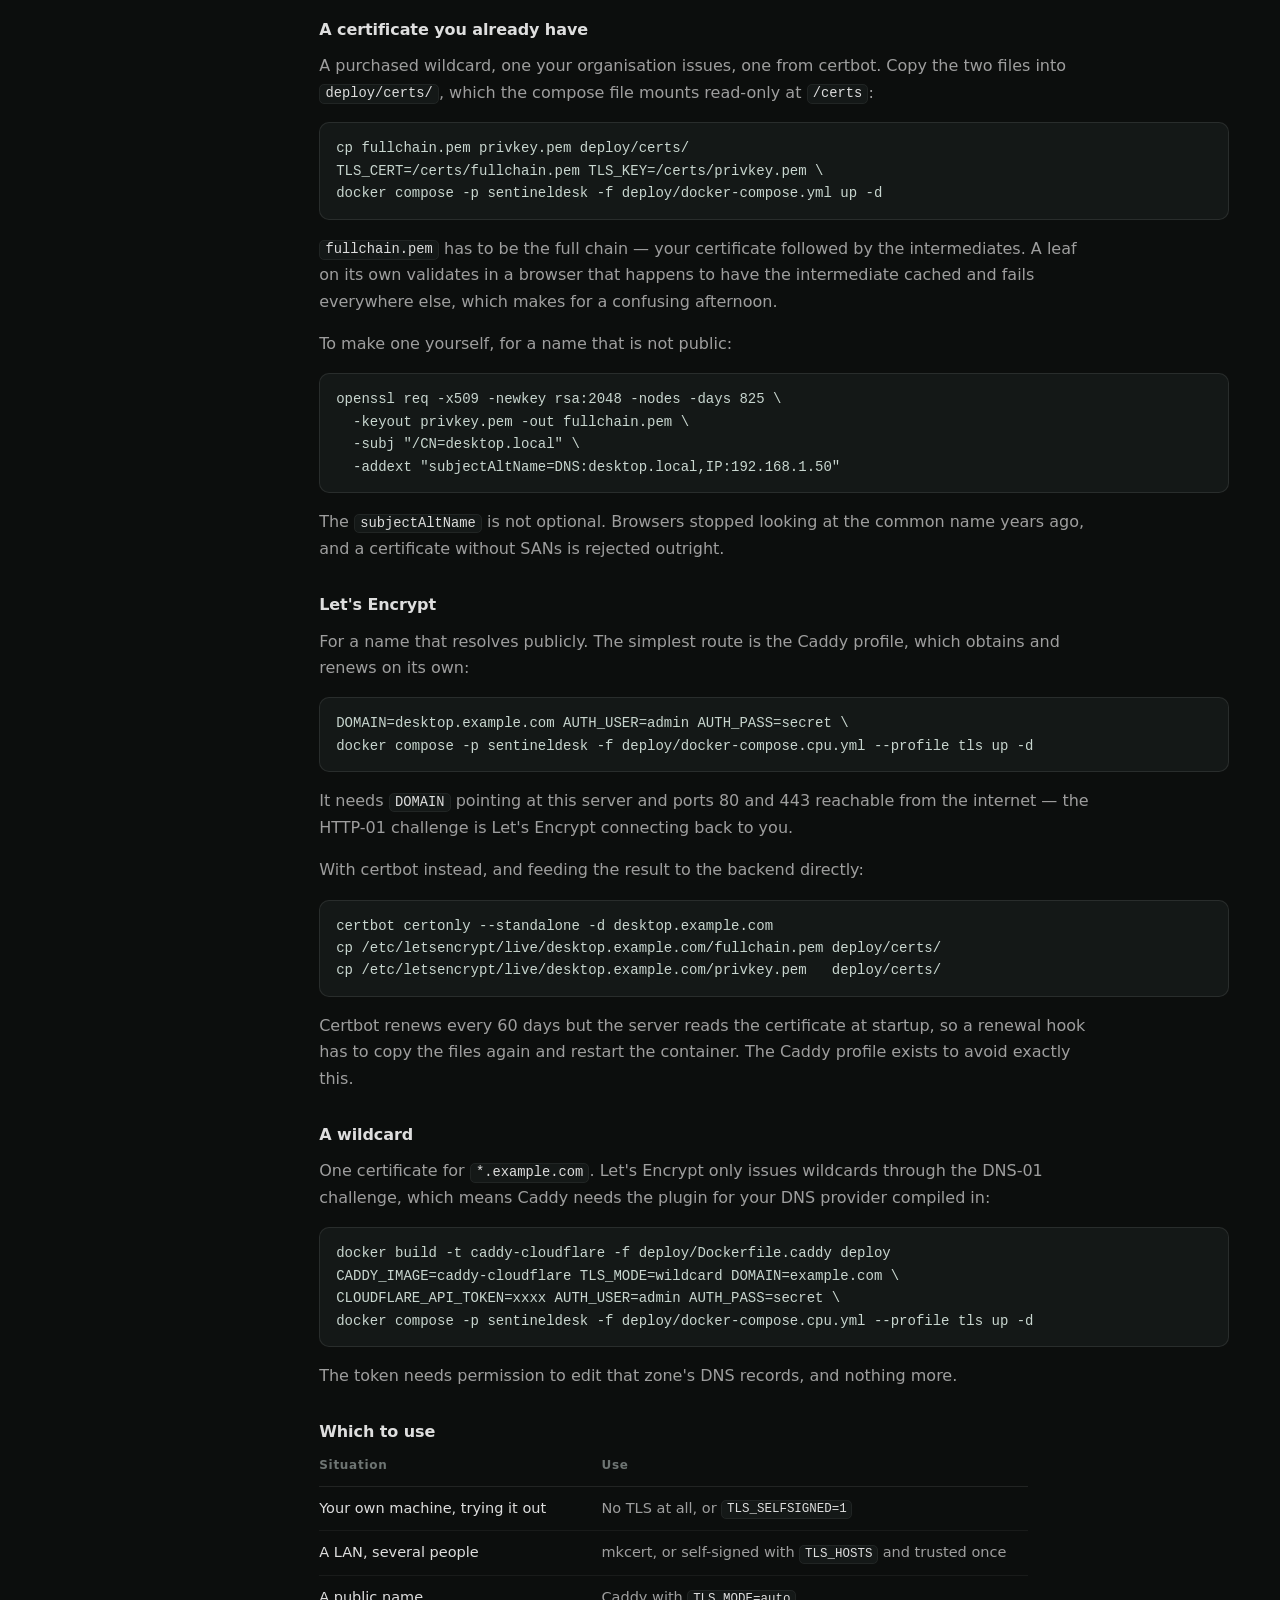
==== commit 9718fa28: "docs: installation lives in the guide now, in one place The site had two accounts of how to install " ====
--- a/docs/guide/index.html
+++ b/docs/guide/index.html
@@ -61,14 +61,14 @@
       </a>
       <nav aria-label="Main">
         <a id="nav-arch" href="../arquitectura.html">Architecture</a>
-        <a id="nav-install" href="../instalacion.html">Installation</a>
+        <a id="nav-install" href="index.html#install">Installation</a>
         <a class="hide-sm" href="https://github.com/lordbasex/sentineldesk/blob/main/docs/mcp.md">MCP</a>
         <a class="ghub" href="https://github.com/lordbasex/sentineldesk"
            aria-label="GitHub" title="GitHub">
           <svg viewBox="0 0 24 24" aria-hidden="true"><path d="M12 .5C5.73.5.5 5.73.5 12c0 5.08 3.29 9.39 7.86 10.91.58.11.79-.25.79-.56 0-.27-.01-1.01-.02-1.99-3.2.7-3.87-1.54-3.87-1.54-.53-1.34-1.29-1.69-1.29-1.69-1.05-.72.08-.71.08-.71 1.16.08 1.77 1.19 1.77 1.19 1.03 1.77 2.7 1.26 3.36.96.11-.75.4-1.26.73-1.55-2.55-.29-5.24-1.28-5.24-5.69 0-1.26.45-2.29 1.19-3.1-.12-.29-.52-1.46.11-3.05 0 0 .97-.31 3.18 1.18a11.05 11.05 0 0 1 5.8 0c2.21-1.49 3.18-1.18 3.18-1.18.63 1.59.23 2.76.11 3.05.74.81 1.19 1.84 1.19 3.1 0 4.42-2.7 5.4-5.26 5.68.41.36.78 1.07.78 2.16 0 1.56-.01 2.82-.01 3.2 0 .31.21.68.8.56A11.51 11.51 0 0 0 23.5 12C23.5 5.73 18.27.5 12 .5z"/></svg>
         </a>
         <div class="langs" id="langs" role="group" aria-label="Language"></div>
-        <a id="nav-start" class="btn btn-primary btn-sm" href="../instalacion.html">Get started</a>
+        <a id="nav-start" class="btn btn-primary btn-sm" href="index.html#install">Get started</a>
       </nav>
     </div>
   </header>
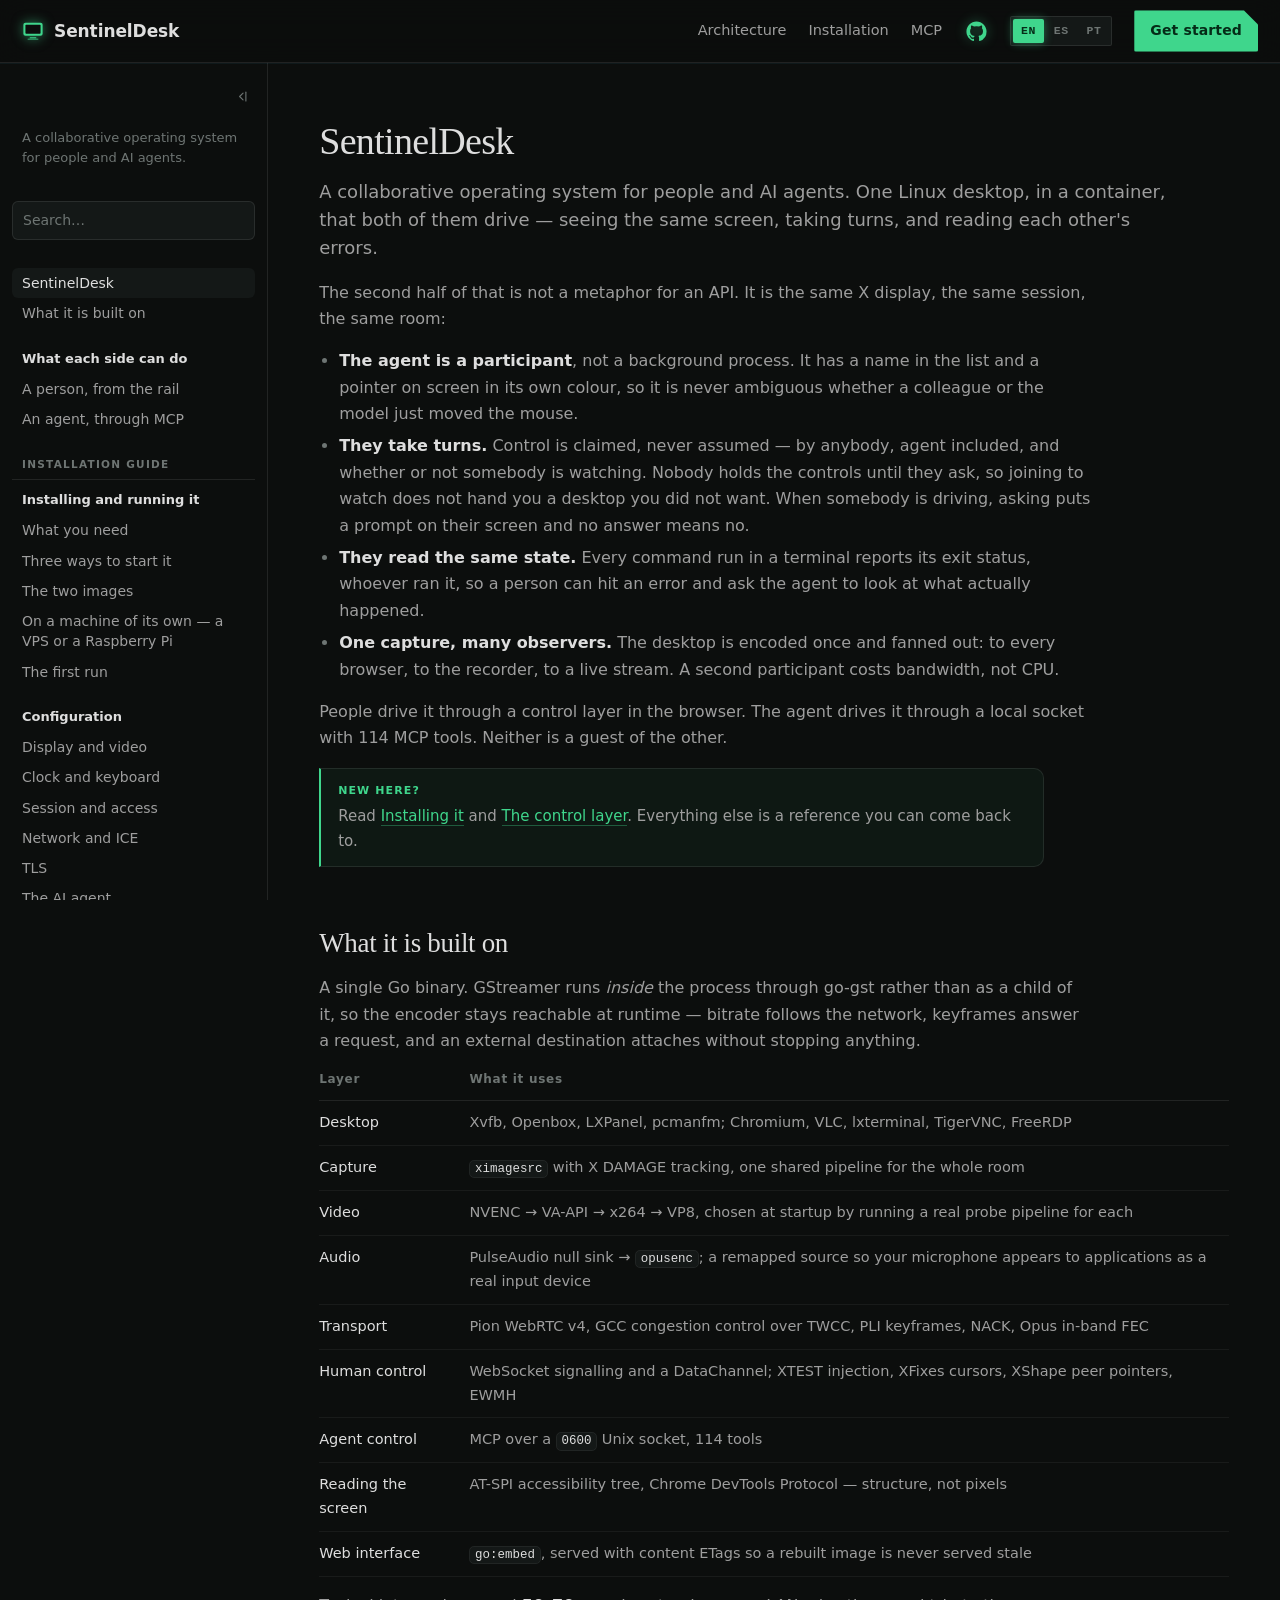
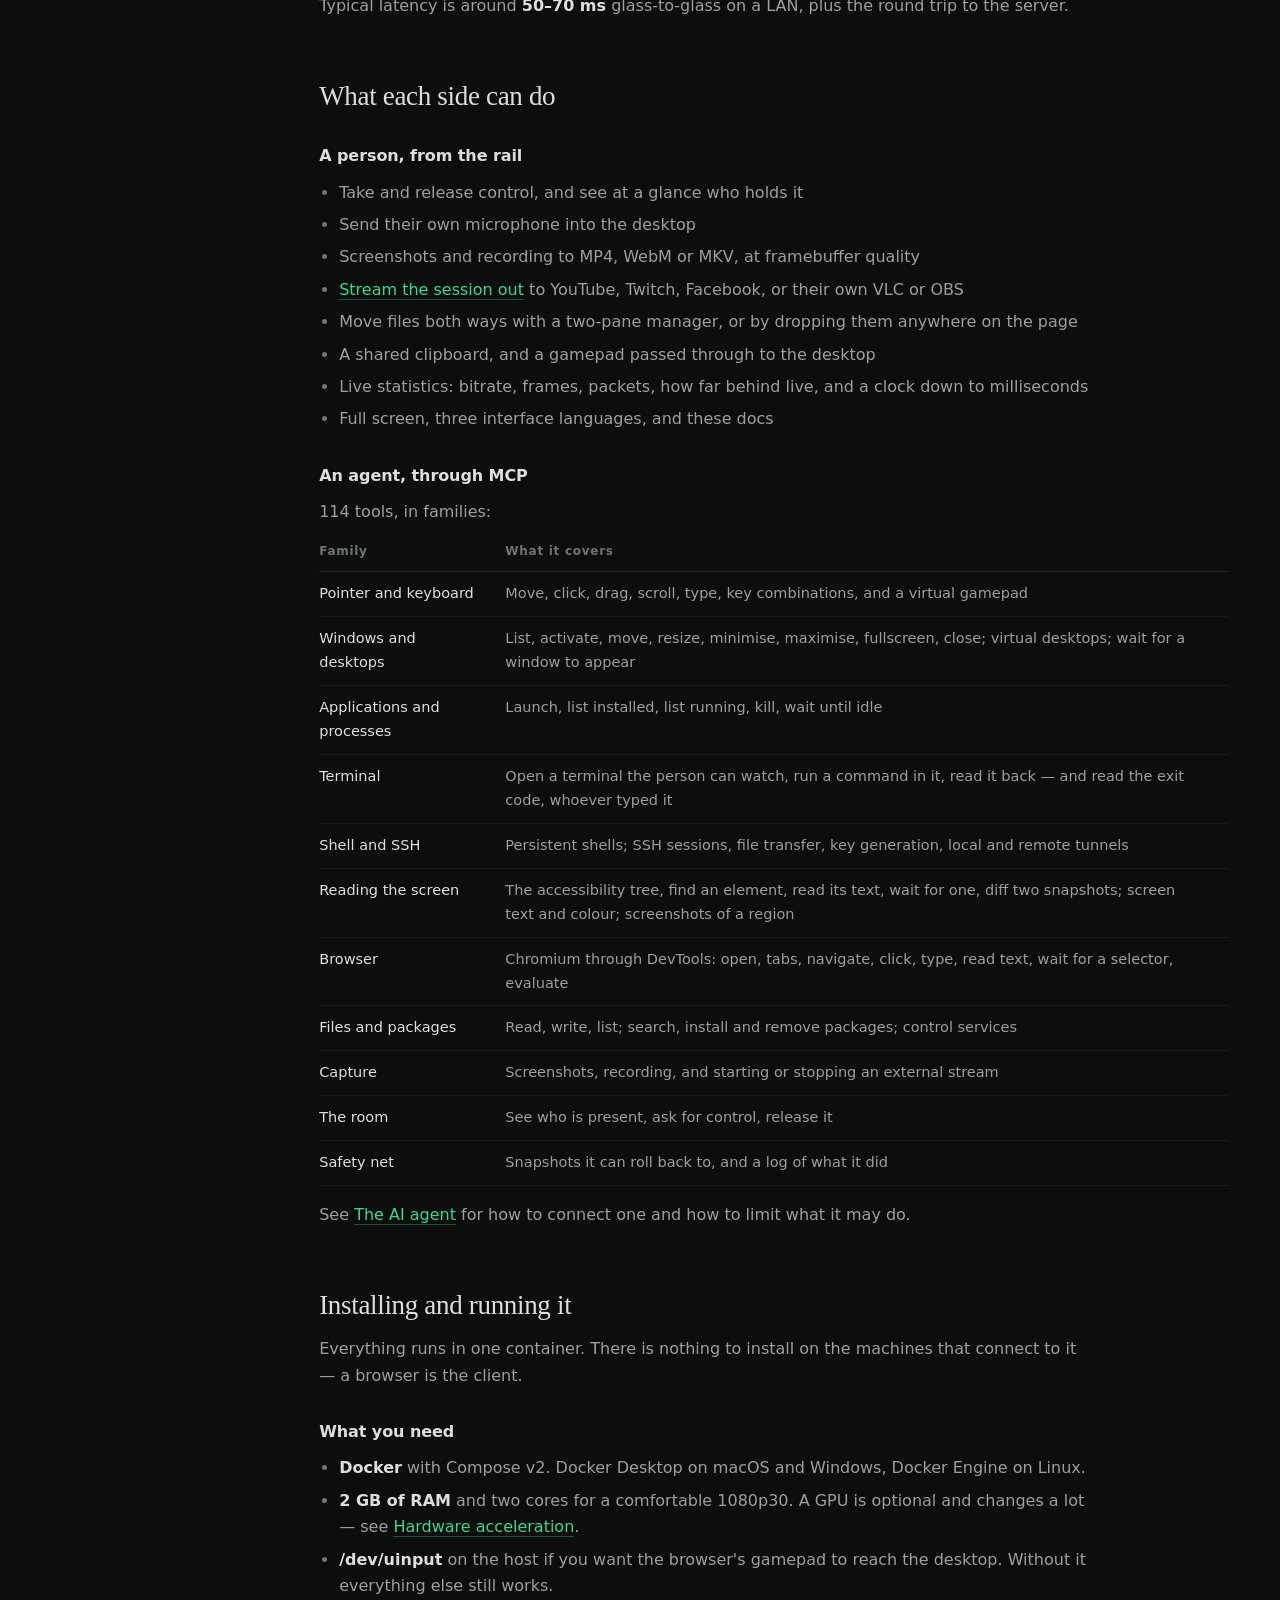
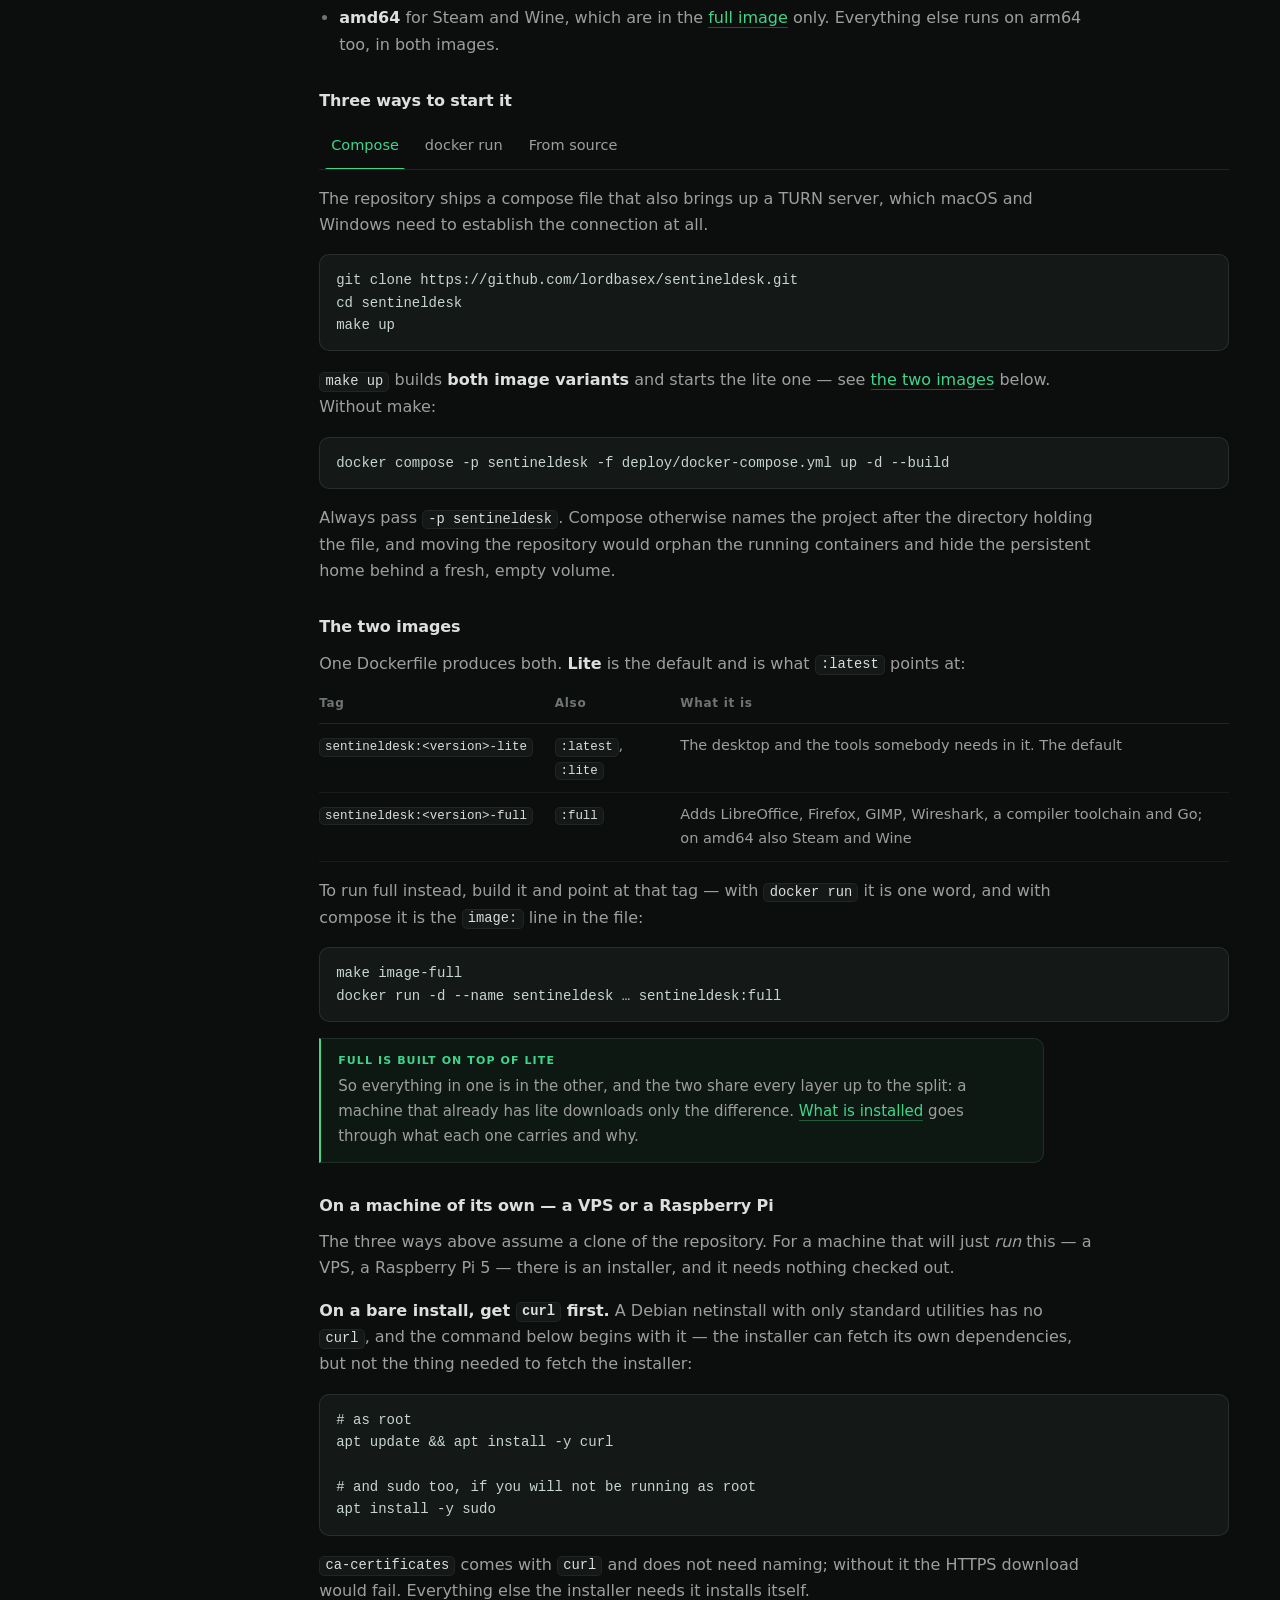
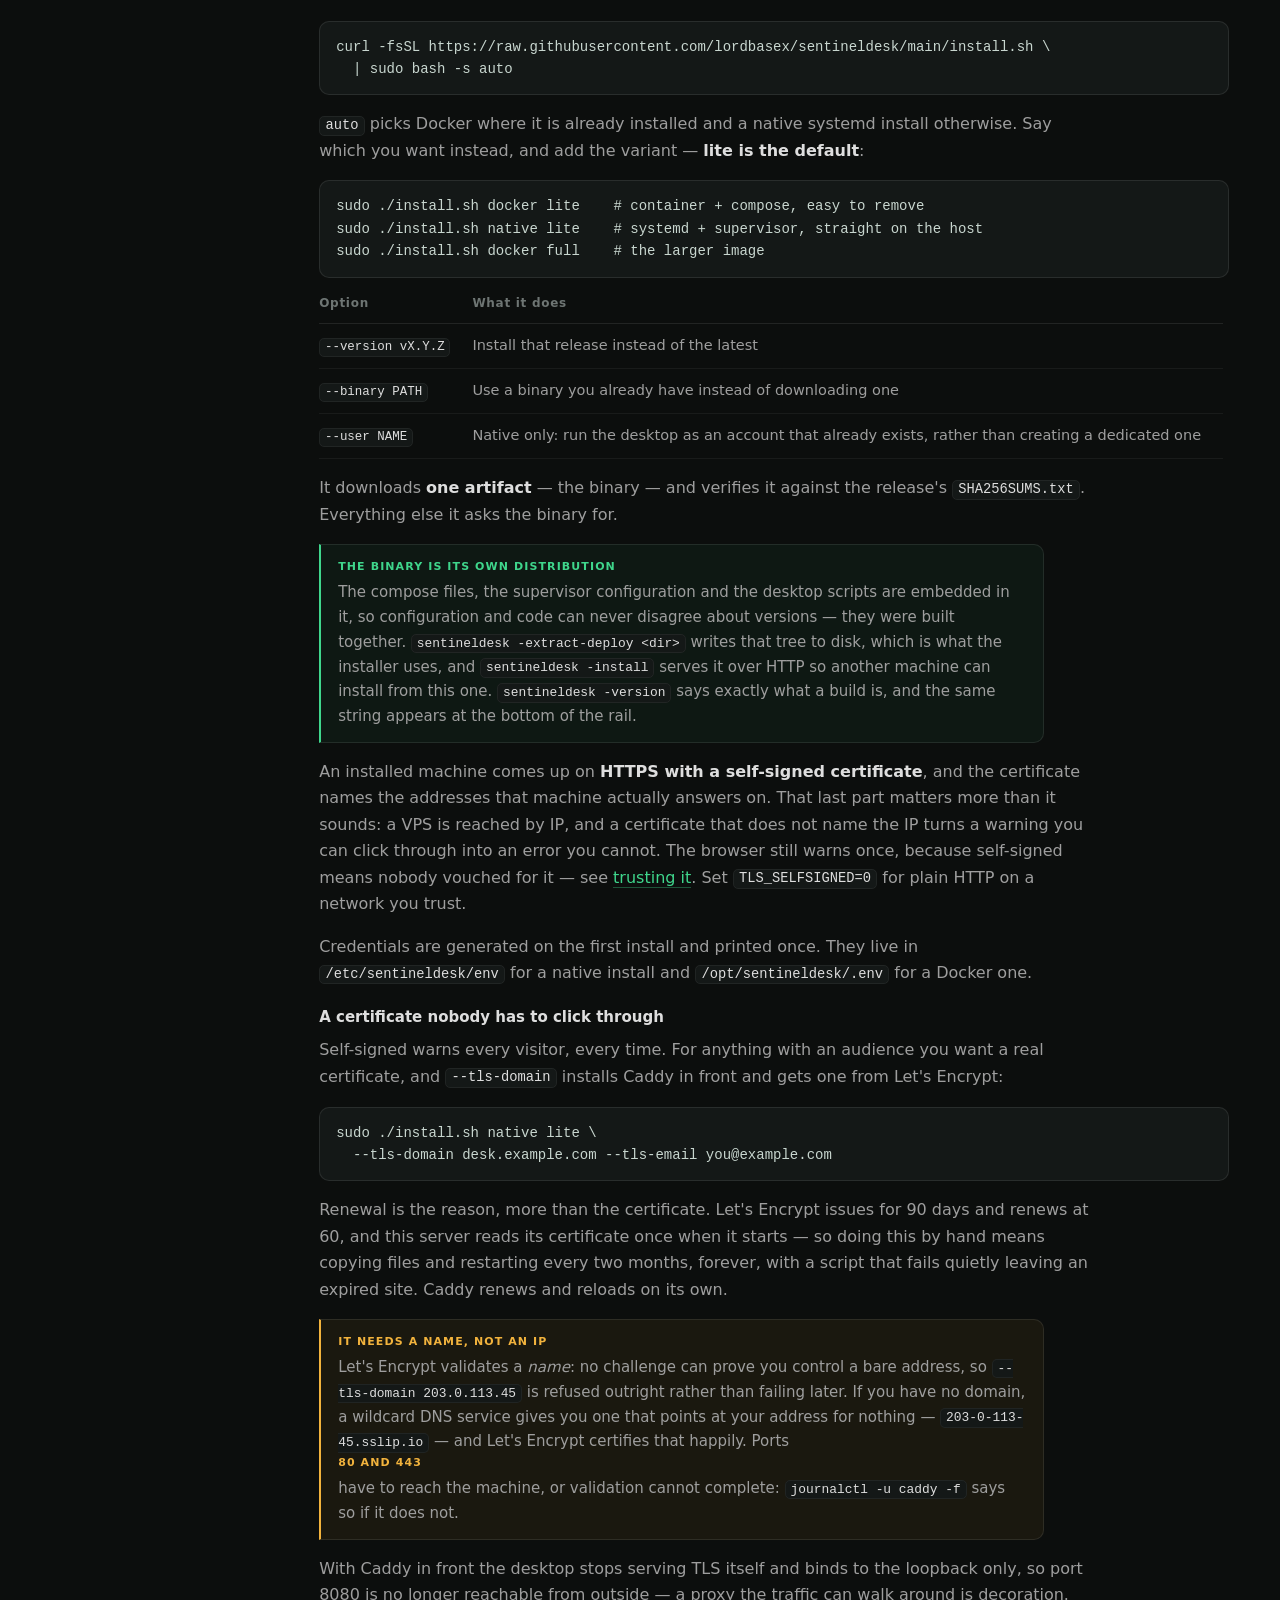
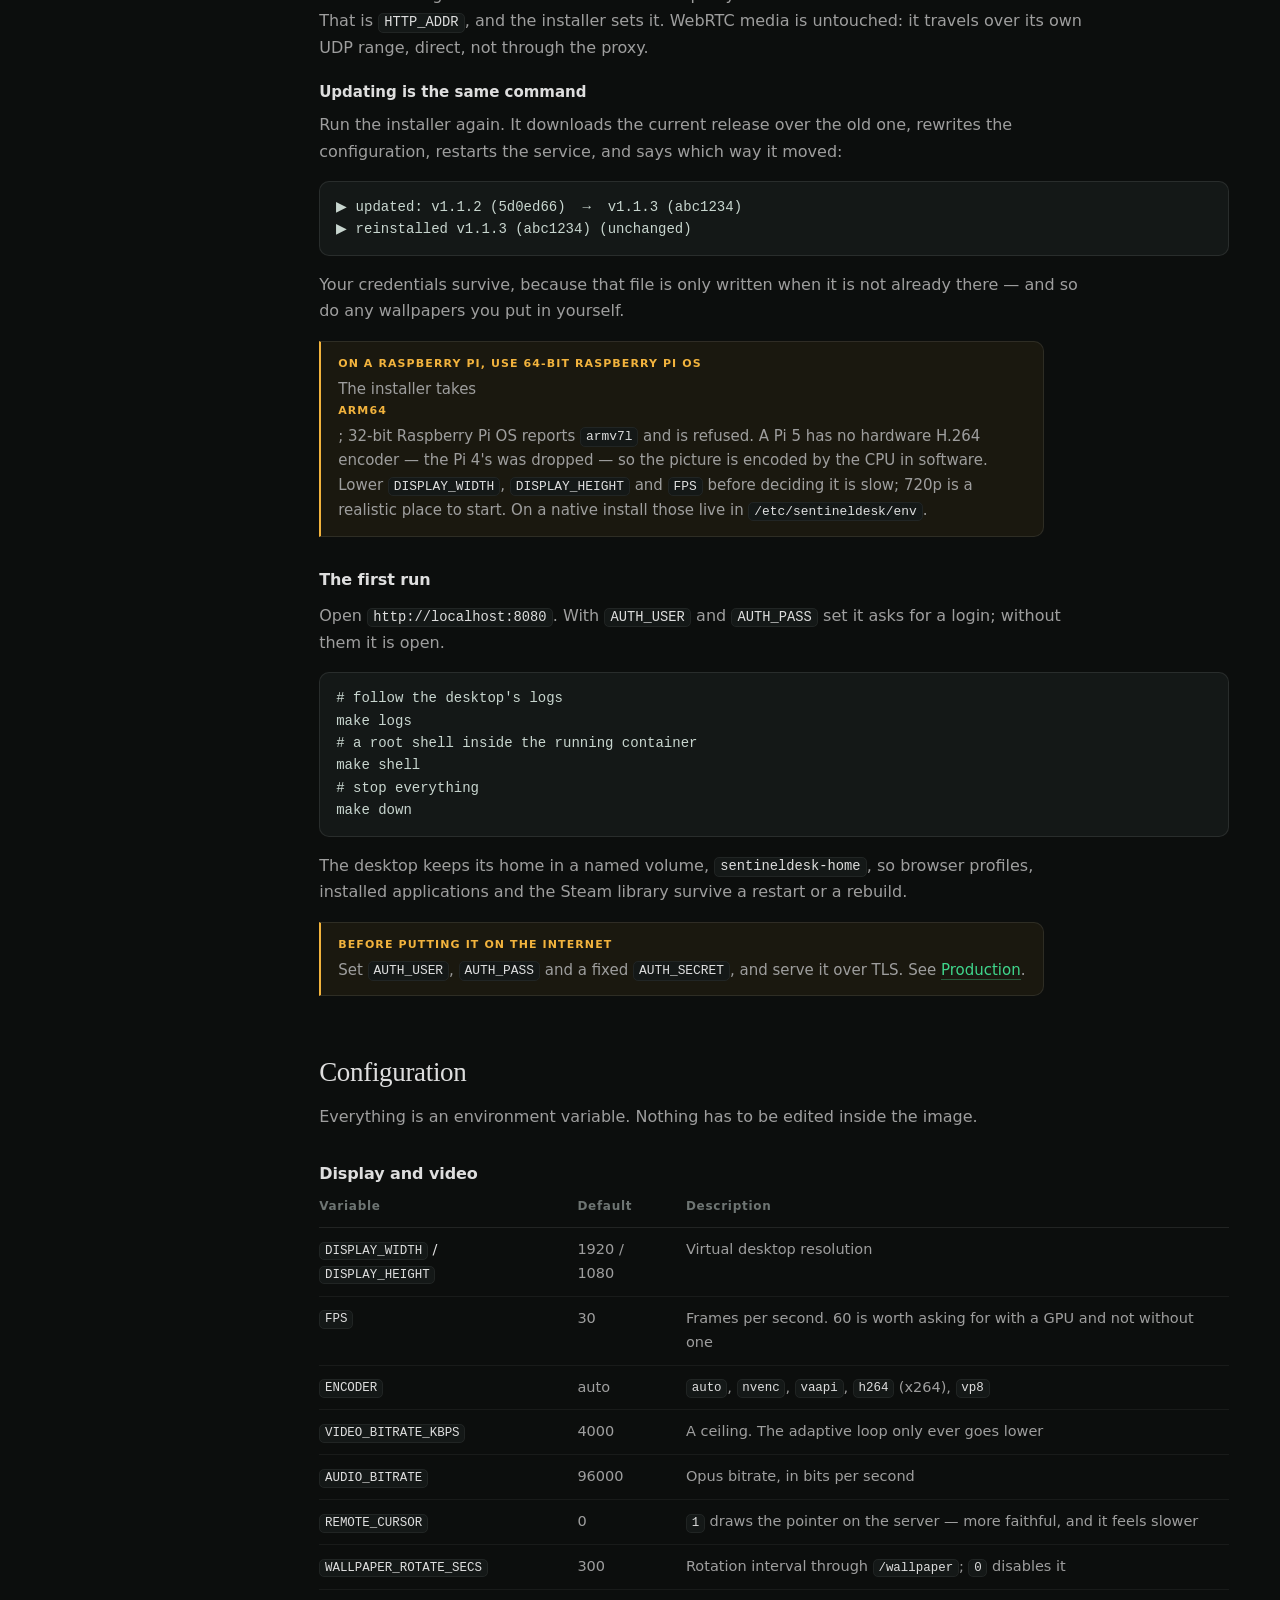
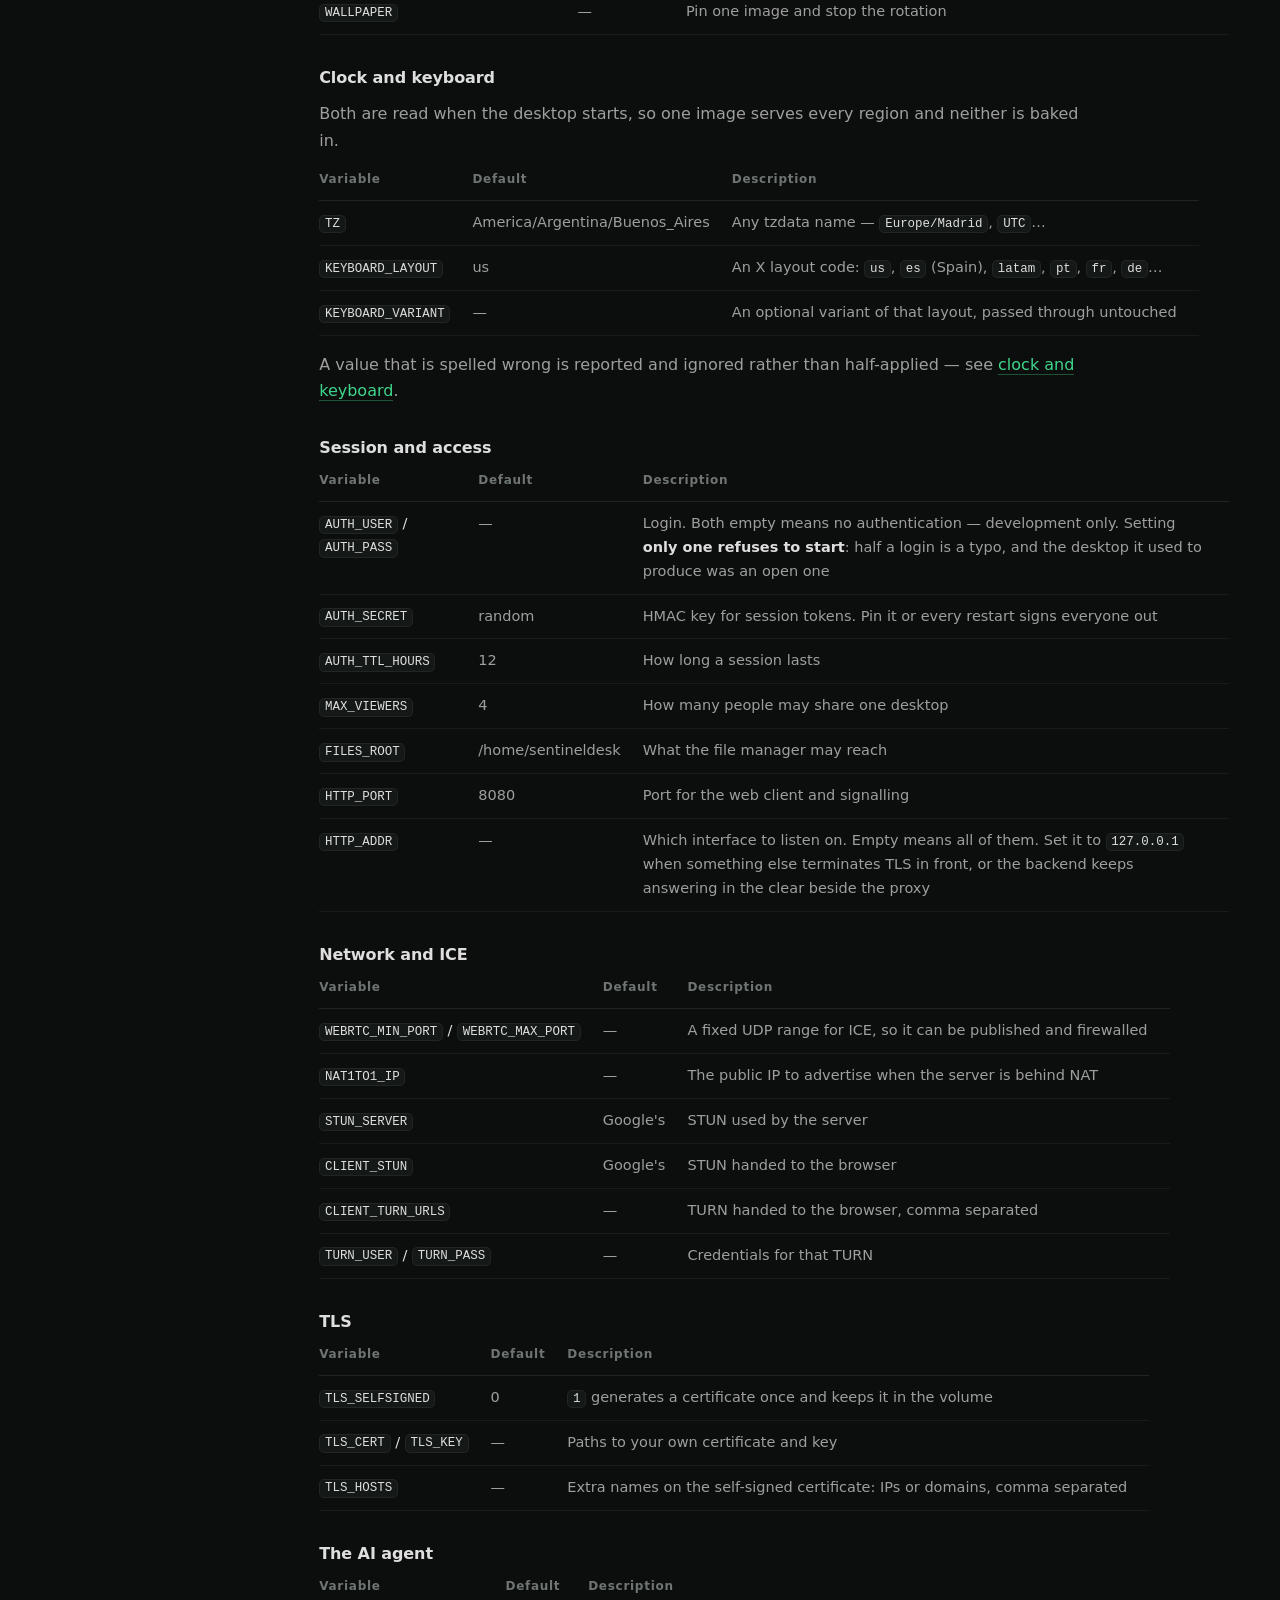
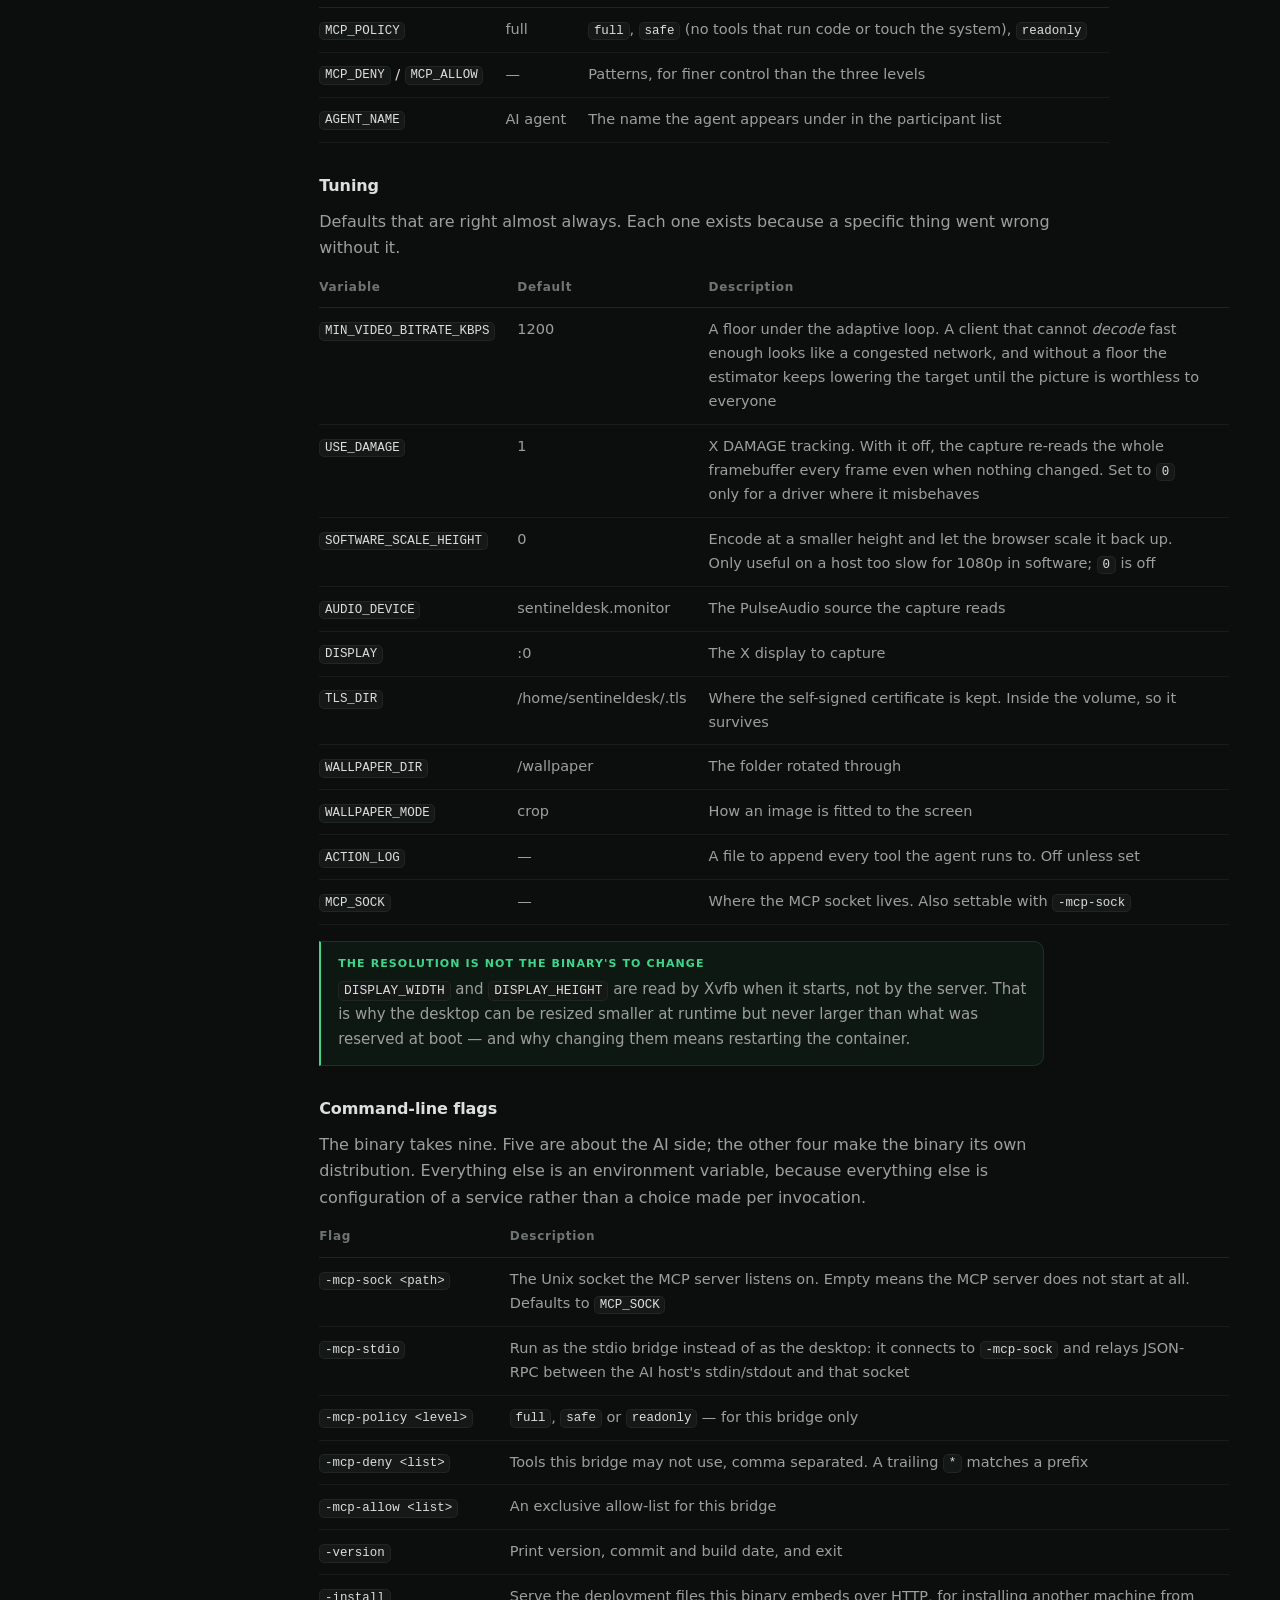
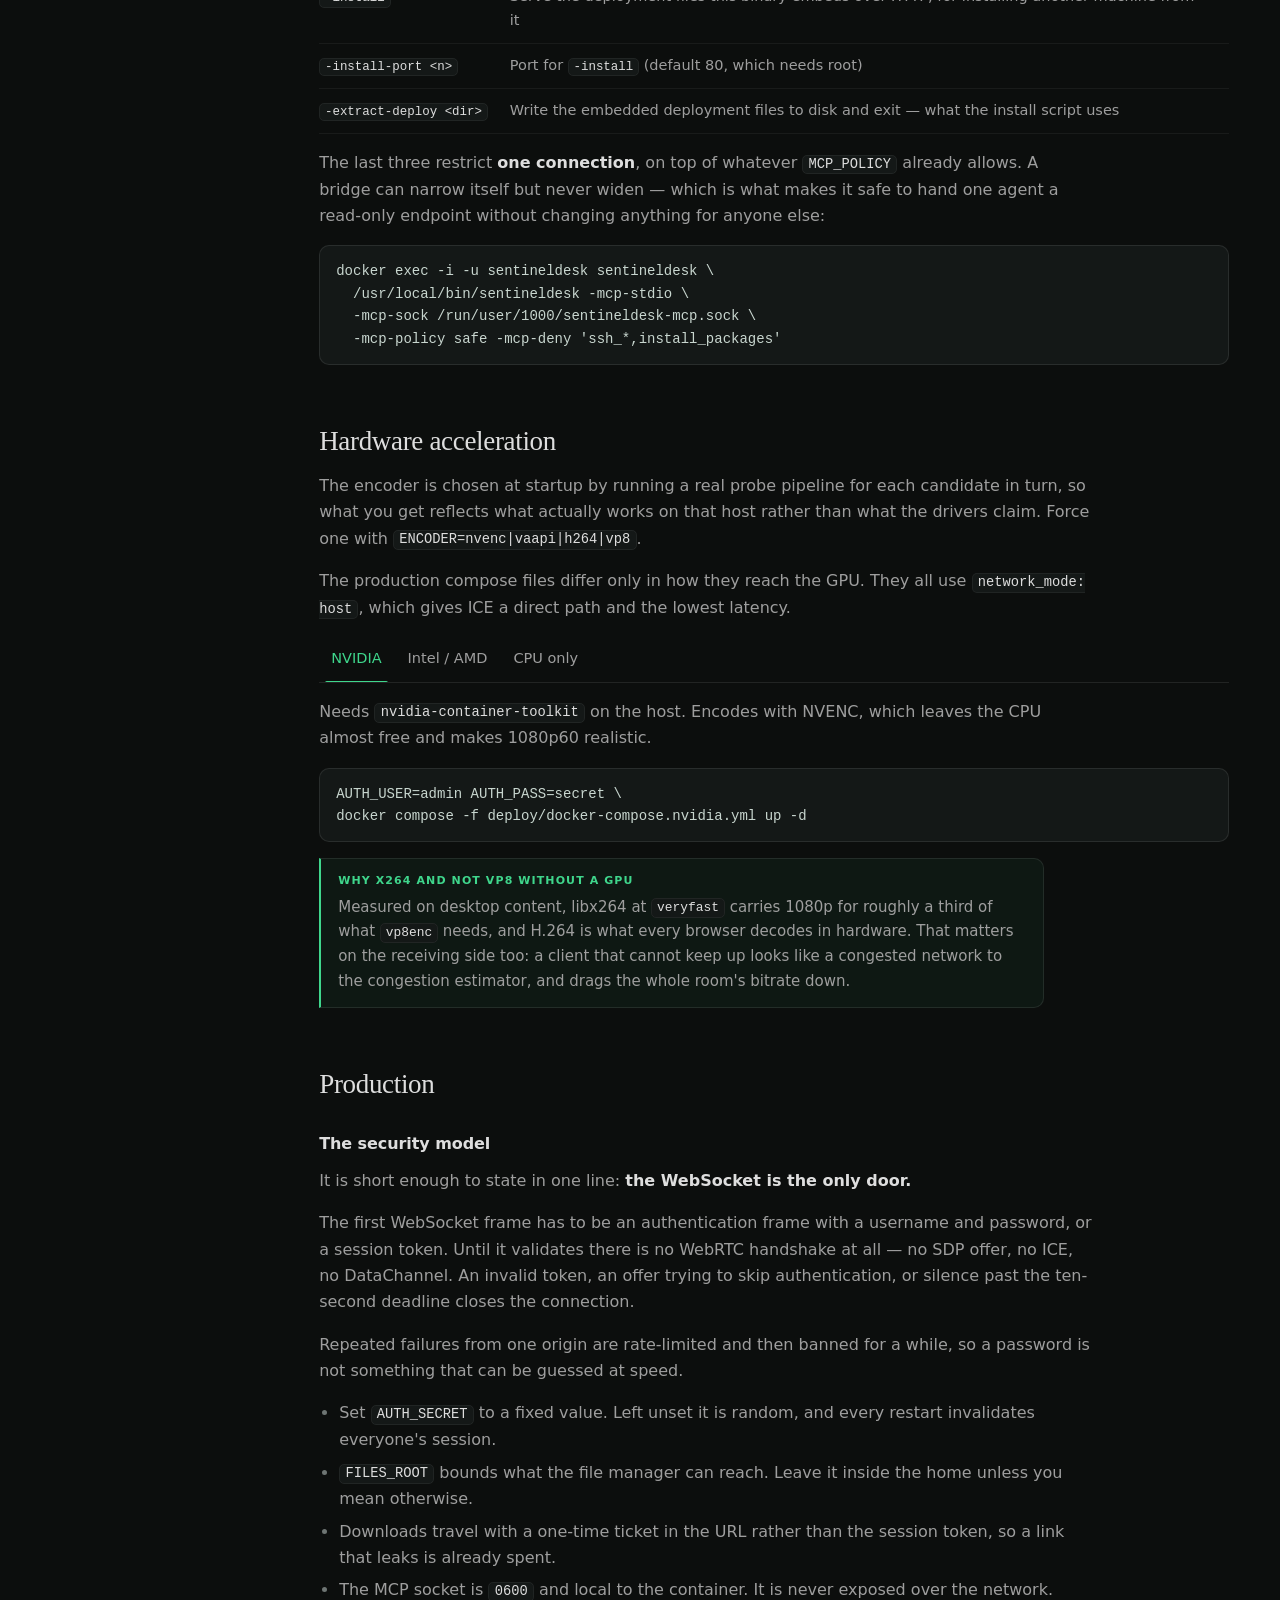
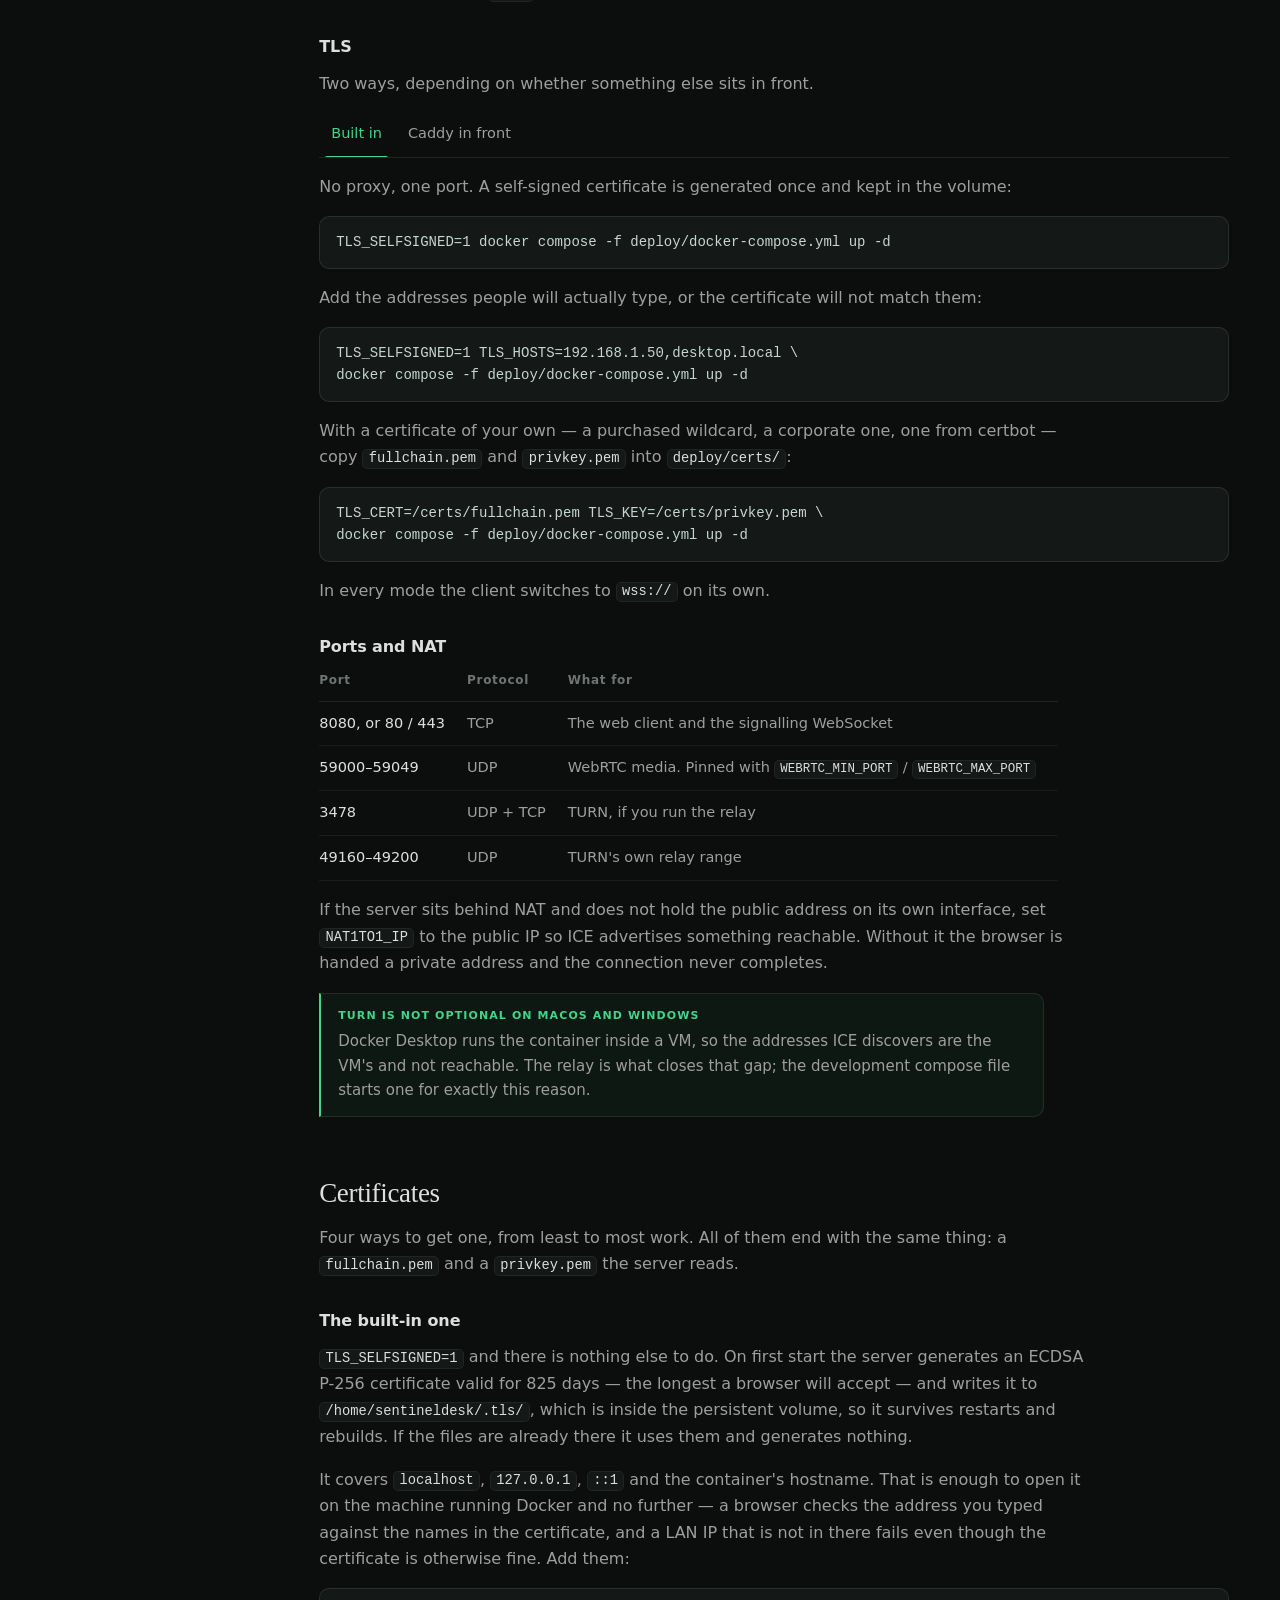
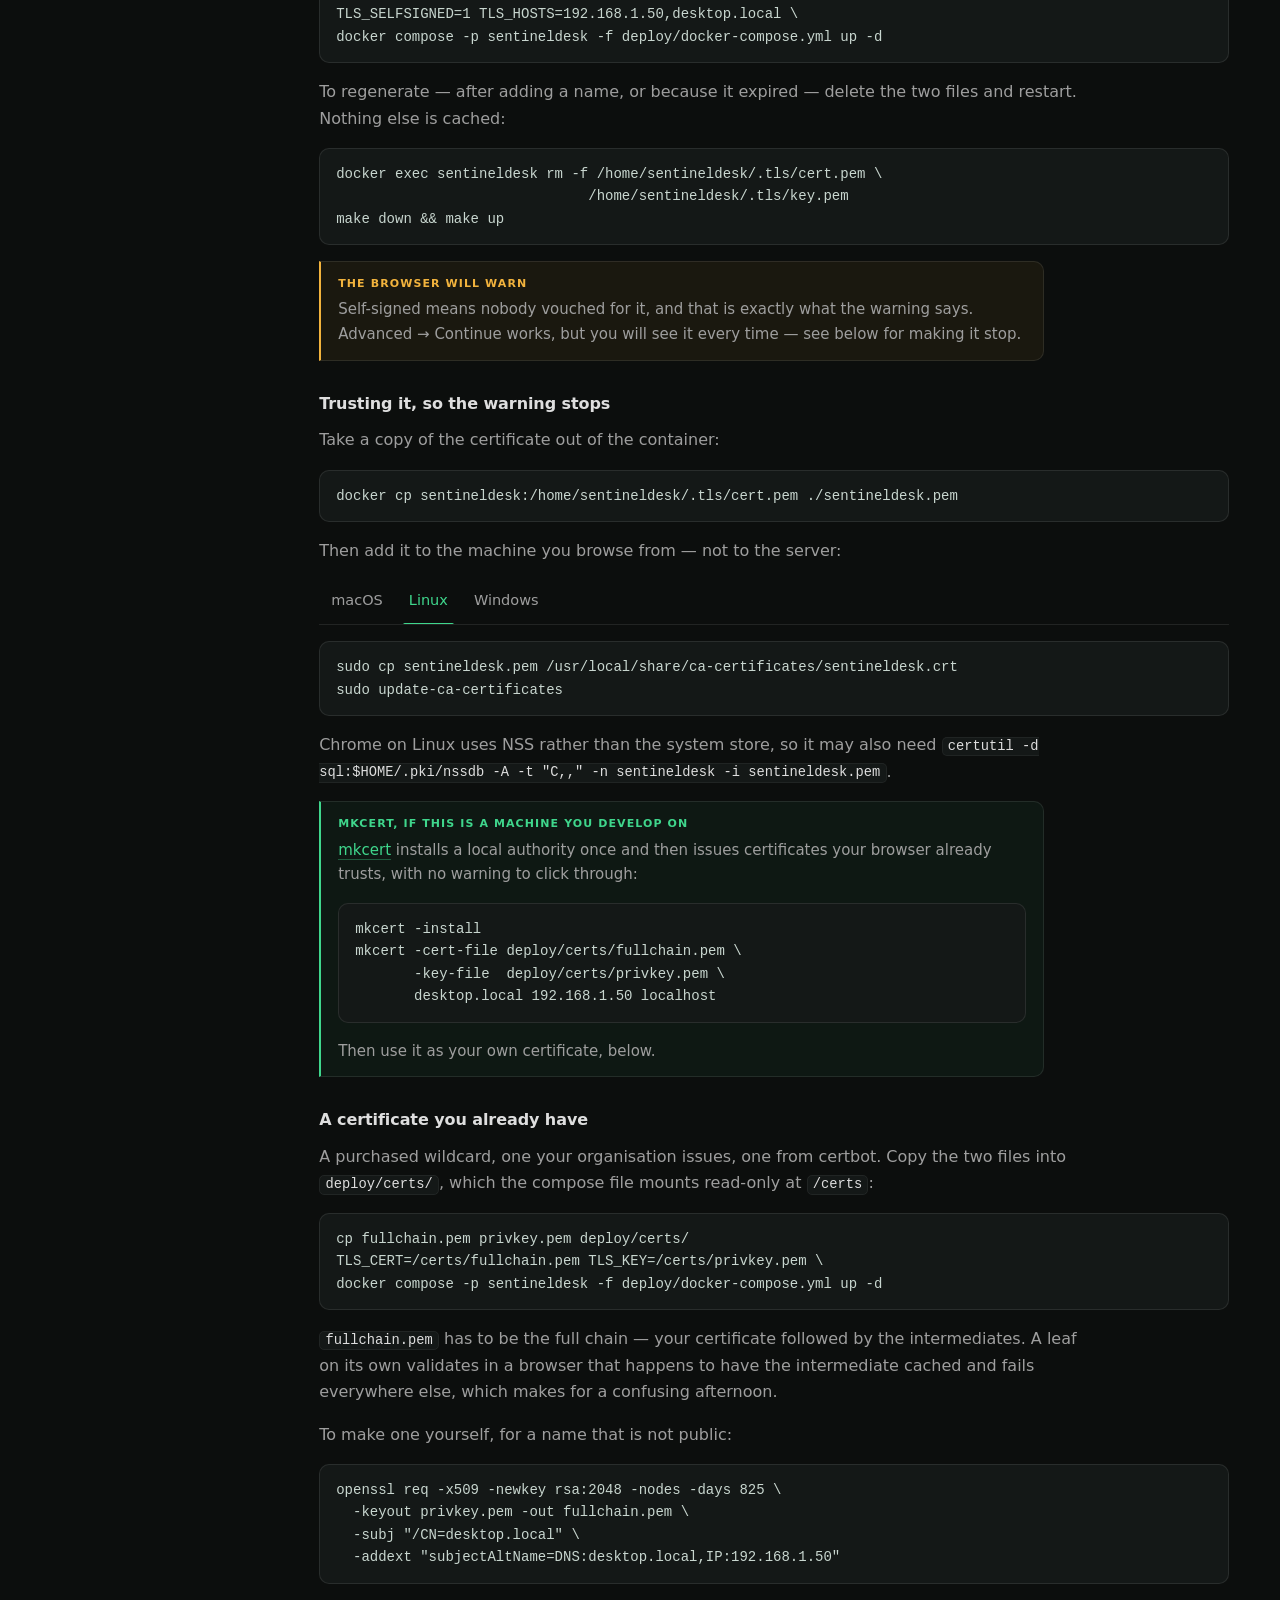
==== commit 64615d07: "feat: the guide is searchable Finding anything meant the browser's own find, which on this page cann" ====
--- a/docs/guide/index.html
+++ b/docs/guide/index.html
@@ -94,6 +94,12 @@
     </div>
     <p class="tagline" id="tagline"></p>
 
+    <div id="search-box">
+      <input id="search" type="search" autocomplete="off" spellcheck="false"
+             aria-label="Search the guide" placeholder="Search…">
+      <p id="search-empty" hidden></p>
+    </div>
+
     <nav id="toc" aria-label="Contents"></nav>
 
     <div class="side-foot">
--- a/docs/guide/docs.css
+++ b/docs/guide/docs.css
@@ -258,6 +258,37 @@
 
 /* The contents follow the document's own shape: an h2 becomes a group label,
    its h3s become the items under it. Nothing to keep in sync by hand. */
+/* The search box.
+ *
+ * It filters the contents list in place rather than opening a result panel: the
+ * answer appears where the reader already knows how to read, and emptying the
+ * box puts the list back untouched. Sized and coloured like the list under it,
+ * because it is part of the same object. */
+#search-box { padding: 0 12px 10px; }
+#search {
+  width: 100%; box-sizing: border-box;
+  padding: 7px 10px; border-radius: 6px;
+  border: 1px solid var(--line);
+  background: var(--raise); color: var(--head);
+  font: inherit; font-size: 14px;
+}
+#search::placeholder { color: var(--faint); }
+#search:focus {
+  outline: none;
+  border-color: var(--drive);
+  box-shadow: 0 0 0 3px rgba(63, 214, 140, .13);
+}
+/* The search cancel button browsers add, made to match rather than sit there
+   as a white blob on a dark field. */
+#search::-webkit-search-cancel-button {
+  -webkit-appearance: none; height: 14px; width: 14px; cursor: pointer;
+  background: var(--faint);
+  -webkit-mask: url("data:image/svg+xml,%3Csvg xmlns='http://www.w3.org/2000/svg' viewBox='0 0 24 24'%3E%3Cpath d='M6 6l12 12M18 6L6 18' stroke='black' stroke-width='2.5' fill='none'/%3E%3C/svg%3E") center/contain no-repeat;
+}
+#search-empty {
+  margin: 8px 2px 0; font-size: 13px; line-height: 1.45; color: var(--faint);
+}
+
 #toc { flex: 1; padding: 0 12px; }
 #toc a {
   display: block; padding: 5px 10px; border-radius: 6px; border: 0;
